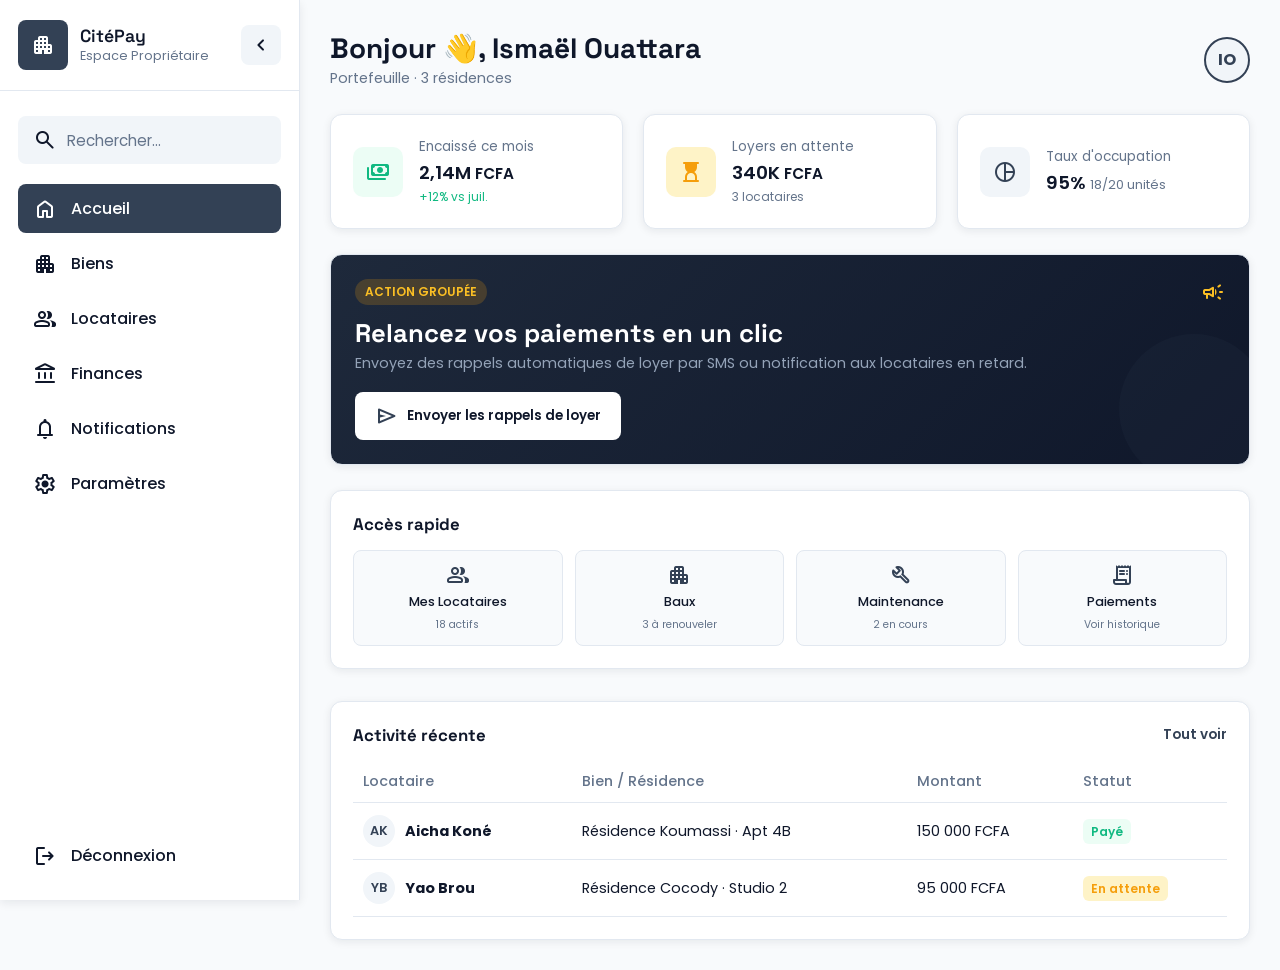
==== index.html @ 97ed29af "Création du dashboard côté propriétaire" ====
<!DOCTYPE html>
<html lang="fr">
<head>
    <meta charset="UTF-8">
    <meta name="viewport" content="width=device-width, initial-scale=1.0">
    <title>CitéPay — Espace Propriétaire</title>
    <!-- Google Fonts -->
    <link rel="preconnect" href="https://fonts.googleapis.com">
    <link href="https://fonts.googleapis.com/css2?family=Poppins:ital,wght@0,400;0,500;0,600;0,700;1,500&display=swap" rel="stylesheet">
    <link rel="stylesheet" href="https://fonts.googleapis.com/css2?family=Material+Symbols+Rounded:opsz,wght,FILL,GRAD@20..48,100..700,0..1,-50..200"/>
    <link rel="stylesheet" href="style.css">
</head>
<body>
    <!-- Mobile Top Navigation -->
    <nav class="site-nav">
        <button class="sidebar-toggle" aria-expanded="true">
            <span class="material-symbols-rounded">menu</span>
        </button>
        <span class="site-nav-title">CitéPay</span>
    </nav>
   
    <div class="container">
        <!-- Sidebar Navigation (Visible sur Desktop, Tablette et Mobile) -->
        <aside class="sidebar">
            <header class="sidebar-header">
                <div class="header-logo-placeholder">
                    <span class="material-symbols-rounded">apartment</span>
                </div>
                
                <div class="text header-text">
                    <span class="name">CitéPay</span>
                    <span class="profession">Espace Propriétaire</span>
                </div>
                <button class="sidebar-toggle" aria-expanded="true">
                    <span class="material-symbols-rounded">chevron_left</span>
                </button>
            </header>

            <div class="sidebar-content">
                <form action="#" class="search-form" onsubmit="event.preventDefault();">
                    <span class="material-symbols-rounded">search</span>
                    <input type="search" placeholder="Rechercher..." required>
                </form>

                <ul class="menu-list">
                    <li class="menu-item">
                        <a href="index.html" class="menu-link active">
                            <span class="material-symbols-rounded">home</span>
                            <span class="menu-label">Accueil</span>
                        </a>
                    </li>

                    <li class="menu-item">
                        <a href="biens.html" class="menu-link">
                            <span class="material-symbols-rounded">apartment</span>
                            <span class="menu-label">Biens</span>
                        </a>
                    </li>

                    <li class="menu-item">
                        <a href="locataires.html" class="menu-link">
                            <span class="material-symbols-rounded">group</span>
                            <span class="menu-label">Locataires</span>
                        </a>
                    </li>

                    <li class="menu-item">
                        <a href="finances.html" class="menu-link">
                            <span class="material-symbols-rounded">account_balance</span>
                            <span class="menu-label">Finances</span>
                        </a>
                    </li>

                    <li class="menu-item">
                        <a href="notifications.html" class="menu-link">
                            <span class="material-symbols-rounded">notifications</span>
                            <span class="menu-label">Notifications</span>
                        </a>
                    </li>

                    <li class="menu-item">
                        <a href="parametres.html" class="menu-link">
                            <span class="material-symbols-rounded">settings</span>
                            <span class="menu-label">Paramètres</span>
                        </a>
                    </li>
                </ul>
            </div>

            <div class="bottom-content">
                <li class="menu-item">
                    <a href="deconnexion.html" class="menu-link">
                        <span class="material-symbols-rounded">logout</span>
                        <span class="menu-label">Déconnexion</span>
                    </a>
                </li>
            </div>
        </aside>

        <!-- Main Dashboard Content -->
        <main class="main-content">
            <!-- Header Section -->
            <header class="dashboard-header">
                <div>
                    <h1 class="page-title">Bonjour 👋, Ismaël Ouattara</h1>
                    <p class="subtitle">Portefeuille · 3 résidences</p>
                </div>
                <div class="user-profile-badge">
                    <div class="user-avatar">IO</div>
                </div>
            </header>

            <!-- Stats Grid / Aperçu Financier -->
            <div class="stats-grid">
                <div class="card stat-card">
                    <div class="stat-icon bg-success">
                        <span class="material-symbols-rounded">payments</span>
                    </div>
                    <div class="stat-details">
                        <span class="stat-title">Encaissé ce mois</span>
                        <span class="stat-value">2,14M <small>FCFA</small></span>
                        <span class="stat-title text-success" style="font-size: 0.75rem; margin-top: 2px;">+12% vs juil.</span>
                    </div>
                </div>

                <div class="card stat-card">
                    <div class="stat-icon bg-warning">
                        <span class="material-symbols-rounded">hourglass_top</span>
                    </div>
                    <div class="stat-details">
                        <span class="stat-title">Loyers en attente</span>
                        <span class="stat-value">340K <small>FCFA</small></span>
                        <span class="stat-title" style="font-size: 0.75rem; margin-top: 2px;">3 locataires</span>
                    </div>
                </div>

                <div class="card stat-card">
                    <div class="stat-icon bg-accent">
                        <span class="material-symbols-rounded">pie_chart</span>
                    </div>
                    <div class="stat-details">
                        <span class="stat-title">Taux d'occupation</span>
                        <span class="stat-value">95% <small style="font-size: 0.8rem; font-weight: normal; color: var(--color-text-placeholder);">18/20 unités</small></span>
                    </div>
                </div>
            </div>

            <!-- Hero Card / Action Rapide Principale -->
            <div class="dashboard-grid grid-single">
                <div class="card payment-hero-card" style="padding: 24px;">
                    <div style="position: relative; z-index: 2; width: 100%;">
                        <div style="display: flex; justify-content: space-between; align-items: center; margin-bottom: 12px;">
                            <span class="badge-due">Action groupée</span>
                            <span class="material-symbols-rounded" style="color: #FBBF24;">campaign</span>
                        </div>
                        <h2>Relancez vos paiements en un clic</h2>
                        <p>Envoyez des rappels automatiques de loyer par SMS ou notification aux locataires en retard.</p>
                        <button class="btn-primary" style="background: #ffffff; color: var(--color-text-primary);">
                            <span class="material-symbols-rounded" style="color: var(--color-hover-primary);">send</span>
                            Envoyer les rappels de loyer
                        </button>
                    </div>
                </div>
            </div>

            <!-- Quick Actions -->
            <div class="card quick-actions-card mb-large">
                <h3>Accès rapide</h3>
                <div class="quick-grid" style="grid-template-columns: repeat(auto-fit, minmax(200px, 1fr));">
                    <a href="locataires.html" class="quick-item">
                        <span class="material-symbols-rounded quick-icon">group</span>
                        <span>Mes Locataires</span>
                        <small style="color: var(--color-text-placeholder); font-weight: normal;">18 actifs</small>
                    </a>
                    <a href="biens.html" class="quick-item">
                        <span class="material-symbols-rounded quick-icon">apartment</span>
                        <span>Baux</span>
                        <small style="color: var(--color-text-placeholder); font-weight: normal;">3 à renouveler</small>
                    </a>
                    <a href="parametres.html" class="quick-item">
                        <span class="material-symbols-rounded quick-icon">build</span>
                        <span>Maintenance</span>
                        <small style="color: var(--color-text-placeholder); font-weight: normal;">2 en cours</small>
                    </a>
                    <a href="finances.html" class="quick-item">
                        <span class="material-symbols-rounded quick-icon">receipt_long</span>
                        <span>Paiements</span>
                        <small style="color: var(--color-text-placeholder); font-weight: normal;">Voir historique</small>
                    </a>
                </div>
            </div>

            <!-- Recent Activity Table -->
            <div class="content-grid grid-single">
                <div class="card">
                    <div class="card-header">
                        <h3>Activité récente</h3>
                        <a href="finances.html" class="link-more">Tout voir</a>
                    </div>
                    <div class="table-responsive">
                        <table class="data-table">
                            <thead>
                                <tr>
                                    <th>Locataire</th>
                                    <th>Bien / Résidence</th>
                                    <th>Montant</th>
                                    <th>Statut</th>
                                </tr>
                            </thead>
                            <tbody>
                                <tr>
                                    <td>
                                        <div style="display: flex; align-items: center; gap: 10px;">
                                            <div style="width: 32px; height: 32px; border-radius: 50%; background: var(--color-bg-secondary); color: var(--primary); display: flex; align-items: center; justify-content: center; font-weight: 600; font-size: 0.8rem;">AK</div>
                                            <strong>Aicha Koné</strong>
                                        </div>
                                    </td>
                                    <td>Résidence Koumassi · Apt 4B</td>
                                    <td>150 000 FCFA</td>
                                    <td><span class="status-badge paid">Payé</span></td>
                                </tr>
                                <tr>
                                    <td>
                                        <div style="display: flex; align-items: center; gap: 10px;">
                                            <div style="width: 32px; height: 32px; border-radius: 50%; background: var(--color-bg-secondary); color: var(--primary); display: flex; align-items: center; justify-content: center; font-weight: 600; font-size: 0.8rem;">YB</div>
                                            <strong>Yao Brou</strong>
                                        </div>
                                    </td>
                                    <td>Résidence Cocody · Studio 2</td>
                                    <td>95 000 FCFA</td>
                                    <td><span class="status-badge pending">En attente</span></td>
                                </tr>
                            </tbody>
                        </table>
                    </div>
                </div>
            </div>
        </main>
    </div>

    <!-- Script JS Global -->
    <script src="script.js"></script>
</body>
</html>
---- style.css ----
/* ==========================================================================
   FICHIER STYLE.CSS — APPLICATION CITÉPAY
   --------------------------------------------------------------------------
   Pages rattachées à ce fichier :
     - index.html        : Tableau de bord principal (Accueil)
     - biens.html        : Gestion et suivi des biens immobiliers et résidences
     - finances.html     : Suivi des flux financiers et transactions
     - notifications.html: Alertes et messages d'échéance
     - parametres.html   : Profil, moyens de paiement et sécurité
     - connexion.html    : Page de connexion (Auth)
     - deconnexion.html  : Page de fermeture de session
   ========================================================================== */


/* ================= IMPORTATION DES POLICES (Toutes les pages) ================= */
@import url('https://fonts.googleapis.com/css2?family=Poppins:ital,wght@0,400;0,500;0,600;0,700;1,500&family=Space+Grotesk:wght@500;600;700&display=swap');

/* Réinitialisation universelle des marges et des boîtes */
* {
    font-family: 'Poppins', sans-serif;
    margin: 0;
    padding: 0;
    box-sizing: border-box;
}

/* ================= PALETTE DE COULEURS — MODE PROPRIÉTAIRE (ANTHRACITE CHIC) ================= */
:root {
    /* Couleurs Principales (Gris Anthracite / Étain) */
    --primary: #334155;
    --primary-hover: #1E293B;
    --primary-light: #F1F5F9;

    /* Textes et Arrière-plans */
    --color-text-primary: #0F172A;
    --color-text-placeholder: #64748B;
    --color-bg-primary: #F8FAFC;
    --color-bg-secondary: #F1F5F9;
    --color-bg-sidebar: #FFFFFF;
    --color-border-hr: #E2E8F0;
    
    /* Variables de Survol adaptées à la charte */
    --color-hover-primary: #334155;
    --color-hover-secondary: #E2E8F0;
    --color-shadow: rgba(15, 23, 42, 0.08);

    /* États et Badges */
    --success: #10B981;
    --success-light: #ECFDF5;
    --warning: #F59E0B;
    --warning-light: #FEF3C7;
    --danger: #EF4444;
}

/* Configuration globale du corps de la page */
body {
    background: var(--color-bg-primary);
    color: var(--color-text-primary);
}

/* Application de Space Grotesk aux titres principaux (Toutes les pages) */
h1, h2, h3, .name, .page-title, .site-nav-title, .logout-title, .auth-title {
    font-family: 'Space Grotesk', sans-serif;
}

/* ================= SIDEBAR (Commune à toutes les pages principales) ================= */
.sidebar {
    background: var(--color-bg-sidebar);
    width: 300px;
    height: 100vh;
    top: 0;
    flex-shrink: 0;
    display: flex;
    flex-direction: column;
    position: sticky;
    border-right: 1px solid var(--color-border-hr);
    box-shadow: 0 3px 9px var(--color-shadow);
    transition: width 0.3s ease;
    z-index: 100;
    overflow: hidden;
}

.sidebar.collapsed {
    width: 90px;
}

.sidebar .sidebar-header {
    display: flex;
    align-items: center;
    position: relative;
    padding: 20px 18px;
    border-bottom: 1px solid var(--color-border-hr);
}

.sidebar.collapsed .sidebar-header {
    justify-content: center;
    padding: 20px 0;
}

.header-logo-placeholder {
    width: 50px;
    height: 50px;
    border-radius: 8px;
    background: var(--color-hover-primary);
    color: #ffffff;
    display: flex;
    align-items: center;
    justify-content: center;
    flex-shrink: 0;
}

.sidebar-header .header-text {
    display: flex;
    flex-direction: column;
    margin-left: 12px;
    flex: 1;
    min-width: 0;
    align-items: flex-start;
}

.sidebar.collapsed .header-text {
    display: none;
}

.header-text .name {
    font-weight: 600;
    font-size: 1.1rem;
    color: var(--color-text-primary);
}

.header-text .profession {
    font-size: 0.8rem;
    color: var(--color-text-placeholder);
}

.site-nav .sidebar-toggle,
.sidebar-header .sidebar-toggle {
    height: 40px;
    width: 40px;
    border: none;
    cursor: pointer;
    border-radius: 8px;
    position: absolute;
    right: 18px;
    display: flex;
    align-items: center;
    justify-content: center;
    color: var(--color-text-primary);
    background: var(--color-bg-secondary);
}

.sidebar.collapsed .sidebar-header .sidebar-toggle {
    display: none;
}

.site-nav .sidebar-toggle:hover,
.sidebar-header .sidebar-toggle:hover {
    background: var(--color-hover-secondary);
}

.sidebar .sidebar-content {
    padding: 20px 18px;
    overflow: hidden;
    flex: 1;
    min-height: 0;
}

.sidebar-content .search-form {
    background: var(--color-bg-secondary);
    border-radius: 8px;
    min-height: 48px;
    display: flex;
    align-items: center;
    padding: 0 15px;
    margin: 5px 0 20px;
}

.sidebar.collapsed .search-form {
    justify-content: center;
    padding: 0;
}

.sidebar.collapsed .search-form input {
    display: none;
}

.search-form input {
    border: none;
    outline: none;
    background: none;
    font-size: 0.95rem;
    margin-left: 10px;
    width: 100%;
    color: var(--color-text-primary);
}

.search-form input::placeholder {
    color: var(--color-text-placeholder);
}

.sidebar-content .menu-list {
    list-style: none;
    display: flex;
    flex-direction: column;
    gap: 6px;
}

.menu-list .menu-link,
.bottom-content .menu-link {
    display: flex;
    align-items: center;
    color: var(--color-text-primary);
    text-decoration: none;
    gap: 14px;
    white-space: nowrap;
    padding: 12px 15px;
    border-radius: 8px;
    transition: all 0.3s ease;
    font-weight: 500;
}

.sidebar.collapsed .menu-label {
    display: none;
}

.sidebar.collapsed .menu-link {
    justify-content: center;
    padding: 12px 0;
}

.menu-list .menu-link:is(:hover, .active),
.bottom-content .menu-link:is(:hover, .active) {
    background: var(--color-hover-primary);
    color: #ffffff;
}

.bottom-content {
    padding: 0 18px 20px;
    list-style: none;
}

/* ================= CONTENEUR GLOBAL & AGENCEMENT (Toutes les pages) ================= */
.container {
    display: flex;
    min-height: 100vh;
}

.main-content {
    flex: 1;
    padding: 30px;
    background: var(--color-bg-primary);
    overflow-x: hidden;
    overflow-y: auto;
}

.dashboard-header {
    display: flex;
    justify-content: space-between;
    align-items: center;
    margin-bottom: 25px;
}

.page-title {
    font-size: 1.75rem;
    font-weight: 700;
    color: var(--color-text-primary);
}

.subtitle {
    font-size: 0.9rem;
    color: var(--color-text-placeholder);
    margin-top: 2px;
}

.user-avatar {
    width: 46px;
    height: 46px;
    border-radius: 50%;
    background: var(--color-bg-secondary);
    color: var(--color-hover-primary);
    display: flex;
    align-items: center;
    justify-content: center;
    font-weight: 700;
    border: 2px solid var(--color-hover-primary);
}

.card {
    border-radius: 12px;
    padding: 22px;
    background-color: var(--color-bg-sidebar);
    box-shadow: 0 2px 8px var(--color-shadow);
    border: 1px solid var(--color-border-hr);
}

/* ================= STATS CARDS ================= */
.stats-grid {
    display: grid;
    grid-template-columns: repeat(auto-fit, minmax(240px, 1fr));
    gap: 20px;
    margin-bottom: 25px;
}

.stat-card {
    display: flex;
    align-items: center;
    gap: 16px;
}

.stat-icon {
    width: 50px;
    height: 50px;
    border-radius: 10px;
    display: flex;
    align-items: center;
    justify-content: center;
    flex-shrink: 0;
}

.bg-warning { background: var(--warning-light); color: var(--warning); }
.bg-accent { background: var(--color-bg-secondary); color: var(--primary); }
.bg-success { background: var(--success-light); color: var(--success); }

.stat-details {
    display: flex;
    flex-direction: column;
}

.stat-title {
    font-size: 0.85rem;
    color: var(--color-text-placeholder);
}

.stat-value {
    font-size: 1.15rem;
    font-weight: 600;
    color: var(--color-text-primary);
    margin-top: 2px;
}

.text-success { color: var(--success); }

/* ================= INTERACTIVE CARDS & HERO ================= */
.dashboard-grid {
    display: grid;
    grid-template-columns: 2fr 1fr;
    gap: 20px;
    margin-bottom: 25px;
}

.payment-hero-card {
    background: linear-gradient(135deg, #1E293B 0%, #0F172A 100%);
    color: #ffffff;
    display: flex;
    align-items: center;
    position: relative;
    overflow: hidden;
}

.payment-hero-card::after {
    content: '';
    position: absolute;
    right: -20px;
    bottom: -20px;
    width: 150px;
    height: 150px;
    background: var(--color-hover-primary);
    border-radius: 50%;
    opacity: 0.15;
}

.badge-due {
    background: rgba(245, 158, 11, 0.2);
    color: #FBBF24;
    padding: 4px 10px;
    border-radius: 20px;
    font-size: 0.75rem;
    font-weight: 600;
    text-transform: uppercase;
}

.payment-hero-card h2 {
    font-size: 1.6rem;
    margin: 10px 0 4px;
}

.payment-hero-card p {
    color: #94A3B8;
    font-size: 0.9rem;
    margin-bottom: 18px;
}

/* ================= BOUTONS (Toutes les pages) ================= */
.btn-primary {
    background: var(--color-hover-primary);
    color: #ffffff;
    border: none;
    padding: 12px 20px;
    border-radius: 8px;
    font-weight: 600;
    cursor: pointer;
    text-decoration: none;
    display: inline-flex;
    align-items: center;
    gap: 8px;
    transition: transform 0.2s, background-color 0.2s;
}

.btn-primary:hover {
    background-color: var(--primary-hover);
    transform: translateY(-2px);
}

.btn-secondary {
    background: var(--color-bg-secondary);
    color: var(--color-text-primary);
    border: 1px solid var(--color-border-hr);
    padding: 10px 18px;
    border-radius: 8px;
    font-weight: 500;
    cursor: pointer;
    text-decoration: none;
    display: inline-flex;
    align-items: center;
    gap: 8px;
    transition: all 0.2s ease;
}

.btn-secondary:hover {
    background: var(--color-hover-secondary);
}

.btn-sm {
    padding: 6px 12px;
    font-size: 0.8rem;
}

.btn-icon {
    background: transparent;
    border: none;
    color: var(--color-text-placeholder);
    padding: 6px;
    border-radius: 8px;
    cursor: pointer;
    transition: background 0.2s ease, color 0.2s ease;
    display: inline-flex;
    align-items: center;
    justify-content: center;
}

.btn-icon:hover {
    background: var(--color-bg-secondary);
    color: var(--color-hover-primary);
}

/* ================= QUICK ACTIONS ================= */
.quick-actions-card h3 {
    font-size: 1.05rem;
    margin-bottom: 15px;
}

.quick-grid {
    display: grid;
    grid-template-columns: repeat(2, 1fr);
    gap: 12px;
}

.quick-item {
    text-decoration: none;
    background: var(--color-bg-primary);
    border: 1px solid var(--color-border-hr);
    padding: 12px;
    border-radius: 8px;
    display: flex;
    flex-direction: column;
    align-items: center;
    gap: 6px;
    color: var(--color-text-primary);
    font-size: 0.8rem;
    font-weight: 500;
    transition: all 0.2s ease;
}

.quick-item:hover {
    background: var(--color-bg-sidebar);
    border-color: var(--color-hover-primary);
    color: var(--color-hover-primary);
}

.quick-icon {
    color: var(--color-hover-primary);
}

/* ================= TABLEAUX & LISTES ================= */
.content-grid {
    display: grid;
    grid-template-columns: 2fr 1fr;
    gap: 20px;
}

.card-header {
    display: flex;
    justify-content: space-between;
    align-items: center;
    margin-bottom: 15px;
}

.card-header h3 {
    font-size: 1.05rem;
}

.link-more {
    color: var(--color-hover-primary);
    text-decoration: none;
    font-size: 0.85rem;
    font-weight: 600;
}

.table-responsive {
    overflow-x: auto;
}

.data-table {
    width: 100%;
    border-collapse: collapse;
    text-align: left;
    font-size: 0.9rem;
}

.data-table th {
    padding: 10px;
    color: var(--color-text-placeholder);
    border-bottom: 1px solid var(--color-border-hr);
    font-weight: 500;
}

.data-table td {
    padding: 12px 10px;
    border-bottom: 1px solid var(--color-border-hr);
}

.data-table td .material-symbols-rounded {
    font-size: 1.25rem;
    vertical-align: middle;
}

.status-badge {
    padding: 4px 8px;
    border-radius: 6px;
    font-size: 0.75rem;
    font-weight: 600;
}

.status-badge.paid {
    background: var(--success-light);
    color: var(--success);
}

.status-badge.pending {
    background: var(--warning-light);
    color: var(--warning);
}

.doc-list {
    list-style: none;
    display: flex;
    flex-direction: column;
    gap: 12px;
}

.doc-item {
    display: flex;
    align-items: center;
    justify-content: space-between;
    padding: 10px;
    border-radius: 8px;
    background: var(--color-bg-primary);
    border: 1px solid var(--color-border-hr);
}

.doc-info {
    display: flex;
    align-items: center;
    gap: 12px;
}

.doc-icon {
    color: var(--color-hover-primary);
}

.doc-title {
    display: block;
    font-size: 0.85rem;
    font-weight: 600;
}

.doc-sub {
    display: block;
    font-size: 0.75rem;
    color: var(--color-text-placeholder);
}

/* ================= PAGE PAIEMENTS & DOCUMENTS ================= */
.filter-row {
    display: flex;
    gap: 10px;
    margin-bottom: 20px;
    flex-wrap: wrap;
}

.filter-chip {
    background: var(--color-bg-sidebar);
    border: 1px solid var(--color-border-hr);
    color: var(--color-text-placeholder);
    padding: 8px 18px;
    border-radius: 20px;
    font-size: 0.85rem;
    font-weight: 500;
    cursor: pointer;
    transition: all 0.3s ease;
}

.filter-chip:hover,
.filter-chip.active {
    background: var(--color-hover-primary);
    color: #ffffff;
    border-color: var(--color-hover-primary);
}

.section-header-title {
    font-size: 1.15rem;
    font-weight: 600;
    margin: 25px 0 15px;
    color: var(--color-text-primary);
}

.badge-success-soft {
    background: var(--success-light);
    color: var(--success);
}

.mb-large {
    margin-bottom: 2rem;
}

.grid-single {
    grid-template-columns: 1fr;
}

.document-section {
    transition: opacity 0.3s ease;
}

/* ================= STYLES SPÉCIFIQUES — PAGE FINANCES ================= */
.stat-icon-danger {
    background: rgba(239, 68, 68, 0.1); 
    color: var(--danger);
}

.next-payment-card {
    margin-bottom: 25px; 
    display: flex; 
    align-items: center; 
    justify-content: space-between;
}

.next-payment-info {
    display: flex; 
    align-items: center; 
    gap: 14px;
}

.next-payment-icon {
    width: 44px; 
    height: 44px; 
    border-radius: 10px; 
    background: var(--color-bg-secondary); 
    color: var(--primary); 
    display: flex; 
    align-items: center; 
    justify-content: center;
}

.next-payment-title {
    display: block; 
    font-size: 0.95rem;
}

.chart-card {
    margin-bottom: 25px;
}

.chart-card-header {
    margin-bottom: 20px;
}

.chart-container {
    display: flex; 
    flex-direction: column; 
    gap: 16px;
}

.chart-row {
    display: flex;
    flex-direction: column;
    gap: 6px;
}

.chart-info {
    display: flex; 
    justify-content: space-between; 
    font-size: 0.85rem;
}

.chart-month {
    font-weight: 500;
}

.chart-amount {
    color: var(--color-text-placeholder);
}

.text-success-bold {
    color: var(--success); 
    font-weight: 600;
}

.chart-bar-bg {
    width: 100%; 
    background: var(--color-bg-secondary); 
    height: 10px; 
    border-radius: 5px; 
    overflow: hidden;
}

.chart-bar-fill {
    height: 100%; 
    border-radius: 5px;
}

.bar-june {
    width: 75%; 
    background: var(--primary);
}

.bar-july {
    width: 85%; 
    background: var(--primary);
}

.bar-august {
    width: 95%; 
    background: var(--success);
}

.status-badge-danger {
    background: rgba(239, 68, 68, 0.1); 
    color: var(--danger);
}

.table-user-cell {
    display: flex; 
    align-items: center; 
    gap: 10px;
}

.table-avatar {
    width: 32px; 
    height: 32px; 
    border-radius: 50%; 
    background: var(--color-bg-secondary); 
    color: var(--primary); 
    display: flex; 
    align-items: center; 
    justify-content: center; 
    font-weight: 600; 
    font-size: 0.8rem;
}

/* ================= PAGE NOTIFICATIONS ================= */
.notification-list {
    display: flex;
    flex-direction: column;
    gap: 1rem;
}

.notification-card {
    display: flex;
    gap: 1.25rem;
    padding: 1.25rem;
    align-items: flex-start;
    border-radius: 12px;
    background-color: var(--color-bg-sidebar);
    border: 1px solid var(--color-border-hr);
    box-shadow: 0 2px 8px var(--color-shadow);
    transition: background-color 0.2s ease, border-color 0.2s ease;
}

.notification-card.unread {
    background-color: var(--color-bg-primary);
    border-left: 4px solid var(--color-hover-primary);
}

.notification-icon {
    display: flex;
    align-items: center;
    justify-content: center;
    width: 44px;
    height: 44px;
    border-radius: 10px;
    flex-shrink: 0;
}

.notification-icon .material-symbols-rounded {
    font-size: 1.4rem;
}

.icon-warning {
    background-color: var(--warning-light);
    color: var(--warning);
}

.icon-success {
    background-color: var(--success-light);
    color: var(--success);
}

.icon-info {
    background-color: var(--color-bg-secondary);
    color: var(--color-hover-primary);
}

.notification-content {
    flex: 1;
}

.notification-header {
    display: flex;
    justify-content: space-between;
    align-items: center;
    margin-bottom: 0.35rem;
}

.notification-title {
    font-weight: 600;
    color: var(--color-text-primary);
    font-size: 0.95rem;
}

.notification-time {
    font-size: 0.8rem;
    color: var(--color-text-placeholder);
}

.notification-body {
    font-size: 0.9rem;
    color: var(--color-text-primary);
    line-height: 1.45;
    margin-bottom: 0.75rem;
}

.notification-actions {
    display: flex;
    gap: 0.5rem;
    align-items: center;
}

/* ================= PAGE DÉCONNEXION ================= */
.logout-body {
    display: flex;
    align-items: center;
    justify-content: center;
    min-height: 100vh;
    margin: 0;
    padding: 20px;
    background-color: var(--color-bg-primary);
}

.logout-card {
    background-color: var(--color-bg-sidebar);
    border: 1px solid var(--color-border-hr);
    border-radius: 16px;
    padding: 40px 32px;
    max-width: 420px;
    width: 100%;
    text-align: center;
    box-shadow: 0 10px 25px -5px var(--color-shadow);
}

.logout-icon-wrapper {
    width: 72px;
    height: 72px;
    margin: 0 auto 20px auto;
    background-color: rgba(239, 68, 68, 0.1);
    border-radius: 50%;
    display: flex;
    align-items: center;
    justify-content: center;
}

.logout-icon {
    font-size: 2.2rem;
    color: var(--danger);
}

.logout-title {
    font-size: 1.5rem;
    font-weight: 700;
    color: var(--color-text-primary);
    margin-bottom: 12px;
}

.logout-message {
    font-size: 0.95rem;
    color: var(--color-text-placeholder);
    line-height: 1.5;
    margin-bottom: 24px;
}

.logout-loader {
    width: 100%;
    height: 6px;
    background-color: var(--color-border-hr);
    border-radius: 10px;
    overflow: hidden;
    margin-bottom: 28px;
}

.loader-bar {
    width: 100%;
    height: 100%;
    background-color: var(--danger);
    border-radius: 10px;
    animation: logoutProgress 2s ease-in-out infinite;
    transform-origin: left;
}

@keyframes logoutProgress {
    0% { transform: scaleX(0); }
    50% { transform: scaleX(0.7); }
    100% { transform: scaleX(1); }
}

.logout-actions {
    display: flex;
    flex-direction: column;
    gap: 12px;
}

.btn-block {
    width: 100%;
    justify-content: center;
    text-decoration: none;
    box-sizing: border-box;
}

/* ================= PAGE DE CONNEXION (AUTH) ================= */
.auth-container {
    min-height: 100vh;
    display: flex;
    align-items: center;
    justify-content: center;
    padding: 20px;
    background: var(--color-bg-primary);
}

.auth-card {
    background: var(--color-bg-sidebar);
    border: 1px solid var(--color-border-hr);
    border-radius: 16px;
    padding: 40px 32px;
    width: 100%;
    max-width: 440px;
    box-shadow: 0 10px 25px -5px var(--color-shadow);
}

.auth-header {
    text-align: center;
    margin-bottom: 28px;
}

.auth-logo {
    width: 56px;
    height: 56px;
    border-radius: 12px;
    background: var(--color-hover-primary);
    color: #ffffff;
    display: flex;
    align-items: center;
    justify-content: center;
    margin: 0 auto 16px;
}

.auth-logo span {
    font-size: 2rem;
}

.auth-title {
    font-size: 1.5rem;
    font-weight: 700;
    color: var(--color-text-primary);
    margin-bottom: 6px;
}

.auth-subtitle {
    font-size: 0.88rem;
    color: var(--color-text-placeholder);
}

.auth-form {
    display: flex;
    flex-direction: column;
    gap: 20px;
}

.form-group {
    display: flex;
    flex-direction: column;
    gap: 8px;
}

.form-label {
    font-size: 0.85rem;
    font-weight: 600;
    color: var(--color-text-primary);
}

.input-wrapper {
    position: relative;
    display: flex;
    align-items: center;
}

.input-wrapper .input-icon {
    position: absolute;
    left: 14px;
    color: var(--color-text-placeholder);
    font-size: 1.25rem;
    pointer-events: none;
}

.form-input {
    width: 100%;
    padding: 12px 14px 12px 42px;
    background: var(--color-bg-primary);
    border: 1px solid var(--color-border-hr);
    border-radius: 8px;
    font-size: 0.95rem;
    color: var(--color-text-primary);
    outline: none;
    transition: border-color 0.2s, box-shadow 0.2s;
}

.form-input:focus {
    border-color: var(--color-hover-primary);
    box-shadow: 0 0 0 3px rgba(79, 70, 229, 0.15);
}

.toggle-password {
    position: absolute;
    right: 12px;
    background: transparent;
    border: none;
    color: var(--color-text-placeholder);
    cursor: pointer;
    padding: 4px;
    display: flex;
    align-items: center;
    justify-content: center;
    border-radius: 4px;
}

.toggle-password:hover {
    color: var(--color-text-primary);
}

.form-options {
    display: flex;
    align-items: center;
    justify-content: space-between;
    font-size: 0.85rem;
}

.remember-me {
    display: flex;
    align-items: center;
    gap: 8px;
    cursor: pointer;
    color: var(--color-text-primary);
    font-weight: 500;
}

.remember-me input[type="checkbox"] {
    accent-color: var(--color-hover-primary);
    width: 16px;
    height: 16px;
    cursor: pointer;
}

.forgot-link {
    color: var(--color-hover-primary);
    text-decoration: none;
    font-weight: 600;
    transition: opacity 0.2s;
}

.forgot-link:hover {
    text-decoration: underline;
}

.btn-submit {
    width: 100%;
    justify-content: center;
    padding: 14px;
    font-size: 0.95rem;
    margin-top: 6px;
}

.auth-footer {
    margin-top: 24px;
    text-align: center;
    font-size: 0.85rem;
    color: var(--color-text-placeholder);
}

.auth-footer a {
    color: var(--color-hover-primary);
    text-decoration: none;
    font-weight: 600;
}

.auth-footer a:hover {
    text-decoration: underline;
}

/* ================= MOBILE RESPONSIVE ================= */
.site-nav {
    position: sticky;
    display: none;
    top: 0;
    padding: 15px 20px;
    background: var(--color-bg-sidebar);
    border-bottom: 1px solid var(--color-border-hr);
    z-index: 1000;
    align-items: center;
    gap: 15px;
}

.site-nav-title {
    font-weight: 700;
    font-size: 1.2rem;
}

.site-nav .sidebar-toggle {
    position: static;
}

@media (max-width: 992px) {
    .dashboard-grid, .content-grid {
        grid-template-columns: 1fr;
    }
}

@media (max-width: 768px) {
    body::before {
        content: '';
        position: fixed;
        inset: 0;
        z-index: 90;
        opacity: 0;
        pointer-events: none;
        background: rgba(15, 23, 42, 0.5);
        transition: 0.4s ease;
    }

    body:has(.sidebar:not(.collapsed))::before {
        pointer-events: auto;
        opacity: 1;
    }

    .site-nav {
        display: flex;
    }

    .sidebar {
        position: fixed;
        left: 0;
        width: 270px;
        height: 100%;
        transition: left 0.4s ease;
    }

    .sidebar.collapsed {
        left: -270px;
        width: 270px;
    }

    .main-content {
        padding: 20px;
    }
}

@media (max-width: 576px) {
    .notification-card {
        flex-direction: column;
        gap: 12px;
    }

    .notification-header {
        flex-direction: column;
        align-items: flex-start;
        gap: 4px;
    }

    .notification-actions {
        width: 100%;
        justify-content: flex-end;
    }
}
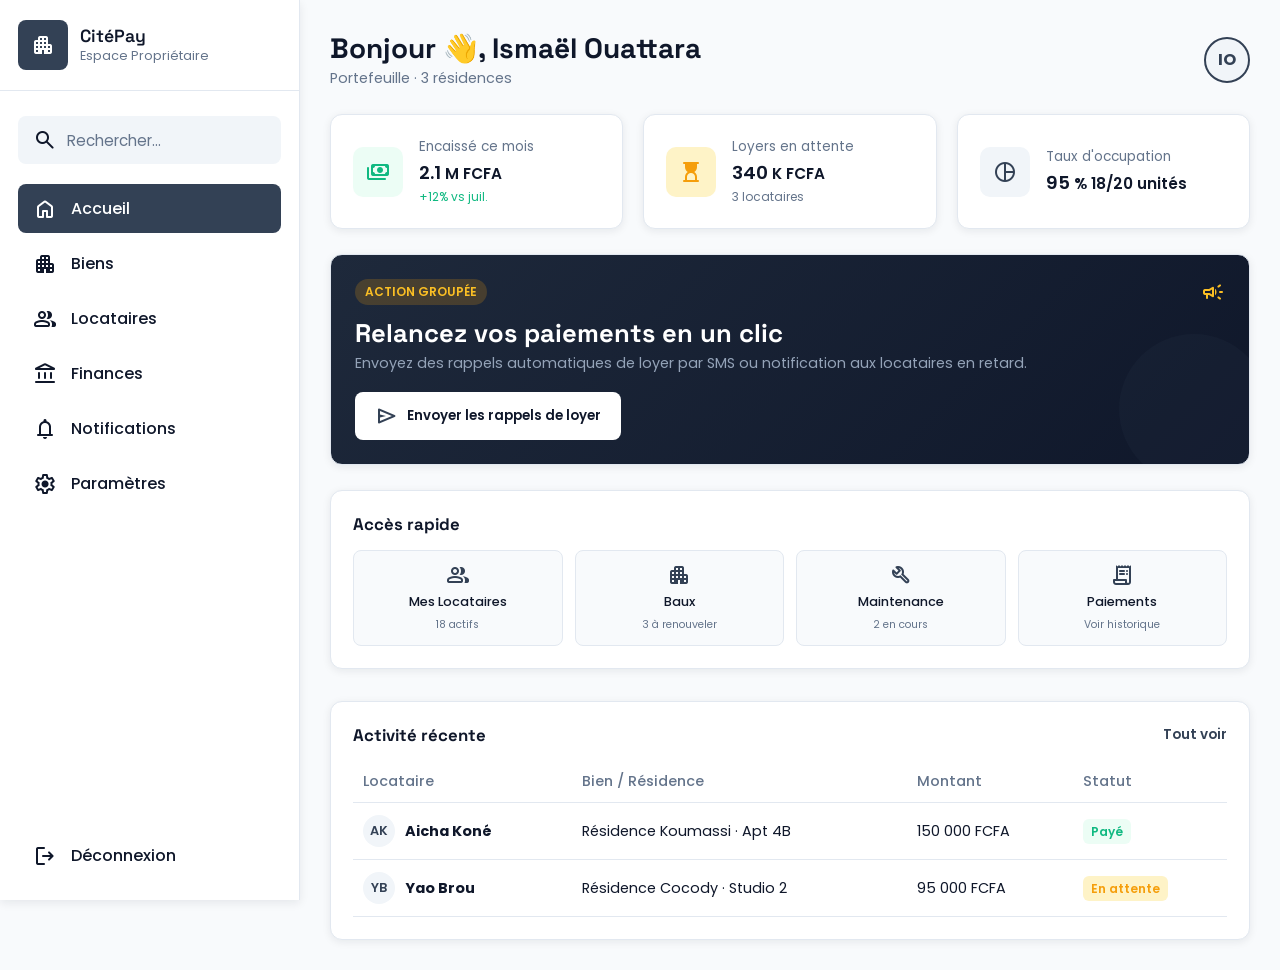
==== commit c15bedb5: "Add files via upload" ====
--- a/index.html
+++ b/index.html
@@ -1,244 +1,244 @@
-<!DOCTYPE html>
-<html lang="fr">
-<head>
-    <meta charset="UTF-8">
-    <meta name="viewport" content="width=device-width, initial-scale=1.0">
-    <title>CitéPay — Espace Propriétaire</title>
-    <!-- Google Fonts -->
-    <link rel="preconnect" href="https://fonts.googleapis.com">
-    <link href="https://fonts.googleapis.com/css2?family=Poppins:ital,wght@0,400;0,500;0,600;0,700;1,500&display=swap" rel="stylesheet">
-    <link rel="stylesheet" href="https://fonts.googleapis.com/css2?family=Material+Symbols+Rounded:opsz,wght,FILL,GRAD@20..48,100..700,0..1,-50..200"/>
-    <link rel="stylesheet" href="style.css">
-</head>
-<body>
-    <!-- Mobile Top Navigation -->
-    <nav class="site-nav">
-        <button class="sidebar-toggle" aria-expanded="true">
-            <span class="material-symbols-rounded">menu</span>
-        </button>
-        <span class="site-nav-title">CitéPay</span>
-    </nav>
-   
-    <div class="container">
-        <!-- Sidebar Navigation (Visible sur Desktop, Tablette et Mobile) -->
-        <aside class="sidebar">
-            <header class="sidebar-header">
-                <div class="header-logo-placeholder">
-                    <span class="material-symbols-rounded">apartment</span>
-                </div>
-                
-                <div class="text header-text">
-                    <span class="name">CitéPay</span>
-                    <span class="profession">Espace Propriétaire</span>
-                </div>
-                <button class="sidebar-toggle" aria-expanded="true">
-                    <span class="material-symbols-rounded">chevron_left</span>
-                </button>
-            </header>
-
-            <div class="sidebar-content">
-                <form action="#" class="search-form" onsubmit="event.preventDefault();">
-                    <span class="material-symbols-rounded">search</span>
-                    <input type="search" placeholder="Rechercher..." required>
-                </form>
-
-                <ul class="menu-list">
-                    <li class="menu-item">
-                        <a href="index.html" class="menu-link active">
-                            <span class="material-symbols-rounded">home</span>
-                            <span class="menu-label">Accueil</span>
-                        </a>
-                    </li>
-
-                    <li class="menu-item">
-                        <a href="biens.html" class="menu-link">
-                            <span class="material-symbols-rounded">apartment</span>
-                            <span class="menu-label">Biens</span>
-                        </a>
-                    </li>
-
-                    <li class="menu-item">
-                        <a href="locataires.html" class="menu-link">
-                            <span class="material-symbols-rounded">group</span>
-                            <span class="menu-label">Locataires</span>
-                        </a>
-                    </li>
-
-                    <li class="menu-item">
-                        <a href="finances.html" class="menu-link">
-                            <span class="material-symbols-rounded">account_balance</span>
-                            <span class="menu-label">Finances</span>
-                        </a>
-                    </li>
-
-                    <li class="menu-item">
-                        <a href="notifications.html" class="menu-link">
-                            <span class="material-symbols-rounded">notifications</span>
-                            <span class="menu-label">Notifications</span>
-                        </a>
-                    </li>
-
-                    <li class="menu-item">
-                        <a href="parametres.html" class="menu-link">
-                            <span class="material-symbols-rounded">settings</span>
-                            <span class="menu-label">Paramètres</span>
-                        </a>
-                    </li>
-                </ul>
-            </div>
-
-            <div class="bottom-content">
-                <li class="menu-item">
-                    <a href="deconnexion.html" class="menu-link">
-                        <span class="material-symbols-rounded">logout</span>
-                        <span class="menu-label">Déconnexion</span>
-                    </a>
-                </li>
-            </div>
-        </aside>
-
-        <!-- Main Dashboard Content -->
-        <main class="main-content">
-            <!-- Header Section -->
-            <header class="dashboard-header">
-                <div>
-                    <h1 class="page-title">Bonjour 👋, Ismaël Ouattara</h1>
-                    <p class="subtitle">Portefeuille · 3 résidences</p>
-                </div>
-                <div class="user-profile-badge">
-                    <div class="user-avatar">IO</div>
-                </div>
-            </header>
-
-            <!-- Stats Grid / Aperçu Financier -->
-            <div class="stats-grid">
-                <div class="card stat-card">
-                    <div class="stat-icon bg-success">
-                        <span class="material-symbols-rounded">payments</span>
-                    </div>
-                    <div class="stat-details">
-                        <span class="stat-title">Encaissé ce mois</span>
-                        <span class="stat-value">2,14M <small>FCFA</small></span>
-                        <span class="stat-title text-success" style="font-size: 0.75rem; margin-top: 2px;">+12% vs juil.</span>
-                    </div>
-                </div>
-
-                <div class="card stat-card">
-                    <div class="stat-icon bg-warning">
-                        <span class="material-symbols-rounded">hourglass_top</span>
-                    </div>
-                    <div class="stat-details">
-                        <span class="stat-title">Loyers en attente</span>
-                        <span class="stat-value">340K <small>FCFA</small></span>
-                        <span class="stat-title" style="font-size: 0.75rem; margin-top: 2px;">3 locataires</span>
-                    </div>
-                </div>
-
-                <div class="card stat-card">
-                    <div class="stat-icon bg-accent">
-                        <span class="material-symbols-rounded">pie_chart</span>
-                    </div>
-                    <div class="stat-details">
-                        <span class="stat-title">Taux d'occupation</span>
-                        <span class="stat-value">95% <small style="font-size: 0.8rem; font-weight: normal; color: var(--color-text-placeholder);">18/20 unités</small></span>
-                    </div>
-                </div>
-            </div>
-
-            <!-- Hero Card / Action Rapide Principale -->
-            <div class="dashboard-grid grid-single">
-                <div class="card payment-hero-card" style="padding: 24px;">
-                    <div style="position: relative; z-index: 2; width: 100%;">
-                        <div style="display: flex; justify-content: space-between; align-items: center; margin-bottom: 12px;">
-                            <span class="badge-due">Action groupée</span>
-                            <span class="material-symbols-rounded" style="color: #FBBF24;">campaign</span>
-                        </div>
-                        <h2>Relancez vos paiements en un clic</h2>
-                        <p>Envoyez des rappels automatiques de loyer par SMS ou notification aux locataires en retard.</p>
-                        <button class="btn-primary" style="background: #ffffff; color: var(--color-text-primary);">
-                            <span class="material-symbols-rounded" style="color: var(--color-hover-primary);">send</span>
-                            Envoyer les rappels de loyer
-                        </button>
-                    </div>
-                </div>
-            </div>
-
-            <!-- Quick Actions -->
-            <div class="card quick-actions-card mb-large">
-                <h3>Accès rapide</h3>
-                <div class="quick-grid" style="grid-template-columns: repeat(auto-fit, minmax(200px, 1fr));">
-                    <a href="locataires.html" class="quick-item">
-                        <span class="material-symbols-rounded quick-icon">group</span>
-                        <span>Mes Locataires</span>
-                        <small style="color: var(--color-text-placeholder); font-weight: normal;">18 actifs</small>
-                    </a>
-                    <a href="biens.html" class="quick-item">
-                        <span class="material-symbols-rounded quick-icon">apartment</span>
-                        <span>Baux</span>
-                        <small style="color: var(--color-text-placeholder); font-weight: normal;">3 à renouveler</small>
-                    </a>
-                    <a href="parametres.html" class="quick-item">
-                        <span class="material-symbols-rounded quick-icon">build</span>
-                        <span>Maintenance</span>
-                        <small style="color: var(--color-text-placeholder); font-weight: normal;">2 en cours</small>
-                    </a>
-                    <a href="finances.html" class="quick-item">
-                        <span class="material-symbols-rounded quick-icon">receipt_long</span>
-                        <span>Paiements</span>
-                        <small style="color: var(--color-text-placeholder); font-weight: normal;">Voir historique</small>
-                    </a>
-                </div>
-            </div>
-
-            <!-- Recent Activity Table -->
-            <div class="content-grid grid-single">
-                <div class="card">
-                    <div class="card-header">
-                        <h3>Activité récente</h3>
-                        <a href="finances.html" class="link-more">Tout voir</a>
-                    </div>
-                    <div class="table-responsive">
-                        <table class="data-table">
-                            <thead>
-                                <tr>
-                                    <th>Locataire</th>
-                                    <th>Bien / Résidence</th>
-                                    <th>Montant</th>
-                                    <th>Statut</th>
-                                </tr>
-                            </thead>
-                            <tbody>
-                                <tr>
-                                    <td>
-                                        <div style="display: flex; align-items: center; gap: 10px;">
-                                            <div style="width: 32px; height: 32px; border-radius: 50%; background: var(--color-bg-secondary); color: var(--primary); display: flex; align-items: center; justify-content: center; font-weight: 600; font-size: 0.8rem;">AK</div>
-                                            <strong>Aicha Koné</strong>
-                                        </div>
-                                    </td>
-                                    <td>Résidence Koumassi · Apt 4B</td>
-                                    <td>150 000 FCFA</td>
-                                    <td><span class="status-badge paid">Payé</span></td>
-                                </tr>
-                                <tr>
-                                    <td>
-                                        <div style="display: flex; align-items: center; gap: 10px;">
-                                            <div style="width: 32px; height: 32px; border-radius: 50%; background: var(--color-bg-secondary); color: var(--primary); display: flex; align-items: center; justify-content: center; font-weight: 600; font-size: 0.8rem;">YB</div>
-                                            <strong>Yao Brou</strong>
-                                        </div>
-                                    </td>
-                                    <td>Résidence Cocody · Studio 2</td>
-                                    <td>95 000 FCFA</td>
-                                    <td><span class="status-badge pending">En attente</span></td>
-                                </tr>
-                            </tbody>
-                        </table>
-                    </div>
-                </div>
-            </div>
-        </main>
-    </div>
-
-    <!-- Script JS Global -->
-    <script src="script.js"></script>
-</body>
+<!DOCTYPE html>
+<html lang="fr">
+<head>
+    <meta charset="UTF-8">
+    <meta name="viewport" content="width=device-width, initial-scale=1.0">
+    <title>CitéPay — Espace Propriétaire</title>
+    <!-- Google Fonts -->
+    <link rel="preconnect" href="https://fonts.googleapis.com">
+    <link href="https://fonts.googleapis.com/css2?family=Poppins:ital,wght@0,400;0,500;0,600;0,700;1,500&display=swap" rel="stylesheet">
+    <link rel="stylesheet" href="https://fonts.googleapis.com/css2?family=Material+Symbols+Rounded:opsz,wght,FILL,GRAD@20..48,100..700,0..1,-50..200"/>
+    <link rel="stylesheet" href="style.css">
+</head>
+<body>
+    <!-- Mobile Top Navigation -->
+    <nav class="site-nav">
+        <button class="sidebar-toggle" aria-expanded="true">
+            <span class="material-symbols-rounded">menu</span>
+        </button>
+        <span class="site-nav-title">CitéPay</span>
+    </nav>
+   
+    <div class="container">
+        <!-- Sidebar Navigation (Visible sur Desktop, Tablette et Mobile) -->
+        <aside class="sidebar">
+            <header class="sidebar-header">
+                <div class="header-logo-placeholder">
+                    <span class="material-symbols-rounded">apartment</span>
+                </div>
+                
+                <div class="text header-text">
+                    <span class="name">CitéPay</span>
+                    <span class="profession">Espace Propriétaire</span>
+                </div>
+                <button class="sidebar-toggle" aria-expanded="true">
+                    <span class="material-symbols-rounded">chevron_left</span>
+                </button>
+            </header>
+
+            <div class="sidebar-content">
+                <form action="#" class="search-form" onsubmit="event.preventDefault();">
+                    <span class="material-symbols-rounded">search</span>
+                    <input type="search" placeholder="Rechercher..." required>
+                </form>
+
+                <ul class="menu-list">
+                    <li class="menu-item">
+                        <a href="index.html" class="menu-link active">
+                            <span class="material-symbols-rounded">home</span>
+                            <span class="menu-label">Accueil</span>
+                        </a>
+                    </li>
+
+                    <li class="menu-item">
+                        <a href="biens.html" class="menu-link">
+                            <span class="material-symbols-rounded">apartment</span>
+                            <span class="menu-label">Biens</span>
+                        </a>
+                    </li>
+
+                    <li class="menu-item">
+                        <a href="locataires.html" class="menu-link">
+                            <span class="material-symbols-rounded">group</span>
+                            <span class="menu-label">Locataires</span>
+                        </a>
+                    </li>
+
+                    <li class="menu-item">
+                        <a href="finances.html" class="menu-link">
+                            <span class="material-symbols-rounded">account_balance</span>
+                            <span class="menu-label">Finances</span>
+                        </a>
+                    </li>
+
+                    <li class="menu-item">
+                        <a href="notifications.html" class="menu-link">
+                            <span class="material-symbols-rounded">notifications</span>
+                            <span class="menu-label">Notifications</span>
+                        </a>
+                    </li>
+
+                    <li class="menu-item">
+                        <a href="parametres.html" class="menu-link">
+                            <span class="material-symbols-rounded">settings</span>
+                            <span class="menu-label">Paramètres</span>
+                        </a>
+                    </li>
+                </ul>
+            </div>
+
+            <div class="bottom-content">
+                <li class="menu-item">
+                    <a href="deconnexion.html" class="menu-link">
+                        <span class="material-symbols-rounded">logout</span>
+                        <span class="menu-label">Déconnexion</span>
+                    </a>
+                </li>
+            </div>
+        </aside>
+
+        <!-- Main Dashboard Content -->
+        <main class="main-content">
+            <!-- Header Section -->
+            <header class="dashboard-header">
+                <div>
+                    <h1 class="page-title">Bonjour 👋, Ismaël Ouattara</h1>
+                    <p class="subtitle">Portefeuille · 3 résidences</p>
+                </div>
+                <div class="user-profile-badge">
+                    <div class="user-avatar">IO</div>
+                </div>
+            </header>
+
+            <!-- Stats Grid / Aperçu Financier -->
+            <div class="stats-grid">
+                <div class="card stat-card">
+                    <div class="stat-icon bg-success">
+                        <span class="material-symbols-rounded">payments</span>
+                    </div>
+                    <div class="stat-details">
+                        <span class="stat-title">Encaissé ce mois</span>
+                        <span class="stat-value">2,14M <small>FCFA</small></span>
+                        <span class="stat-title text-success" style="font-size: 0.75rem; margin-top: 2px;">+12% vs juil.</span>
+                    </div>
+                </div>
+
+                <div class="card stat-card">
+                    <div class="stat-icon bg-warning">
+                        <span class="material-symbols-rounded">hourglass_top</span>
+                    </div>
+                    <div class="stat-details">
+                        <span class="stat-title">Loyers en attente</span>
+                        <span class="stat-value">340K <small>FCFA</small></span>
+                        <span class="stat-title" style="font-size: 0.75rem; margin-top: 2px;">3 locataires</span>
+                    </div>
+                </div>
+
+                <div class="card stat-card">
+                    <div class="stat-icon bg-accent">
+                        <span class="material-symbols-rounded">pie_chart</span>
+                    </div>
+                    <div class="stat-details">
+                        <span class="stat-title">Taux d'occupation</span>
+                        <span class="stat-value">95% <small style="font-size: 0.8rem; font-weight: normal; color: var(--color-text-placeholder);">18/20 unités</small></span>
+                    </div>
+                </div>
+            </div>
+
+            <!-- Hero Card / Action Rapide Principale -->
+            <div class="dashboard-grid grid-single">
+                <div class="card payment-hero-card" style="padding: 24px;">
+                    <div style="position: relative; z-index: 2; width: 100%;">
+                        <div style="display: flex; justify-content: space-between; align-items: center; margin-bottom: 12px;">
+                            <span class="badge-due">Action groupée</span>
+                            <span class="material-symbols-rounded" style="color: #FBBF24;">campaign</span>
+                        </div>
+                        <h2>Relancez vos paiements en un clic</h2>
+                        <p>Envoyez des rappels automatiques de loyer par SMS ou notification aux locataires en retard.</p>
+                        <button class="btn-primary" style="background: #ffffff; color: var(--color-text-primary);">
+                            <span class="material-symbols-rounded" style="color: var(--color-hover-primary);">send</span>
+                            Envoyer les rappels de loyer
+                        </button>
+                    </div>
+                </div>
+            </div>
+
+            <!-- Quick Actions -->
+            <div class="card quick-actions-card mb-large">
+                <h3>Accès rapide</h3>
+                <div class="quick-grid" style="grid-template-columns: repeat(auto-fit, minmax(200px, 1fr));">
+                    <a href="locataires.html" class="quick-item">
+                        <span class="material-symbols-rounded quick-icon">group</span>
+                        <span>Mes Locataires</span>
+                        <small style="color: var(--color-text-placeholder); font-weight: normal;">18 actifs</small>
+                    </a>
+                    <a href="biens.html" class="quick-item">
+                        <span class="material-symbols-rounded quick-icon">apartment</span>
+                        <span>Baux</span>
+                        <small style="color: var(--color-text-placeholder); font-weight: normal;">3 à renouveler</small>
+                    </a>
+                    <a href="parametres.html" class="quick-item">
+                        <span class="material-symbols-rounded quick-icon">build</span>
+                        <span>Maintenance</span>
+                        <small style="color: var(--color-text-placeholder); font-weight: normal;">2 en cours</small>
+                    </a>
+                    <a href="finances.html" class="quick-item">
+                        <span class="material-symbols-rounded quick-icon">receipt_long</span>
+                        <span>Paiements</span>
+                        <small style="color: var(--color-text-placeholder); font-weight: normal;">Voir historique</small>
+                    </a>
+                </div>
+            </div>
+
+            <!-- Recent Activity Table -->
+            <div class="content-grid grid-single">
+                <div class="card">
+                    <div class="card-header">
+                        <h3>Activité récente</h3>
+                        <a href="finances.html" class="link-more">Tout voir</a>
+                    </div>
+                    <div class="table-responsive">
+                        <table class="data-table">
+                            <thead>
+                                <tr>
+                                    <th>Locataire</th>
+                                    <th>Bien / Résidence</th>
+                                    <th>Montant</th>
+                                    <th>Statut</th>
+                                </tr>
+                            </thead>
+                            <tbody>
+                                <tr>
+                                    <td>
+                                        <div style="display: flex; align-items: center; gap: 10px;">
+                                            <div style="width: 32px; height: 32px; border-radius: 50%; background: var(--color-bg-secondary); color: var(--primary); display: flex; align-items: center; justify-content: center; font-weight: 600; font-size: 0.8rem;">AK</div>
+                                            <strong>Aicha Koné</strong>
+                                        </div>
+                                    </td>
+                                    <td>Résidence Koumassi · Apt 4B</td>
+                                    <td>150 000 FCFA</td>
+                                    <td><span class="status-badge paid">Payé</span></td>
+                                </tr>
+                                <tr>
+                                    <td>
+                                        <div style="display: flex; align-items: center; gap: 10px;">
+                                            <div style="width: 32px; height: 32px; border-radius: 50%; background: var(--color-bg-secondary); color: var(--primary); display: flex; align-items: center; justify-content: center; font-weight: 600; font-size: 0.8rem;">YB</div>
+                                            <strong>Yao Brou</strong>
+                                        </div>
+                                    </td>
+                                    <td>Résidence Cocody · Studio 2</td>
+                                    <td>95 000 FCFA</td>
+                                    <td><span class="status-badge pending">En attente</span></td>
+                                </tr>
+                            </tbody>
+                        </table>
+                    </div>
+                </div>
+            </div>
+        </main>
+    </div>
+
+    <!-- Script JS Global -->
+    <script src="script.js"></script>
+</body>
 </html>
--- a/style.css
+++ b/style.css
@@ -1,1218 +1,1516 @@
-/* ==========================================================================
-   FICHIER STYLE.CSS — APPLICATION CITÉPAY
-   --------------------------------------------------------------------------
-   Pages rattachées à ce fichier :
-     - index.html        : Tableau de bord principal (Accueil)
-     - biens.html        : Gestion et suivi des biens immobiliers et résidences
-     - finances.html     : Suivi des flux financiers et transactions
-     - notifications.html: Alertes et messages d'échéance
-     - parametres.html   : Profil, moyens de paiement et sécurité
-     - connexion.html    : Page de connexion (Auth)
-     - deconnexion.html  : Page de fermeture de session
-   ========================================================================== */
-
-
-/* ================= IMPORTATION DES POLICES (Toutes les pages) ================= */
-@import url('https://fonts.googleapis.com/css2?family=Poppins:ital,wght@0,400;0,500;0,600;0,700;1,500&family=Space+Grotesk:wght@500;600;700&display=swap');
-
-/* Réinitialisation universelle des marges et des boîtes */
-* {
-    font-family: 'Poppins', sans-serif;
-    margin: 0;
-    padding: 0;
-    box-sizing: border-box;
-}
-
-/* ================= PALETTE DE COULEURS — MODE PROPRIÉTAIRE (ANTHRACITE CHIC) ================= */
-:root {
-    /* Couleurs Principales (Gris Anthracite / Étain) */
-    --primary: #334155;
-    --primary-hover: #1E293B;
-    --primary-light: #F1F5F9;
-
-    /* Textes et Arrière-plans */
-    --color-text-primary: #0F172A;
-    --color-text-placeholder: #64748B;
-    --color-bg-primary: #F8FAFC;
-    --color-bg-secondary: #F1F5F9;
-    --color-bg-sidebar: #FFFFFF;
-    --color-border-hr: #E2E8F0;
-    
-    /* Variables de Survol adaptées à la charte */
-    --color-hover-primary: #334155;
-    --color-hover-secondary: #E2E8F0;
-    --color-shadow: rgba(15, 23, 42, 0.08);
-
-    /* États et Badges */
-    --success: #10B981;
-    --success-light: #ECFDF5;
-    --warning: #F59E0B;
-    --warning-light: #FEF3C7;
-    --danger: #EF4444;
-}
-
-/* Configuration globale du corps de la page */
-body {
-    background: var(--color-bg-primary);
-    color: var(--color-text-primary);
-}
-
-/* Application de Space Grotesk aux titres principaux (Toutes les pages) */
-h1, h2, h3, .name, .page-title, .site-nav-title, .logout-title, .auth-title {
-    font-family: 'Space Grotesk', sans-serif;
-}
-
-/* ================= SIDEBAR (Commune à toutes les pages principales) ================= */
-.sidebar {
-    background: var(--color-bg-sidebar);
-    width: 300px;
-    height: 100vh;
-    top: 0;
-    flex-shrink: 0;
-    display: flex;
-    flex-direction: column;
-    position: sticky;
-    border-right: 1px solid var(--color-border-hr);
-    box-shadow: 0 3px 9px var(--color-shadow);
-    transition: width 0.3s ease;
-    z-index: 100;
-    overflow: hidden;
-}
-
-.sidebar.collapsed {
-    width: 90px;
-}
-
-.sidebar .sidebar-header {
-    display: flex;
-    align-items: center;
-    position: relative;
-    padding: 20px 18px;
-    border-bottom: 1px solid var(--color-border-hr);
-}
-
-.sidebar.collapsed .sidebar-header {
-    justify-content: center;
-    padding: 20px 0;
-}
-
-.header-logo-placeholder {
-    width: 50px;
-    height: 50px;
-    border-radius: 8px;
-    background: var(--color-hover-primary);
-    color: #ffffff;
-    display: flex;
-    align-items: center;
-    justify-content: center;
-    flex-shrink: 0;
-}
-
-.sidebar-header .header-text {
-    display: flex;
-    flex-direction: column;
-    margin-left: 12px;
-    flex: 1;
-    min-width: 0;
-    align-items: flex-start;
-}
-
-.sidebar.collapsed .header-text {
-    display: none;
-}
-
-.header-text .name {
-    font-weight: 600;
-    font-size: 1.1rem;
-    color: var(--color-text-primary);
-}
-
-.header-text .profession {
-    font-size: 0.8rem;
-    color: var(--color-text-placeholder);
-}
-
-.site-nav .sidebar-toggle,
-.sidebar-header .sidebar-toggle {
-    height: 40px;
-    width: 40px;
-    border: none;
-    cursor: pointer;
-    border-radius: 8px;
-    position: absolute;
-    right: 18px;
-    display: flex;
-    align-items: center;
-    justify-content: center;
-    color: var(--color-text-primary);
-    background: var(--color-bg-secondary);
-}
-
-.sidebar.collapsed .sidebar-header .sidebar-toggle {
-    display: none;
-}
-
-.site-nav .sidebar-toggle:hover,
-.sidebar-header .sidebar-toggle:hover {
-    background: var(--color-hover-secondary);
-}
-
-.sidebar .sidebar-content {
-    padding: 20px 18px;
-    overflow: hidden;
-    flex: 1;
-    min-height: 0;
-}
-
-.sidebar-content .search-form {
-    background: var(--color-bg-secondary);
-    border-radius: 8px;
-    min-height: 48px;
-    display: flex;
-    align-items: center;
-    padding: 0 15px;
-    margin: 5px 0 20px;
-}
-
-.sidebar.collapsed .search-form {
-    justify-content: center;
-    padding: 0;
-}
-
-.sidebar.collapsed .search-form input {
-    display: none;
-}
-
-.search-form input {
-    border: none;
-    outline: none;
-    background: none;
-    font-size: 0.95rem;
-    margin-left: 10px;
-    width: 100%;
-    color: var(--color-text-primary);
-}
-
-.search-form input::placeholder {
-    color: var(--color-text-placeholder);
-}
-
-.sidebar-content .menu-list {
-    list-style: none;
-    display: flex;
-    flex-direction: column;
-    gap: 6px;
-}
-
-.menu-list .menu-link,
-.bottom-content .menu-link {
-    display: flex;
-    align-items: center;
-    color: var(--color-text-primary);
-    text-decoration: none;
-    gap: 14px;
-    white-space: nowrap;
-    padding: 12px 15px;
-    border-radius: 8px;
-    transition: all 0.3s ease;
-    font-weight: 500;
-}
-
-.sidebar.collapsed .menu-label {
-    display: none;
-}
-
-.sidebar.collapsed .menu-link {
-    justify-content: center;
-    padding: 12px 0;
-}
-
-.menu-list .menu-link:is(:hover, .active),
-.bottom-content .menu-link:is(:hover, .active) {
-    background: var(--color-hover-primary);
-    color: #ffffff;
-}
-
-.bottom-content {
-    padding: 0 18px 20px;
-    list-style: none;
-}
-
-/* ================= CONTENEUR GLOBAL & AGENCEMENT (Toutes les pages) ================= */
-.container {
-    display: flex;
-    min-height: 100vh;
-}
-
-.main-content {
-    flex: 1;
-    padding: 30px;
-    background: var(--color-bg-primary);
-    overflow-x: hidden;
-    overflow-y: auto;
-}
-
-.dashboard-header {
-    display: flex;
-    justify-content: space-between;
-    align-items: center;
-    margin-bottom: 25px;
-}
-
-.page-title {
-    font-size: 1.75rem;
-    font-weight: 700;
-    color: var(--color-text-primary);
-}
-
-.subtitle {
-    font-size: 0.9rem;
-    color: var(--color-text-placeholder);
-    margin-top: 2px;
-}
-
-.user-avatar {
-    width: 46px;
-    height: 46px;
-    border-radius: 50%;
-    background: var(--color-bg-secondary);
-    color: var(--color-hover-primary);
-    display: flex;
-    align-items: center;
-    justify-content: center;
-    font-weight: 700;
-    border: 2px solid var(--color-hover-primary);
-}
-
-.card {
-    border-radius: 12px;
-    padding: 22px;
-    background-color: var(--color-bg-sidebar);
-    box-shadow: 0 2px 8px var(--color-shadow);
-    border: 1px solid var(--color-border-hr);
-}
-
-/* ================= STATS CARDS ================= */
-.stats-grid {
-    display: grid;
-    grid-template-columns: repeat(auto-fit, minmax(240px, 1fr));
-    gap: 20px;
-    margin-bottom: 25px;
-}
-
-.stat-card {
-    display: flex;
-    align-items: center;
-    gap: 16px;
-}
-
-.stat-icon {
-    width: 50px;
-    height: 50px;
-    border-radius: 10px;
-    display: flex;
-    align-items: center;
-    justify-content: center;
-    flex-shrink: 0;
-}
-
-.bg-warning { background: var(--warning-light); color: var(--warning); }
-.bg-accent { background: var(--color-bg-secondary); color: var(--primary); }
-.bg-success { background: var(--success-light); color: var(--success); }
-
-.stat-details {
-    display: flex;
-    flex-direction: column;
-}
-
-.stat-title {
-    font-size: 0.85rem;
-    color: var(--color-text-placeholder);
-}
-
-.stat-value {
-    font-size: 1.15rem;
-    font-weight: 600;
-    color: var(--color-text-primary);
-    margin-top: 2px;
-}
-
-.text-success { color: var(--success); }
-
-/* ================= INTERACTIVE CARDS & HERO ================= */
-.dashboard-grid {
-    display: grid;
-    grid-template-columns: 2fr 1fr;
-    gap: 20px;
-    margin-bottom: 25px;
-}
-
-.payment-hero-card {
-    background: linear-gradient(135deg, #1E293B 0%, #0F172A 100%);
-    color: #ffffff;
-    display: flex;
-    align-items: center;
-    position: relative;
-    overflow: hidden;
-}
-
-.payment-hero-card::after {
-    content: '';
-    position: absolute;
-    right: -20px;
-    bottom: -20px;
-    width: 150px;
-    height: 150px;
-    background: var(--color-hover-primary);
-    border-radius: 50%;
-    opacity: 0.15;
-}
-
-.badge-due {
-    background: rgba(245, 158, 11, 0.2);
-    color: #FBBF24;
-    padding: 4px 10px;
-    border-radius: 20px;
-    font-size: 0.75rem;
-    font-weight: 600;
-    text-transform: uppercase;
-}
-
-.payment-hero-card h2 {
-    font-size: 1.6rem;
-    margin: 10px 0 4px;
-}
-
-.payment-hero-card p {
-    color: #94A3B8;
-    font-size: 0.9rem;
-    margin-bottom: 18px;
-}
-
-/* ================= BOUTONS (Toutes les pages) ================= */
-.btn-primary {
-    background: var(--color-hover-primary);
-    color: #ffffff;
-    border: none;
-    padding: 12px 20px;
-    border-radius: 8px;
-    font-weight: 600;
-    cursor: pointer;
-    text-decoration: none;
-    display: inline-flex;
-    align-items: center;
-    gap: 8px;
-    transition: transform 0.2s, background-color 0.2s;
-}
-
-.btn-primary:hover {
-    background-color: var(--primary-hover);
-    transform: translateY(-2px);
-}
-
-.btn-secondary {
-    background: var(--color-bg-secondary);
-    color: var(--color-text-primary);
-    border: 1px solid var(--color-border-hr);
-    padding: 10px 18px;
-    border-radius: 8px;
-    font-weight: 500;
-    cursor: pointer;
-    text-decoration: none;
-    display: inline-flex;
-    align-items: center;
-    gap: 8px;
-    transition: all 0.2s ease;
-}
-
-.btn-secondary:hover {
-    background: var(--color-hover-secondary);
-}
-
-.btn-sm {
-    padding: 6px 12px;
-    font-size: 0.8rem;
-}
-
-.btn-icon {
-    background: transparent;
-    border: none;
-    color: var(--color-text-placeholder);
-    padding: 6px;
-    border-radius: 8px;
-    cursor: pointer;
-    transition: background 0.2s ease, color 0.2s ease;
-    display: inline-flex;
-    align-items: center;
-    justify-content: center;
-}
-
-.btn-icon:hover {
-    background: var(--color-bg-secondary);
-    color: var(--color-hover-primary);
-}
-
-/* ================= QUICK ACTIONS ================= */
-.quick-actions-card h3 {
-    font-size: 1.05rem;
-    margin-bottom: 15px;
-}
-
-.quick-grid {
-    display: grid;
-    grid-template-columns: repeat(2, 1fr);
-    gap: 12px;
-}
-
-.quick-item {
-    text-decoration: none;
-    background: var(--color-bg-primary);
-    border: 1px solid var(--color-border-hr);
-    padding: 12px;
-    border-radius: 8px;
-    display: flex;
-    flex-direction: column;
-    align-items: center;
-    gap: 6px;
-    color: var(--color-text-primary);
-    font-size: 0.8rem;
-    font-weight: 500;
-    transition: all 0.2s ease;
-}
-
-.quick-item:hover {
-    background: var(--color-bg-sidebar);
-    border-color: var(--color-hover-primary);
-    color: var(--color-hover-primary);
-}
-
-.quick-icon {
-    color: var(--color-hover-primary);
-}
-
-/* ================= TABLEAUX & LISTES ================= */
-.content-grid {
-    display: grid;
-    grid-template-columns: 2fr 1fr;
-    gap: 20px;
-}
-
-.card-header {
-    display: flex;
-    justify-content: space-between;
-    align-items: center;
-    margin-bottom: 15px;
-}
-
-.card-header h3 {
-    font-size: 1.05rem;
-}
-
-.link-more {
-    color: var(--color-hover-primary);
-    text-decoration: none;
-    font-size: 0.85rem;
-    font-weight: 600;
-}
-
-.table-responsive {
-    overflow-x: auto;
-}
-
-.data-table {
-    width: 100%;
-    border-collapse: collapse;
-    text-align: left;
-    font-size: 0.9rem;
-}
-
-.data-table th {
-    padding: 10px;
-    color: var(--color-text-placeholder);
-    border-bottom: 1px solid var(--color-border-hr);
-    font-weight: 500;
-}
-
-.data-table td {
-    padding: 12px 10px;
-    border-bottom: 1px solid var(--color-border-hr);
-}
-
-.data-table td .material-symbols-rounded {
-    font-size: 1.25rem;
-    vertical-align: middle;
-}
-
-.status-badge {
-    padding: 4px 8px;
-    border-radius: 6px;
-    font-size: 0.75rem;
-    font-weight: 600;
-}
-
-.status-badge.paid {
-    background: var(--success-light);
-    color: var(--success);
-}
-
-.status-badge.pending {
-    background: var(--warning-light);
-    color: var(--warning);
-}
-
-.doc-list {
-    list-style: none;
-    display: flex;
-    flex-direction: column;
-    gap: 12px;
-}
-
-.doc-item {
-    display: flex;
-    align-items: center;
-    justify-content: space-between;
-    padding: 10px;
-    border-radius: 8px;
-    background: var(--color-bg-primary);
-    border: 1px solid var(--color-border-hr);
-}
-
-.doc-info {
-    display: flex;
-    align-items: center;
-    gap: 12px;
-}
-
-.doc-icon {
-    color: var(--color-hover-primary);
-}
-
-.doc-title {
-    display: block;
-    font-size: 0.85rem;
-    font-weight: 600;
-}
-
-.doc-sub {
-    display: block;
-    font-size: 0.75rem;
-    color: var(--color-text-placeholder);
-}
-
-/* ================= PAGE PAIEMENTS & DOCUMENTS ================= */
-.filter-row {
-    display: flex;
-    gap: 10px;
-    margin-bottom: 20px;
-    flex-wrap: wrap;
-}
-
-.filter-chip {
-    background: var(--color-bg-sidebar);
-    border: 1px solid var(--color-border-hr);
-    color: var(--color-text-placeholder);
-    padding: 8px 18px;
-    border-radius: 20px;
-    font-size: 0.85rem;
-    font-weight: 500;
-    cursor: pointer;
-    transition: all 0.3s ease;
-}
-
-.filter-chip:hover,
-.filter-chip.active {
-    background: var(--color-hover-primary);
-    color: #ffffff;
-    border-color: var(--color-hover-primary);
-}
-
-.section-header-title {
-    font-size: 1.15rem;
-    font-weight: 600;
-    margin: 25px 0 15px;
-    color: var(--color-text-primary);
-}
-
-.badge-success-soft {
-    background: var(--success-light);
-    color: var(--success);
-}
-
-.mb-large {
-    margin-bottom: 2rem;
-}
-
-.grid-single {
-    grid-template-columns: 1fr;
-}
-
-.document-section {
-    transition: opacity 0.3s ease;
-}
-
-/* ================= STYLES SPÉCIFIQUES — PAGE FINANCES ================= */
-.stat-icon-danger {
-    background: rgba(239, 68, 68, 0.1); 
-    color: var(--danger);
-}
-
-.next-payment-card {
-    margin-bottom: 25px; 
-    display: flex; 
-    align-items: center; 
-    justify-content: space-between;
-}
-
-.next-payment-info {
-    display: flex; 
-    align-items: center; 
-    gap: 14px;
-}
-
-.next-payment-icon {
-    width: 44px; 
-    height: 44px; 
-    border-radius: 10px; 
-    background: var(--color-bg-secondary); 
-    color: var(--primary); 
-    display: flex; 
-    align-items: center; 
-    justify-content: center;
-}
-
-.next-payment-title {
-    display: block; 
-    font-size: 0.95rem;
-}
-
-.chart-card {
-    margin-bottom: 25px;
-}
-
-.chart-card-header {
-    margin-bottom: 20px;
-}
-
-.chart-container {
-    display: flex; 
-    flex-direction: column; 
-    gap: 16px;
-}
-
-.chart-row {
-    display: flex;
-    flex-direction: column;
-    gap: 6px;
-}
-
-.chart-info {
-    display: flex; 
-    justify-content: space-between; 
-    font-size: 0.85rem;
-}
-
-.chart-month {
-    font-weight: 500;
-}
-
-.chart-amount {
-    color: var(--color-text-placeholder);
-}
-
-.text-success-bold {
-    color: var(--success); 
-    font-weight: 600;
-}
-
-.chart-bar-bg {
-    width: 100%; 
-    background: var(--color-bg-secondary); 
-    height: 10px; 
-    border-radius: 5px; 
-    overflow: hidden;
-}
-
-.chart-bar-fill {
-    height: 100%; 
-    border-radius: 5px;
-}
-
-.bar-june {
-    width: 75%; 
-    background: var(--primary);
-}
-
-.bar-july {
-    width: 85%; 
-    background: var(--primary);
-}
-
-.bar-august {
-    width: 95%; 
-    background: var(--success);
-}
-
-.status-badge-danger {
-    background: rgba(239, 68, 68, 0.1); 
-    color: var(--danger);
-}
-
-.table-user-cell {
-    display: flex; 
-    align-items: center; 
-    gap: 10px;
-}
-
-.table-avatar {
-    width: 32px; 
-    height: 32px; 
-    border-radius: 50%; 
-    background: var(--color-bg-secondary); 
-    color: var(--primary); 
-    display: flex; 
-    align-items: center; 
-    justify-content: center; 
-    font-weight: 600; 
-    font-size: 0.8rem;
-}
-
-/* ================= PAGE NOTIFICATIONS ================= */
-.notification-list {
-    display: flex;
-    flex-direction: column;
-    gap: 1rem;
-}
-
-.notification-card {
-    display: flex;
-    gap: 1.25rem;
-    padding: 1.25rem;
-    align-items: flex-start;
-    border-radius: 12px;
-    background-color: var(--color-bg-sidebar);
-    border: 1px solid var(--color-border-hr);
-    box-shadow: 0 2px 8px var(--color-shadow);
-    transition: background-color 0.2s ease, border-color 0.2s ease;
-}
-
-.notification-card.unread {
-    background-color: var(--color-bg-primary);
-    border-left: 4px solid var(--color-hover-primary);
-}
-
-.notification-icon {
-    display: flex;
-    align-items: center;
-    justify-content: center;
-    width: 44px;
-    height: 44px;
-    border-radius: 10px;
-    flex-shrink: 0;
-}
-
-.notification-icon .material-symbols-rounded {
-    font-size: 1.4rem;
-}
-
-.icon-warning {
-    background-color: var(--warning-light);
-    color: var(--warning);
-}
-
-.icon-success {
-    background-color: var(--success-light);
-    color: var(--success);
-}
-
-.icon-info {
-    background-color: var(--color-bg-secondary);
-    color: var(--color-hover-primary);
-}
-
-.notification-content {
-    flex: 1;
-}
-
-.notification-header {
-    display: flex;
-    justify-content: space-between;
-    align-items: center;
-    margin-bottom: 0.35rem;
-}
-
-.notification-title {
-    font-weight: 600;
-    color: var(--color-text-primary);
-    font-size: 0.95rem;
-}
-
-.notification-time {
-    font-size: 0.8rem;
-    color: var(--color-text-placeholder);
-}
-
-.notification-body {
-    font-size: 0.9rem;
-    color: var(--color-text-primary);
-    line-height: 1.45;
-    margin-bottom: 0.75rem;
-}
-
-.notification-actions {
-    display: flex;
-    gap: 0.5rem;
-    align-items: center;
-}
-
-/* ================= PAGE DÉCONNEXION ================= */
-.logout-body {
-    display: flex;
-    align-items: center;
-    justify-content: center;
-    min-height: 100vh;
-    margin: 0;
-    padding: 20px;
-    background-color: var(--color-bg-primary);
-}
-
-.logout-card {
-    background-color: var(--color-bg-sidebar);
-    border: 1px solid var(--color-border-hr);
-    border-radius: 16px;
-    padding: 40px 32px;
-    max-width: 420px;
-    width: 100%;
-    text-align: center;
-    box-shadow: 0 10px 25px -5px var(--color-shadow);
-}
-
-.logout-icon-wrapper {
-    width: 72px;
-    height: 72px;
-    margin: 0 auto 20px auto;
-    background-color: rgba(239, 68, 68, 0.1);
-    border-radius: 50%;
-    display: flex;
-    align-items: center;
-    justify-content: center;
-}
-
-.logout-icon {
-    font-size: 2.2rem;
-    color: var(--danger);
-}
-
-.logout-title {
-    font-size: 1.5rem;
-    font-weight: 700;
-    color: var(--color-text-primary);
-    margin-bottom: 12px;
-}
-
-.logout-message {
-    font-size: 0.95rem;
-    color: var(--color-text-placeholder);
-    line-height: 1.5;
-    margin-bottom: 24px;
-}
-
-.logout-loader {
-    width: 100%;
-    height: 6px;
-    background-color: var(--color-border-hr);
-    border-radius: 10px;
-    overflow: hidden;
-    margin-bottom: 28px;
-}
-
-.loader-bar {
-    width: 100%;
-    height: 100%;
-    background-color: var(--danger);
-    border-radius: 10px;
-    animation: logoutProgress 2s ease-in-out infinite;
-    transform-origin: left;
-}
-
-@keyframes logoutProgress {
-    0% { transform: scaleX(0); }
-    50% { transform: scaleX(0.7); }
-    100% { transform: scaleX(1); }
-}
-
-.logout-actions {
-    display: flex;
-    flex-direction: column;
-    gap: 12px;
-}
-
-.btn-block {
-    width: 100%;
-    justify-content: center;
-    text-decoration: none;
-    box-sizing: border-box;
-}
-
-/* ================= PAGE DE CONNEXION (AUTH) ================= */
-.auth-container {
-    min-height: 100vh;
-    display: flex;
-    align-items: center;
-    justify-content: center;
-    padding: 20px;
-    background: var(--color-bg-primary);
-}
-
-.auth-card {
-    background: var(--color-bg-sidebar);
-    border: 1px solid var(--color-border-hr);
-    border-radius: 16px;
-    padding: 40px 32px;
-    width: 100%;
-    max-width: 440px;
-    box-shadow: 0 10px 25px -5px var(--color-shadow);
-}
-
-.auth-header {
-    text-align: center;
-    margin-bottom: 28px;
-}
-
-.auth-logo {
-    width: 56px;
-    height: 56px;
-    border-radius: 12px;
-    background: var(--color-hover-primary);
-    color: #ffffff;
-    display: flex;
-    align-items: center;
-    justify-content: center;
-    margin: 0 auto 16px;
-}
-
-.auth-logo span {
-    font-size: 2rem;
-}
-
-.auth-title {
-    font-size: 1.5rem;
-    font-weight: 700;
-    color: var(--color-text-primary);
-    margin-bottom: 6px;
-}
-
-.auth-subtitle {
-    font-size: 0.88rem;
-    color: var(--color-text-placeholder);
-}
-
-.auth-form {
-    display: flex;
-    flex-direction: column;
-    gap: 20px;
-}
-
-.form-group {
-    display: flex;
-    flex-direction: column;
-    gap: 8px;
-}
-
-.form-label {
-    font-size: 0.85rem;
-    font-weight: 600;
-    color: var(--color-text-primary);
-}
-
-.input-wrapper {
-    position: relative;
-    display: flex;
-    align-items: center;
-}
-
-.input-wrapper .input-icon {
-    position: absolute;
-    left: 14px;
-    color: var(--color-text-placeholder);
-    font-size: 1.25rem;
-    pointer-events: none;
-}
-
-.form-input {
-    width: 100%;
-    padding: 12px 14px 12px 42px;
-    background: var(--color-bg-primary);
-    border: 1px solid var(--color-border-hr);
-    border-radius: 8px;
-    font-size: 0.95rem;
-    color: var(--color-text-primary);
-    outline: none;
-    transition: border-color 0.2s, box-shadow 0.2s;
-}
-
-.form-input:focus {
-    border-color: var(--color-hover-primary);
-    box-shadow: 0 0 0 3px rgba(79, 70, 229, 0.15);
-}
-
-.toggle-password {
-    position: absolute;
-    right: 12px;
-    background: transparent;
-    border: none;
-    color: var(--color-text-placeholder);
-    cursor: pointer;
-    padding: 4px;
-    display: flex;
-    align-items: center;
-    justify-content: center;
-    border-radius: 4px;
-}
-
-.toggle-password:hover {
-    color: var(--color-text-primary);
-}
-
-.form-options {
-    display: flex;
-    align-items: center;
-    justify-content: space-between;
-    font-size: 0.85rem;
-}
-
-.remember-me {
-    display: flex;
-    align-items: center;
-    gap: 8px;
-    cursor: pointer;
-    color: var(--color-text-primary);
-    font-weight: 500;
-}
-
-.remember-me input[type="checkbox"] {
-    accent-color: var(--color-hover-primary);
-    width: 16px;
-    height: 16px;
-    cursor: pointer;
-}
-
-.forgot-link {
-    color: var(--color-hover-primary);
-    text-decoration: none;
-    font-weight: 600;
-    transition: opacity 0.2s;
-}
-
-.forgot-link:hover {
-    text-decoration: underline;
-}
-
-.btn-submit {
-    width: 100%;
-    justify-content: center;
-    padding: 14px;
-    font-size: 0.95rem;
-    margin-top: 6px;
-}
-
-.auth-footer {
-    margin-top: 24px;
-    text-align: center;
-    font-size: 0.85rem;
-    color: var(--color-text-placeholder);
-}
-
-.auth-footer a {
-    color: var(--color-hover-primary);
-    text-decoration: none;
-    font-weight: 600;
-}
-
-.auth-footer a:hover {
-    text-decoration: underline;
-}
-
-/* ================= MOBILE RESPONSIVE ================= */
-.site-nav {
-    position: sticky;
-    display: none;
-    top: 0;
-    padding: 15px 20px;
-    background: var(--color-bg-sidebar);
-    border-bottom: 1px solid var(--color-border-hr);
-    z-index: 1000;
-    align-items: center;
-    gap: 15px;
-}
-
-.site-nav-title {
-    font-weight: 700;
-    font-size: 1.2rem;
-}
-
-.site-nav .sidebar-toggle {
-    position: static;
-}
-
-@media (max-width: 992px) {
-    .dashboard-grid, .content-grid {
-        grid-template-columns: 1fr;
-    }
-}
-
-@media (max-width: 768px) {
-    body::before {
-        content: '';
-        position: fixed;
-        inset: 0;
-        z-index: 90;
-        opacity: 0;
-        pointer-events: none;
-        background: rgba(15, 23, 42, 0.5);
-        transition: 0.4s ease;
-    }
-
-    body:has(.sidebar:not(.collapsed))::before {
-        pointer-events: auto;
-        opacity: 1;
-    }
-
-    .site-nav {
-        display: flex;
-    }
-
-    .sidebar {
-        position: fixed;
-        left: 0;
-        width: 270px;
-        height: 100%;
-        transition: left 0.4s ease;
-    }
-
-    .sidebar.collapsed {
-        left: -270px;
-        width: 270px;
-    }
-
-    .main-content {
-        padding: 20px;
-    }
-}
-
-@media (max-width: 576px) {
-    .notification-card {
-        flex-direction: column;
-        gap: 12px;
-    }
-
-    .notification-header {
-        flex-direction: column;
-        align-items: flex-start;
-        gap: 4px;
-    }
-
-    .notification-actions {
-        width: 100%;
-        justify-content: flex-end;
-    }
+/* ================= =========================================================
+   FICHIER STYLE.CSS — APPLICATION CITÉPAY
+   --------------------------------------------------------------------------
+   Pages rattachées à ce fichier :
+     - index.html        : Tableau de bord principal (Accueil)
+     - biens.html        : Gestion et suivi des biens immobiliers et résidences
+     - finances.html     : Suivi des flux financiers et transactions
+     - notifications.html: Alertes et messages d'échéance
+     - parametres.html   : Profil, moyens de paiement et sécurité
+     - connexion.html    : Page de connexion (Auth)
+     - deconnexion.html  : Page de fermeture de session
+   ========================================================================== */
+
+
+/* ================= IMPORTATION DES POLICES (Toutes les pages) ================= */
+@import url('https://fonts.googleapis.com/css2?family=Poppins:ital,wght@0,400;0,500;0,600;0,700;1,500&family=Space+Grotesk:wght@500;600;700&display=swap');
+
+/* Réinitialisation universelle des marges et des boîtes */
+* {
+    font-family: 'Poppins', sans-serif;
+    margin: 0;
+    padding: 0;
+    box-sizing: border-box;
+}
+
+/* ================= PALETTE DE COULEURS — MODE PROPRIÉTAIRE (ANTHRACITE CHIC) ================= */
+:root {
+    /* Couleurs Principales (Gris Anthracite / Étain) */
+    --primary: #334155;
+    --primary-hover: #1E293B;
+    --primary-light: #F1F5F9;
+
+    /* Textes et Arrière-plans */
+    --color-text-primary: #0F172A;
+    --color-text-placeholder: #64748B;
+    --color-bg-primary: #F8FAFC;
+    --color-bg-secondary: #F1F5F9;
+    --color-bg-sidebar: #FFFFFF;
+    --color-border-hr: #E2E8F0;
+    
+    /* Variables de Survol adaptées à la charte */
+    --color-hover-primary: #334155;
+    --color-hover-secondary: #E2E8F0;
+    --color-shadow: rgba(15, 23, 42, 0.08);
+
+    /* États et Badges */
+    --success: #10B981;
+    --success-light: #ECFDF5;
+    --warning: #F59E0B;
+    --warning-light: #FEF3C7;
+    --danger: #EF4444;
+}
+
+/* Configuration globale du corps de la page */
+body {
+    background: var(--color-bg-primary);
+    color: var(--color-text-primary);
+}
+
+/* Application de Space Grotesk aux titres principaux (Toutes les pages) */
+h1, h2, h3, .name, .page-title, .site-nav-title, .logout-title, .auth-title {
+    font-family: 'Space Grotesk', sans-serif;
+}
+
+/* ================= SIDEBAR (Commune à toutes les pages principales) ================= */
+.sidebar {
+    background: var(--color-bg-sidebar);
+    width: 300px;
+    height: 100vh;
+    top: 0;
+    flex-shrink: 0;
+    display: flex;
+    flex-direction: column;
+    position: sticky;
+    border-right: 1px solid var(--color-border-hr);
+    box-shadow: 0 3px 9px var(--color-shadow);
+    transition: width 0.3s ease;
+    z-index: 100;
+    overflow: hidden;
+}
+
+.sidebar.collapsed {
+    width: 90px;
+}
+
+.sidebar .sidebar-header {
+    display: flex;
+    align-items: center;
+    position: relative;
+    padding: 20px 18px;
+    border-bottom: 1px solid var(--color-border-hr);
+}
+
+.sidebar.collapsed .sidebar-header {
+    justify-content: center;
+    padding: 20px 0;
+}
+
+.header-logo-placeholder {
+    width: 50px;
+    height: 50px;
+    border-radius: 8px;
+    background: var(--color-hover-primary);
+    color: #ffffff;
+    display: flex;
+    align-items: center;
+    justify-content: center;
+    flex-shrink: 0;
+}
+
+.sidebar-header .header-text {
+    display: flex;
+    flex-direction: column;
+    margin-left: 12px;
+    flex: 1;
+    min-width: 0;
+    align-items: flex-start;
+}
+
+.sidebar.collapsed .header-text {
+    display: none;
+}
+
+.header-text .name {
+    font-weight: 600;
+    font-size: 1.1rem;
+    color: var(--color-text-primary);
+}
+
+.header-text .profession {
+    font-size: 0.8rem;
+    color: var(--color-text-placeholder);
+}
+
+.site-nav .sidebar-toggle,
+.sidebar-header .sidebar-toggle {
+    height: 40px;
+    width: 40px;
+    border: none;
+    cursor: pointer;
+    border-radius: 8px;
+    position: absolute;
+    right: 18px;
+    display: flex;
+    align-items: center;
+    justify-content: center;
+    color: var(--color-text-primary);
+    background: var(--color-bg-secondary);
+}
+
+.sidebar.collapsed .sidebar-header .sidebar-toggle {
+    display: none;
+}
+
+.site-nav .sidebar-toggle:hover,
+.sidebar-header .sidebar-toggle:hover {
+    background: var(--color-hover-secondary);
+}
+
+.sidebar .sidebar-content {
+    padding: 20px 18px;
+    overflow: hidden;
+    flex: 1;
+    min-height: 0;
+}
+
+.sidebar-content .search-form {
+    background: var(--color-bg-secondary);
+    border-radius: 8px;
+    min-height: 48px;
+    display: flex;
+    align-items: center;
+    padding: 0 15px;
+    margin: 5px 0 20px;
+}
+
+.sidebar.collapsed .search-form {
+    justify-content: center;
+    padding: 0;
+}
+
+.sidebar.collapsed .search-form input {
+    display: none;
+}
+
+.search-form input {
+    border: none;
+    outline: none;
+    background: none;
+    font-size: 0.95rem;
+    margin-left: 10px;
+    width: 100%;
+    color: var(--color-text-primary);
+}
+
+.search-form input::placeholder {
+    color: var(--color-text-placeholder);
+}
+
+.sidebar-content .menu-list {
+    list-style: none;
+    display: flex;
+    flex-direction: column;
+    gap: 6px;
+}
+
+.menu-list .menu-link,
+.bottom-content .menu-link {
+    display: flex;
+    align-items: center;
+    color: var(--color-text-primary);
+    text-decoration: none;
+    gap: 14px;
+    white-space: nowrap;
+    padding: 12px 15px;
+    border-radius: 8px;
+    transition: transform 0.2s ease, background-color 0.2s ease;
+    font-weight: 500;
+}
+
+.menu-link:active {
+    transform: scale(0.96);
+}
+
+.sidebar.collapsed .menu-label {
+    display: none;
+}
+
+.sidebar.collapsed .menu-link {
+    justify-content: center;
+    padding: 12px 0;
+}
+
+.menu-list .menu-link:is(:hover, .active),
+.bottom-content .menu-link:is(:hover, .active) {
+    background: var(--color-hover-primary);
+    color: #ffffff;
+}
+
+.bottom-content {
+    padding: 0 18px 20px;
+    list-style: none;
+}
+
+/* ================= CONTENEUR GLOBAL & AGENCEMENT (Toutes les pages) ================= */
+.container {
+    display: flex;
+    min-height: 100vh;
+}
+
+.main-content {
+    flex: 1;
+    padding: 30px;
+    background: var(--color-bg-primary);
+    overflow-x: hidden;
+    overflow-y: auto;
+}
+
+.dashboard-header {
+    display: flex;
+    justify-content: space-between;
+    align-items: center;
+    margin-bottom: 25px;
+}
+
+.page-title {
+    font-size: 1.75rem;
+    font-weight: 700;
+    color: var(--color-text-primary);
+}
+
+.subtitle {
+    font-size: 0.9rem;
+    color: var(--color-text-placeholder);
+    margin-top: 2px;
+}
+
+.user-avatar {
+    width: 46px;
+    height: 46px;
+    border-radius: 50%;
+    background: var(--color-bg-secondary);
+    color: var(--color-hover-primary);
+    display: flex;
+    align-items: center;
+    justify-content: center;
+    font-weight: 700;
+    border: 2px solid var(--color-hover-primary);
+}
+
+.card {
+    border-radius: 12px;
+    padding: 22px;
+    background-color: var(--color-bg-sidebar);
+    box-shadow: 0 2px 8px var(--color-shadow);
+    border: 1px solid var(--color-border-hr);
+}
+
+/* ================= STATS CARDS ================= */
+.stats-grid {
+    display: grid;
+    grid-template-columns: repeat(auto-fit, minmax(240px, 1fr));
+    gap: 20px;
+    margin-bottom: 25px;
+}
+
+.stat-card {
+    display: flex;
+    align-items: center;
+    gap: 16px;
+}
+
+.stat-icon {
+    width: 50px;
+    height: 50px;
+    border-radius: 10px;
+    display: flex;
+    align-items: center;
+    justify-content: center;
+    flex-shrink: 0;
+}
+
+.bg-warning { background: var(--warning-light); color: var(--warning); }
+.bg-accent { background: var(--color-bg-secondary); color: var(--primary); }
+.bg-success { background: var(--success-light); color: var(--success); }
+
+.stat-details {
+    display: flex;
+    flex-direction: column;
+}
+
+.stat-title {
+    font-size: 0.85rem;
+    color: var(--color-text-placeholder);
+}
+
+.stat-value {
+    font-size: 1.15rem;
+    font-weight: 600;
+    color: var(--color-text-primary);
+    margin-top: 2px;
+}
+
+.text-success { color: var(--success); }
+
+/* ================= INTERACTIVE CARDS & HERO ================= */
+.dashboard-grid {
+    display: grid;
+    grid-template-columns: 2fr 1fr;
+    gap: 20px;
+    margin-bottom: 25px;
+}
+
+.payment-hero-card {
+    background: linear-gradient(135deg, #1E293B 0%, #0F172A 100%);
+    color: #ffffff;
+    display: flex;
+    align-items: center;
+    position: relative;
+    overflow: hidden;
+}
+
+.payment-hero-card::after {
+    content: '';
+    position: absolute;
+    right: -20px;
+    bottom: -20px;
+    width: 150px;
+    height: 150px;
+    background: var(--color-hover-primary);
+    border-radius: 50%;
+    opacity: 0.15;
+}
+
+.badge-due {
+    background: rgba(245, 158, 11, 0.2);
+    color: #FBBF24;
+    padding: 4px 10px;
+    border-radius: 20px;
+    font-size: 0.75rem;
+    font-weight: 600;
+    text-transform: uppercase;
+}
+
+.payment-hero-card h2 {
+    font-size: 1.6rem;
+    margin: 10px 0 4px;
+}
+
+.payment-hero-card p {
+    color: #94A3B8;
+    font-size: 0.9rem;
+    margin-bottom: 18px;
+}
+
+/* ================= BOUTONS (Toutes les pages) ================= */
+.btn-primary {
+    background: var(--color-hover-primary);
+    color: #ffffff;
+    border: none;
+    padding: 12px 20px;
+    border-radius: 8px;
+    font-weight: 600;
+    cursor: pointer;
+    text-decoration: none;
+    display: inline-flex;
+    align-items: center;
+    gap: 8px;
+    transition: transform 0.2s, background-color 0.2s;
+}
+
+.btn-primary:hover {
+    background-color: var(--primary-hover);
+    transform: translateY(-2px);
+}
+
+.btn-secondary {
+    background: var(--color-bg-secondary);
+    color: var(--color-text-primary);
+    border: 1px solid var(--color-border-hr);
+    padding: 10px 18px;
+    border-radius: 8px;
+    font-weight: 500;
+    cursor: pointer;
+    text-decoration: none;
+    display: inline-flex;
+    align-items: center;
+    gap: 8px;
+    transition: all 0.2s ease;
+}
+
+.btn-secondary:hover {
+    background: var(--color-hover-secondary);
+}
+
+.btn-sm {
+    padding: 6px 12px;
+    font-size: 0.8rem;
+}
+
+.btn-icon {
+    background: transparent;
+    border: none;
+    color: var(--color-text-placeholder);
+    padding: 6px;
+    border-radius: 8px;
+    cursor: pointer;
+    transition: background 0.2s ease, color 0.2s ease;
+    display: inline-flex;
+    align-items: center;
+    justify-content: center;
+}
+
+.btn-icon:hover {
+    background: var(--color-bg-secondary);
+    color: var(--color-hover-primary);
+}
+
+/* ================= QUICK ACTIONS ================= */
+.quick-actions-card h3 {
+    font-size: 1.05rem;
+    margin-bottom: 15px;
+}
+
+.quick-grid {
+    display: grid;
+    grid-template-columns: repeat(2, 1fr);
+    gap: 12px;
+}
+
+.quick-item {
+    text-decoration: none;
+    background: var(--color-bg-primary);
+    border: 1px solid var(--color-border-hr);
+    padding: 12px;
+    border-radius: 8px;
+    display: flex;
+    flex-direction: column;
+    align-items: center;
+    gap: 6px;
+    color: var(--color-text-primary);
+    font-size: 0.8rem;
+    font-weight: 500;
+    transition: all 0.2s ease;
+}
+
+.quick-item:hover {
+    background: var(--color-bg-sidebar);
+    border-color: var(--color-hover-primary);
+    color: var(--color-hover-primary);
+}
+
+.quick-icon {
+    color: var(--color-hover-primary);
+}
+
+/* ================= TABLEAUX & LISTES ================= */
+.content-grid {
+    display: grid;
+    grid-template-columns: 2fr 1fr;
+    gap: 20px;
+}
+
+.card-header {
+    display: flex;
+    justify-content: space-between;
+    align-items: center;
+    margin-bottom: 15px;
+}
+
+.card-header h3 {
+    font-size: 1.05rem;
+}
+
+.link-more {
+    color: var(--color-hover-primary);
+    text-decoration: none;
+    font-size: 0.85rem;
+    font-weight: 600;
+}
+
+.table-responsive {
+    overflow-x: auto;
+}
+
+.data-table {
+    width: 100%;
+    border-collapse: collapse;
+    text-align: left;
+    font-size: 0.9rem;
+}
+
+.data-table th {
+    padding: 10px;
+    color: var(--color-text-placeholder);
+    border-bottom: 1px solid var(--color-border-hr);
+    font-weight: 500;
+}
+
+.data-table td {
+    padding: 12px 10px;
+    border-bottom: 1px solid var(--color-border-hr);
+}
+
+.data-table td .material-symbols-rounded {
+    font-size: 1.25rem;
+    vertical-align: middle;
+}
+
+.status-badge {
+    padding: 4px 8px;
+    border-radius: 6px;
+    font-size: 0.75rem;
+    font-weight: 600;
+}
+
+.status-badge.paid {
+    background: var(--success-light);
+    color: var(--success);
+}
+
+.status-badge.pending {
+    background: var(--warning-light);
+    color: var(--warning);
+}
+
+.doc-list {
+    list-style: none;
+    display: flex;
+    flex-direction: column;
+    gap: 12px;
+}
+
+.doc-item {
+    display: flex;
+    align-items: center;
+    justify-content: space-between;
+    padding: 10px;
+    border-radius: 8px;
+    background: var(--color-bg-primary);
+    border: 1px solid var(--color-border-hr);
+}
+
+.doc-info {
+    display: flex;
+    align-items: center;
+    gap: 12px;
+}
+
+.doc-icon {
+    color: var(--color-hover-primary);
+}
+
+.doc-title {
+    display: block;
+    font-size: 0.85rem;
+    font-weight: 600;
+}
+
+.doc-sub {
+    display: block;
+    font-size: 0.75rem;
+    color: var(--color-text-placeholder);
+}
+
+/* ================= PAGE PAIEMENTS & DOCUMENTS ================= */
+.filter-row {
+    display: flex;
+    gap: 10px;
+    margin-bottom: 20px;
+    flex-wrap: wrap;
+}
+
+.filter-chip {
+    background: var(--color-bg-sidebar);
+    border: 1px solid var(--color-border-hr);
+    color: var(--color-text-placeholder);
+    padding: 8px 18px;
+    border-radius: 20px;
+    font-size: 0.85rem;
+    font-weight: 500;
+    cursor: pointer;
+    transition: all 0.3s ease;
+}
+
+.filter-chip:hover,
+.filter-chip.active {
+    background: var(--color-hover-primary);
+    color: #ffffff;
+    border-color: var(--color-hover-primary);
+}
+
+.section-header-title {
+    font-size: 1.15rem;
+    font-weight: 600;
+    margin: 25px 0 15px;
+    color: var(--color-text-primary);
+}
+
+.badge-success-soft {
+    background: var(--success-light);
+    color: var(--success);
+}
+
+.mb-large {
+    margin-bottom: 2rem;
+}
+
+.grid-single {
+    grid-template-columns: 1fr;
+}
+
+.document-section {
+    transition: opacity 0.3s ease;
+}
+
+/* ================= STYLES SPÉCIFIQUES — PAGE FINANCES ================= */
+.stat-icon-danger {
+    background: rgba(239, 68, 68, 0.1); 
+    color: var(--danger);
+}
+
+.next-payment-card {
+    margin-bottom: 25px; 
+    display: flex; 
+    align-items: center; 
+    justify-content: space-between;
+}
+
+.next-payment-info {
+    display: flex; 
+    align-items: center; 
+    gap: 14px;
+}
+
+.next-payment-icon {
+    width: 44px; 
+    height: 44px; 
+    border-radius: 10px; 
+    background: var(--color-bg-secondary); 
+    color: var(--primary); 
+    display: flex; 
+    align-items: center; 
+    justify-content: center;
+}
+
+.next-payment-title {
+    display: block; 
+    font-size: 0.95rem;
+}
+
+.chart-card {
+    margin-bottom: 25px;
+}
+
+.chart-card-header {
+    margin-bottom: 20px;
+}
+
+.chart-container {
+    display: flex; 
+    flex-direction: column; 
+    gap: 16px;
+}
+
+.chart-row {
+    display: flex;
+    flex-direction: column;
+    gap: 6px;
+}
+
+.chart-info {
+    display: flex; 
+    justify-content: space-between; 
+    font-size: 0.85rem;
+}
+
+.chart-month {
+    font-weight: 500;
+}
+
+.chart-amount {
+    color: var(--color-text-placeholder);
+}
+
+.text-success-bold {
+    color: var(--success); 
+    font-weight: 600;
+}
+
+.chart-bar-bg {
+    width: 100%; 
+    background: var(--color-bg-secondary); 
+    height: 10px; 
+    border-radius: 5px; 
+    overflow: hidden;
+}
+
+.chart-bar-fill {
+    height: 100%; 
+    border-radius: 5px;
+}
+
+.bar-june {
+    width: 75%; 
+    background: var(--primary);
+}
+
+.bar-july {
+    width: 85%; 
+    background: var(--primary);
+}
+
+.bar-august {
+    width: 95%; 
+    background: var(--success);
+}
+
+.status-badge-danger {
+    background: rgba(239, 68, 68, 0.1); 
+    color: var(--danger);
+}
+
+.table-user-cell {
+    display: flex; 
+    align-items: center; 
+    gap: 10px;
+}
+
+.table-avatar {
+    width: 32px; 
+    height: 32px; 
+    border-radius: 50%; 
+    background: var(--color-bg-secondary); 
+    color: var(--primary); 
+    display: flex; 
+    align-items: center; 
+    justify-content: center; 
+    font-weight: 600; 
+    font-size: 0.8rem;
+}
+
+/* ================= PAGE NOTIFICATIONS ================= */
+.notification-list {
+    display: flex;
+    flex-direction: column;
+    gap: 1rem;
+}
+
+.notification-card {
+    display: flex;
+    gap: 1.25rem;
+    padding: 1.25rem;
+    align-items: flex-start;
+    border-radius: 12px;
+    background-color: var(--color-bg-sidebar);
+    border: 1px solid var(--color-border-hr);
+    box-shadow: 0 2px 8px var(--color-shadow);
+    transition: background-color 0.2s ease, border-color 0.2s ease;
+}
+
+.notification-card.unread {
+    background-color: var(--color-bg-primary);
+    border-left: 4px solid var(--color-hover-primary);
+}
+
+.notification-icon {
+    display: flex;
+    align-items: center;
+    justify-content: center;
+    width: 44px;
+    height: 44px;
+    border-radius: 10px;
+    flex-shrink: 0;
+}
+
+.notification-icon .material-symbols-rounded {
+    font-size: 1.4rem;
+}
+
+.icon-warning {
+    background-color: var(--warning-light);
+    color: var(--warning);
+}
+
+.icon-success {
+    background-color: var(--success-light);
+    color: var(--success);
+}
+
+.icon-info {
+    background-color: var(--color-bg-secondary);
+    color: var(--color-hover-primary);
+}
+
+.notification-content {
+    flex: 1;
+}
+
+.notification-header {
+    display: flex;
+    justify-content: space-between;
+    align-items: center;
+    margin-bottom: 0.35rem;
+}
+
+.notification-title {
+    font-weight: 600;
+    color: var(--color-text-primary);
+    font-size: 0.95rem;
+}
+
+.notification-time {
+    font-size: 0.8rem;
+    color: var(--color-text-placeholder);
+}
+
+.notification-body {
+    font-size: 0.9rem;
+    color: var(--color-text-primary);
+    line-height: 1.45;
+    margin-bottom: 0.75rem;
+}
+
+.notification-actions {
+    display: flex;
+    gap: 0.5rem;
+    align-items: center;
+}
+
+/* ================= PAGE DÉCONNEXION ================= */
+.logout-body {
+    display: flex;
+    align-items: center;
+    justify-content: center;
+    min-height: 100vh;
+    margin: 0;
+    padding: 20px;
+    background-color: var(--color-bg-primary);
+}
+
+.logout-card {
+    background-color: var(--color-bg-sidebar);
+    border: 1px solid var(--color-border-hr);
+    border-radius: 16px;
+    padding: 40px 32px;
+    max-width: 420px;
+    width: 100%;
+    text-align: center;
+    box-shadow: 0 10px 25px -5px var(--color-shadow);
+}
+
+.logout-icon-wrapper {
+    width: 72px;
+    height: 72px;
+    margin: 0 auto 20px auto;
+    background-color: rgba(239, 68, 68, 0.1);
+    border-radius: 50%;
+    display: flex;
+    align-items: center;
+    justify-content: center;
+}
+
+.logout-icon {
+    font-size: 2.2rem;
+    color: var(--danger);
+}
+
+.logout-title {
+    font-size: 1.5rem;
+    font-weight: 700;
+    color: var(--color-text-primary);
+    margin-bottom: 12px;
+}
+
+.logout-message {
+    font-size: 0.95rem;
+    color: var(--color-text-placeholder);
+    line-height: 1.5;
+    margin-bottom: 24px;
+}
+
+.logout-loader {
+    width: 100%;
+    height: 6px;
+    background-color: var(--color-border-hr);
+    border-radius: 10px;
+    overflow: hidden;
+    margin-bottom: 28px;
+}
+
+.loader-bar {
+    width: 100%;
+    height: 100%;
+    background-color: var(--danger);
+    border-radius: 10px;
+    animation: logoutProgress 2s ease-in-out infinite;
+    transform-origin: left;
+}
+
+@keyframes logoutProgress {
+    0% { transform: scaleX(0); }
+    50% { transform: scaleX(0.7); }
+    100% { transform: scaleX(1); }
+}
+
+.logout-actions {
+    display: flex;
+    flex-direction: column;
+    gap: 12px;
+}
+
+.btn-block {
+    width: 100%;
+    justify-content: center;
+    text-decoration: none;
+    box-sizing: border-box;
+}
+
+/* ================= PAGE DE CONNEXION (AUTH) ================= */
+.auth-container {
+    min-height: 100vh;
+    display: flex;
+    align-items: center;
+    justify-content: center;
+    padding: 20px;
+    background: var(--color-bg-primary);
+}
+
+.auth-card {
+    background: var(--color-bg-sidebar);
+    border: 1px solid var(--color-border-hr);
+    border-radius: 16px;
+    padding: 40px 32px;
+    width: 100%;
+    max-width: 440px;
+    box-shadow: 0 10px 25px -5px var(--color-shadow);
+}
+
+.auth-header {
+    text-align: center;
+    margin-bottom: 28px;
+}
+
+.auth-logo {
+    width: 56px;
+    height: 56px;
+    border-radius: 12px;
+    background: var(--color-hover-primary);
+    color: #ffffff;
+    display: flex;
+    align-items: center;
+    justify-content: center;
+    margin: 0 auto 16px;
+}
+
+.auth-logo span {
+    font-size: 2rem;
+}
+
+.auth-title {
+    font-size: 1.5rem;
+    font-weight: 700;
+    color: var(--color-text-primary);
+    margin-bottom: 6px;
+}
+
+.auth-subtitle {
+    font-size: 0.88rem;
+    color: var(--color-text-placeholder);
+}
+
+.auth-form {
+    display: flex;
+    flex-direction: column;
+    gap: 20px;
+}
+
+.form-group {
+    display: flex;
+    flex-direction: column;
+    gap: 8px;
+}
+
+.form-label {
+    font-size: 0.85rem;
+    font-weight: 600;
+    color: var(--color-text-primary);
+}
+
+.input-wrapper {
+    position: relative;
+    display: flex;
+    align-items: center;
+}
+
+.input-wrapper .input-icon {
+    position: absolute;
+    left: 14px;
+    color: var(--color-text-placeholder);
+    font-size: 1.25rem;
+    pointer-events: none;
+}
+
+.form-input {
+    width: 100%;
+    padding: 12px 14px 12px 42px;
+    background: var(--color-bg-primary);
+    border: 1px solid var(--color-border-hr);
+    border-radius: 8px;
+    font-size: 0.95rem;
+    color: var(--color-text-primary);
+    outline: none;
+    transition: border-color 0.2s, box-shadow 0.2s;
+}
+
+.form-input:focus {
+    border-color: var(--color-hover-primary);
+    box-shadow: 0 0 0 3px rgba(79, 70, 229, 0.15);
+}
+
+.toggle-password {
+    position: absolute;
+    right: 12px;
+    background: transparent;
+    border: none;
+    color: var(--color-text-placeholder);
+    cursor: pointer;
+    padding: 4px;
+    display: flex;
+    align-items: center;
+    justify-content: center;
+    border-radius: 4px;
+}
+
+.toggle-password:hover {
+    color: var(--color-text-primary);
+}
+
+.form-options {
+    display: flex;
+    align-items: center;
+    justify-content: space-between;
+    font-size: 0.85rem;
+}
+
+.remember-me {
+    display: flex;
+    align-items: center;
+    gap: 8px;
+    cursor: pointer;
+    color: var(--color-text-primary);
+    font-weight: 500;
+}
+
+.remember-me input[type="checkbox"] {
+    accent-color: var(--color-hover-primary);
+    width: 16px;
+    height: 16px;
+    cursor: pointer;
+}
+
+.forgot-link {
+    color: var(--color-hover-primary);
+    text-decoration: none;
+    font-weight: 600;
+    transition: opacity 0.2s;
+}
+
+.forgot-link:hover {
+    text-decoration: underline;
+}
+
+.btn-submit {
+    width: 100%;
+    justify-content: center;
+    padding: 14px;
+    font-size: 0.95rem;
+    margin-top: 6px;
+}
+
+.auth-footer {
+    margin-top: 24px;
+    text-align: center;
+    font-size: 0.85rem;
+    color: var(--color-text-placeholder);
+}
+
+.auth-footer a {
+    color: var(--color-hover-primary);
+    text-decoration: none;
+    font-weight: 600;
+}
+
+.auth-footer a:hover {
+    text-decoration: underline;
+}
+
+/* ================= MOBILE RESPONSIVE & NAVIGATION ================= */
+.site-nav {
+    position: sticky;
+    display: none;
+    top: 0;
+    padding: 15px 20px;
+    background: var(--color-bg-sidebar);
+    border-bottom: 1px solid var(--color-border-hr);
+    z-index: 1000;
+    align-items: center;
+    gap: 15px;
+    transition: transform 0.3s ease;
+}
+
+.site-nav-title {
+    font-weight: 700;
+    font-size: 1.2rem;
+}
+
+.site-nav .sidebar-toggle {
+    position: static;
+}
+
+/* En grands écrans Desktop (au-dessus de 768px), la sidebar reste verticale sur le côté gauche */
+@media (min-width: 769px) {
+    .container {
+        display: flex;
+        flex-direction: row;
+    }
+
+    .sidebar {
+        position: sticky;
+        top: 0;
+        height: 100vh;
+        width: 300px;
+    }
+
+    /* Masquer le bouton flèche/chevron de la sidebar en mode normal */
+    .sidebar-header .sidebar-toggle {
+        display: none !important;
+    }
+}
+
+@media (max-width: 992px) {
+    .dashboard-grid, .content-grid {
+        grid-template-columns: 1fr;
+    }
+}
+
+/* Mode Mobile & Tablette : Navigation flottante avec effet renfoncé/arrondi */
+@media (max-width: 768px) {
+    .container {
+        flex-direction: column;
+    }
+
+    .site-nav {
+        display: none !important;
+    }
+
+    /* Barre de Navigation Mobile Flottante Style "Pill / Floating" */
+    .sidebar {
+        position: fixed !important;
+        bottom: 15px !important;
+        top: auto !important;
+        left: 50% !important;
+        transform: translateX(-50%) !important;
+        width: min(400px, 92%) !important;
+        height: 70px !important;
+        background: var(--color-bg-sidebar) !important;
+        border-radius: 16px !important;
+        box-shadow: 0 15px 25px rgba(0, 0, 0, 0.15) !important;
+        border: 1px solid var(--color-border-hr) !important;
+        z-index: 8000 !important;
+        padding: 0 10px !important;
+        display: flex !important;
+        justify-content: center !important;
+        align-items: center !important;
+        transition: all 0.3s cubic-bezier(0.4, 0, 0.2, 1) !important;
+    }
+
+    .sidebar-header, 
+    .sidebar-content .search-form, 
+    .bottom-content {
+        display: none !important;
+    }
+
+    .sidebar-content {
+        height: 100%;
+        width: 100%;
+        padding: 0 !important;
+        display: flex;
+        align-items: center;
+        justify-content: center;
+    }
+
+    .sidebar-content .menu-list {
+        display: flex !important;
+        justify-content: space-around !important;
+        align-items: center !important;
+        width: 100% !important;
+        height: 100% !important;
+        margin: 0 !important;
+        padding: 0 !important;
+        list-style: none !important;
+        flex-direction: row !important;
+        gap: 4px !important;
+    }
+
+    .menu-item { 
+        margin: 0;
+        flex: 1;
+        display: flex;
+        justify-content: center;
+    }
+
+    /* ================= EFFET & ANIMATION NAV MOBILE ================= */
+    .menu-link {
+        position: relative;
+        display: flex !important;
+        flex-direction: column !important;
+        gap: 3px !important;
+        padding: 8px 12px !important;
+        font-size: 0.72rem !important;
+        border-radius: 12px !important;
+        align-items: center !important;
+        justify-content: center !important;
+        color: var(--color-text-placeholder) !important;
+        background: transparent !important;
+        text-decoration: none;
+        width: 100%;
+        transition: all 0.25s cubic-bezier(0.4, 0, 0.2, 1) !important;
+    }
+
+    /* Transition sur les icônes */
+    .menu-link span.material-symbols-rounded {
+        font-size: 1.35rem;
+        transition: transform 0.25s cubic-bezier(0.34, 1.56, 0.64, 1), color 0.2s ease;
+    }
+
+    /* Effet tactile dynamique lors de la pression */
+    .menu-link:active {
+        transform: scale(0.90) !important;
+    }
+
+    /* Élément sélectionné (Active State) */
+    .menu-link.active, 
+    .menu-link:hover {
+        background: var(--primary-light) !important;
+        color: var(--color-hover-primary) !important;
+    }
+
+    /* Surélévation douce de l'icône active */
+    .menu-link.active span.material-symbols-rounded {
+        transform: translateY(-2px) scale(1.12);
+        color: var(--color-hover-primary);
+    }
+
+    .menu-label {
+        display: block !important;
+        font-size: 0.7rem;
+        font-weight: 500;
+    }
+
+    .main-content {
+        padding: 20px;
+        margin-bottom: 95px !important; /* Dégagement suffisant pour la barre flottante */
+    }
+}
+
+@media (max-width: 576px) {
+    .notification-card {
+        flex-direction: column;
+        gap: 12px;
+    }
+
+    .notification-header {
+        flex-direction: column;
+        align-items: flex-start;
+        gap: 4px;
+    }
+
+    .notification-actions {
+        width: 100%;
+        justify-content: flex-end;
+    }
+}
+
+/* ================= TOAST NOTIFICATIONS ================= */
+.toast-container {
+    position: fixed;
+    top: 20px;
+    right: 20px;
+    z-index: 9999;
+    display: flex;
+    flex-direction: column;
+    gap: 10px;
+    pointer-events: none;
+}
+
+.toast {
+    pointer-events: auto;
+    min-width: 280px;
+    max-width: 380px;
+    padding: 12px 16px;
+    border-radius: 10px;
+    background: #ffffff;
+    box-shadow: 0 10px 25px -5px rgba(0, 0, 0, 0.15), 0 8px 10px -6px rgba(0, 0, 0, 0.1);
+    display: flex;
+    align-items: center;
+    gap: 12px;
+    border-left: 4px solid var(--primary, #3B82F6);
+    transition: all 0.3s cubic-bezier(0.16, 1, 0.3, 1);
+}
+
+.toast-enter {
+    opacity: 0;
+    transform: translateX(50px) scale(0.95);
+}
+
+.toast-visible {
+    opacity: 1;
+    transform: translateX(0) scale(1);
+}
+
+.toast-exit {
+    opacity: 0;
+    transform: translateY(-20px) scale(0.9);
+}
+
+.toast-success { border-left-color: #10B981; }
+.toast-success .toast-icon { color: #10B981; }
+
+.toast-warning { border-left-color: #F59E0B; }
+.toast-warning .toast-icon { color: #F59E0B; }
+
+.toast-danger { border-left-color: #EF4444; }
+.toast-danger .toast-icon { color: #EF4444; }
+
+.toast-info { border-left-color: #3B82F6; }
+.toast-info .toast-icon { color: #3B82F6; }
+
+.toast-message {
+    font-size: 0.875rem;
+    font-weight: 500;
+    color: #1F2937;
+    flex: 1;
+}
+
+.toast-close {
+    background: none;
+    border: none;
+    cursor: pointer;
+    color: #9CA3AF;
+    display: flex;
+    align-items: center;
+    padding: 2px;
+}
+.toast-close:hover { color: #1F2937; }
+
+/* ================= MODALES INTERACTIVES ================= */
+.modal-backdrop {
+    position: fixed;
+    inset: 0;
+    background: rgba(15, 23, 42, 0.45);
+    backdrop-filter: blur(4px);
+    z-index: 9000;
+    display: flex;
+    align-items: center;
+    justify-content: center;
+    padding: 20px;
+    opacity: 0;
+    transition: opacity 0.25s ease;
+}
+
+.modal-backdrop.active { opacity: 1; }
+
+.modal-card {
+    background: #ffffff;
+    border-radius: 16px;
+    width: 100%;
+    max-width: 480px;
+    box-shadow: 0 20px 25px -5px rgba(0, 0, 0, 0.2);
+    transform: translateY(20px) scale(0.98);
+    transition: transform 0.25s cubic-bezier(0.16, 1, 0.3, 1);
+    overflow: hidden;
+}
+
+.modal-backdrop.active .modal-card {
+    transform: translateY(0) scale(1);
+}
+
+.modal-header {
+    padding: 16px 20px;
+    border-bottom: 1px solid var(--color-border-hr, #E5E7EB);
+    display: flex;
+    justify-content: space-between;
+    align-items: center;
+}
+
+.modal-header h3 { font-size: 1.1rem; margin: 0; font-weight: 600; }
+
+.modal-close-btn {
+    background: none;
+    border: none;
+    cursor: pointer;
+    color: #6B7280;
+}
+
+.modal-body { padding: 20px; }
+
+.modal-footer {
+    padding: 12px 20px;
+    background: #F9FAFB;
+    display: flex;
+    justify-content: flex-end;
+    gap: 10px;
+}
+
+/* ================= EFFETS DE CHARGEMENT (SKELETON & SPINNER) ================= */
+.skeleton-active {
+    position: relative;
+    overflow: hidden;
+}
+
+.skeleton-active::after {
+    content: "";
+    position: absolute;
+    inset: 0;
+    transform: translateX(-100%);
+    background-image: linear-gradient(
+        90deg,
+        rgba(255, 255, 255, 0) 0,
+        rgba(255, 255, 255, 0.4) 20%,
+        rgba(255, 255, 255, 0.6) 60%,
+        rgba(255, 255, 255, 0)
+    );
+    animation: shimmer 1.2s infinite;
+}
+
+@keyframes shimmer {
+    100% { transform: translateX(100%); }
+}
+
+.spin {
+    animation: spin 1s linear infinite;
+}
+@keyframes spin { 100% { transform: rotate(360deg); } }
+
+/* ================= ANIMATIONS DE TRANSITION DE PAGE ================= */
+.page-enter {
+    animation: fadeInUp 0.35s cubic-bezier(0.16, 1, 0.3, 1) forwards;
+}
+
+.page-exit {
+    animation: fadeOutDown 0.25s cubic-bezier(0.7, 0, 0.84, 0) forwards !important;
+}
+
+@keyframes fadeInUp {
+    from {
+        opacity: 0;
+        transform: translateY(16px);
+    }
+    to {
+        opacity: 1;
+        transform: translateY(0);
+    }
+}
+
+@keyframes fadeOutDown {
+    from {
+        opacity: 1;
+        transform: translateY(0);
+    }
+    to {
+        opacity: 0;
+        transform: translateY(-12px);
+    }
 }
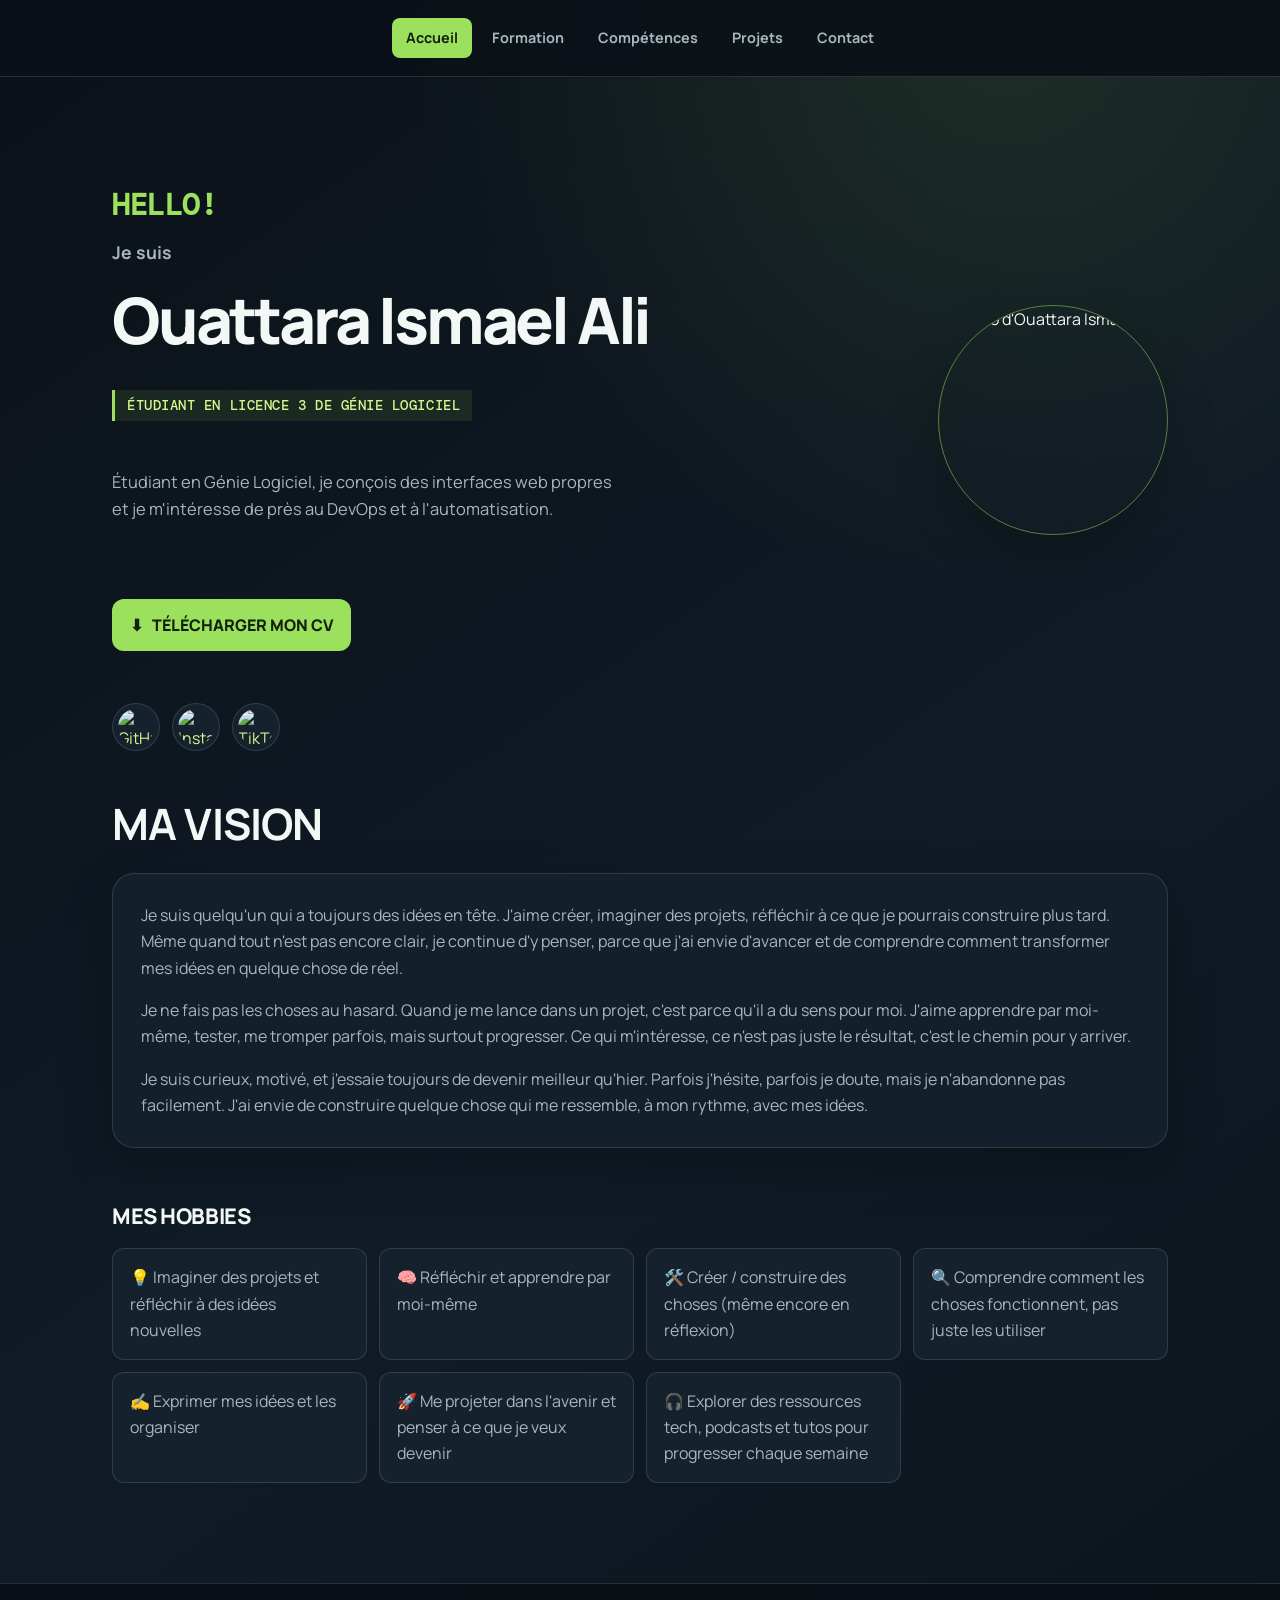
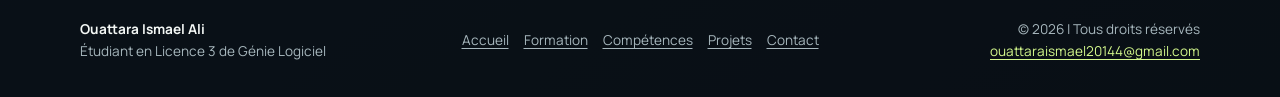
==== commit 6d44b47e: "Add files via upload" ====
--- a/index.html
+++ b/index.html
@@ -3,242 +3,101 @@
 <head>
     <meta charset="UTF-8">
     <meta name="viewport" content="width=device-width, initial-scale=1.0">
-    <title>CitéPay — Espace Propriétaire</title>
-    <!-- Google Fonts -->
-    <link rel="preconnect" href="https://fonts.googleapis.com">
-    <link href="https://fonts.googleapis.com/css2?family=Poppins:ital,wght@0,400;0,500;0,600;0,700;1,500&display=swap" rel="stylesheet">
-    <link rel="stylesheet" href="https://fonts.googleapis.com/css2?family=Material+Symbols+Rounded:opsz,wght,FILL,GRAD@20..48,100..700,0..1,-50..200"/>
-    <link rel="stylesheet" href="style.css">
+    <title>Ouattara Ismael Ali — Étudiant en Licence 3 de Génie Logiciel</title>
+    <meta name="description" content="Portfolio d'Ouattara Ismael Ali, étudiant en Licence 3 de Génie Logiciel basé à Abidjan.">
+    <link rel="stylesheet" href="design.css">
 </head>
 <body>
-    <!-- Mobile Top Navigation -->
-    <nav class="site-nav">
-        <button class="sidebar-toggle" aria-expanded="true">
-            <span class="material-symbols-rounded">menu</span>
-        </button>
-        <span class="site-nav-title">CitéPay</span>
+    <a class="skip-link" href="#contenu">Aller au contenu</a>
+    <button type="button" class="nav-toggle" aria-controls="navigation" aria-expanded="false">Menu</button>
+    <nav id="navigation">
+        <a href="index.html">Accueil</a>
+        <a href="formation.html">Formation</a>
+        <a href="competence.html">Compétences</a>
+        <a href="projet-professionnel.html">Projets</a>
+        <a href="contact.html">Contact</a>
     </nav>
-   
-    <div class="container">
-        <!-- Sidebar Navigation (Visible sur Desktop, Tablette et Mobile) -->
-        <aside class="sidebar">
-            <header class="sidebar-header">
-                <div class="header-logo-placeholder">
-                    <span class="material-symbols-rounded">apartment</span>
+
+    <main id="contenu">
+        <div class="cc">
+            <div>
+                <h1>HELLO!</h1>
+                <p id="moi"><strong>Je suis</strong>
+                    <span class="nom">Ouattara Ismael Ali</span>
+                </p>
+                <div class="block">
+                    <p id="mo">ÉTUDIANT EN LICENCE 3 DE GÉNIE LOGICIEL</p>
                 </div>
-                
-                <div class="text header-text">
-                    <span class="name">CitéPay</span>
-                    <span class="profession">Espace Propriétaire</span>
-                </div>
-                <button class="sidebar-toggle" aria-expanded="true">
-                    <span class="material-symbols-rounded">chevron_left</span>
-                </button>
-            </header>
+                <br>
+                <span>Étudiant en Génie Logiciel, je conçois des interfaces web propres<br>et je m'intéresse de près au DevOps et à l'automatisation.</span><br><br>
+                <a href="cv/CV_Ismael_Ali_Ouattara.pdf" download="CV_Ismael_Ali_Ouattara.pdf" class="btn-download">
+                    <span aria-hidden="true">⬇</span> TÉLÉCHARGER MON CV
+                </a>
+            </div>
+            <div class="avatar">
+                <img src="image/avatar.jpg" alt="Photo d'Ouattara Ismael Ali" width="200" height="200" loading="eager">
+            </div>
+        </div>
 
-            <div class="sidebar-content">
-                <form action="#" class="search-form" onsubmit="event.preventDefault();">
-                    <span class="material-symbols-rounded">search</span>
-                    <input type="search" placeholder="Rechercher..." required>
-                </form>
+        <div id="rs">
+            <a class="social-link" href="https://github.com/ouattara28" target="_blank" rel="noopener noreferrer" aria-label="Mon profil GitHub">
+                <img class="hg" src="image/gitthub.jpg" alt="GitHub" width="50" height="50" loading="lazy">
+            </a>
+            <a class="social-link" href="https://www.instagram.com/le_ismo225" target="_blank" rel="noopener noreferrer" aria-label="Mon profil Instagram">
+                <img class="hg" src="image/insta.jpg" alt="Instagram" width="50" height="50" loading="lazy">
+            </a>
+            <a class="social-link" href="https://www.tiktok.com/@ismaelouattara02" target="_blank" rel="noopener noreferrer" aria-label="Mon profil TikTok">
+                <img class="hg" src="image/tiktok.png" alt="TikTok" width="50" height="50" loading="lazy">
+            </a>
+        </div>
 
-                <ul class="menu-list">
-                    <li class="menu-item">
-                        <a href="index.html" class="menu-link active">
-                            <span class="material-symbols-rounded">home</span>
-                            <span class="menu-label">Accueil</span>
-                        </a>
-                    </li>
+        <h2><strong>MA VISION</strong></h2>
 
-                    <li class="menu-item">
-                        <a href="biens.html" class="menu-link">
-                            <span class="material-symbols-rounded">apartment</span>
-                            <span class="menu-label">Biens</span>
-                        </a>
-                    </li>
+        <div class="monblock">
+            <p>
+                Je suis quelqu'un qui a toujours des idées en tête. J'aime créer, imaginer des projets, réfléchir à ce que je pourrais construire plus tard. Même quand tout n'est pas encore clair, je continue d'y penser, parce que j'ai envie d'avancer et de comprendre comment transformer mes idées en quelque chose de réel.
+            </p>
+            <p>
+                Je ne fais pas les choses au hasard. Quand je me lance dans un projet, c'est parce qu'il a du sens pour moi. J'aime apprendre par moi-même, tester, me tromper parfois, mais surtout progresser. Ce qui m'intéresse, ce n'est pas juste le résultat, c'est le chemin pour y arriver.
+            </p>
+            <p>
+                Je suis curieux, motivé, et j'essaie toujours de devenir meilleur qu'hier. Parfois j'hésite, parfois je doute, mais je n'abandonne pas facilement. J'ai envie de construire quelque chose qui me ressemble, à mon rythme, avec mes idées.
+            </p>
+        </div>
 
-                    <li class="menu-item">
-                        <a href="locataires.html" class="menu-link">
-                            <span class="material-symbols-rounded">group</span>
-                            <span class="menu-label">Locataires</span>
-                        </a>
-                    </li>
+        <h3>MES HOBBIES</h3>
 
-                    <li class="menu-item">
-                        <a href="finances.html" class="menu-link">
-                            <span class="material-symbols-rounded">account_balance</span>
-                            <span class="menu-label">Finances</span>
-                        </a>
-                    </li>
+        <ul class="hobbies">
+            <li>💡 Imaginer des projets et réfléchir à des idées nouvelles</li>
+            <li>🧠 Réfléchir et apprendre par moi-même</li>
+            <li>🛠️ Créer / construire des choses (même encore en réflexion)</li>
+            <li>🔍 Comprendre comment les choses fonctionnent, pas juste les utiliser</li>
+            <li>✍️ Exprimer mes idées et les organiser</li>
+            <li>🚀 Me projeter dans l'avenir et penser à ce que je veux devenir</li>
+            <li>🎧 Explorer des ressources tech, podcasts et tutos pour progresser chaque semaine</li>
+        </ul>
+    </main>
 
-                    <li class="menu-item">
-                        <a href="notifications.html" class="menu-link">
-                            <span class="material-symbols-rounded">notifications</span>
-                            <span class="menu-label">Notifications</span>
-                        </a>
-                    </li>
+    <footer class="site-footer">
+        <div class="footer-inner">
+            <div class="footer-brand">
+                <p><strong>Ouattara Ismael Ali</strong></p>
+                <p>Étudiant en Licence 3 de Génie Logiciel</p>
+            </div>
+            <div class="footer-links">
+                <a href="index.html">Accueil</a>
+                <a href="formation.html">Formation</a>
+                <a href="competence.html">Compétences</a>
+                <a href="projet-professionnel.html">Projets</a>
+                <a href="contact.html">Contact</a>
+            </div>
+            <div class="footer-meta">
+                <p>&copy; <span id="year"></span> | Tous droits réservés</p>
+                <p><a href="mailto:ouattaraismael20144@gmail.com">ouattaraismael20144@gmail.com</a></p>
+            </div>
+        </div>
+    </footer>
 
-                    <li class="menu-item">
-                        <a href="parametres.html" class="menu-link">
-                            <span class="material-symbols-rounded">settings</span>
-                            <span class="menu-label">Paramètres</span>
-                        </a>
-                    </li>
-                </ul>
-            </div>
-
-            <div class="bottom-content">
-                <li class="menu-item">
-                    <a href="deconnexion.html" class="menu-link">
-                        <span class="material-symbols-rounded">logout</span>
-                        <span class="menu-label">Déconnexion</span>
-                    </a>
-                </li>
-            </div>
-        </aside>
-
-        <!-- Main Dashboard Content -->
-        <main class="main-content">
-            <!-- Header Section -->
-            <header class="dashboard-header">
-                <div>
-                    <h1 class="page-title">Bonjour 👋, Ismaël Ouattara</h1>
-                    <p class="subtitle">Portefeuille · 3 résidences</p>
-                </div>
-                <div class="user-profile-badge">
-                    <div class="user-avatar">IO</div>
-                </div>
-            </header>
-
-            <!-- Stats Grid / Aperçu Financier -->
-            <div class="stats-grid">
-                <div class="card stat-card">
-                    <div class="stat-icon bg-success">
-                        <span class="material-symbols-rounded">payments</span>
-                    </div>
-                    <div class="stat-details">
-                        <span class="stat-title">Encaissé ce mois</span>
-                        <span class="stat-value">2,14M <small>FCFA</small></span>
-                        <span class="stat-title text-success" style="font-size: 0.75rem; margin-top: 2px;">+12% vs juil.</span>
-                    </div>
-                </div>
-
-                <div class="card stat-card">
-                    <div class="stat-icon bg-warning">
-                        <span class="material-symbols-rounded">hourglass_top</span>
-                    </div>
-                    <div class="stat-details">
-                        <span class="stat-title">Loyers en attente</span>
-                        <span class="stat-value">340K <small>FCFA</small></span>
-                        <span class="stat-title" style="font-size: 0.75rem; margin-top: 2px;">3 locataires</span>
-                    </div>
-                </div>
-
-                <div class="card stat-card">
-                    <div class="stat-icon bg-accent">
-                        <span class="material-symbols-rounded">pie_chart</span>
-                    </div>
-                    <div class="stat-details">
-                        <span class="stat-title">Taux d'occupation</span>
-                        <span class="stat-value">95% <small style="font-size: 0.8rem; font-weight: normal; color: var(--color-text-placeholder);">18/20 unités</small></span>
-                    </div>
-                </div>
-            </div>
-
-            <!-- Hero Card / Action Rapide Principale -->
-            <div class="dashboard-grid grid-single">
-                <div class="card payment-hero-card" style="padding: 24px;">
-                    <div style="position: relative; z-index: 2; width: 100%;">
-                        <div style="display: flex; justify-content: space-between; align-items: center; margin-bottom: 12px;">
-                            <span class="badge-due">Action groupée</span>
-                            <span class="material-symbols-rounded" style="color: #FBBF24;">campaign</span>
-                        </div>
-                        <h2>Relancez vos paiements en un clic</h2>
-                        <p>Envoyez des rappels automatiques de loyer par SMS ou notification aux locataires en retard.</p>
-                        <button class="btn-primary" style="background: #ffffff; color: var(--color-text-primary);">
-                            <span class="material-symbols-rounded" style="color: var(--color-hover-primary);">send</span>
-                            Envoyer les rappels de loyer
-                        </button>
-                    </div>
-                </div>
-            </div>
-
-            <!-- Quick Actions -->
-            <div class="card quick-actions-card mb-large">
-                <h3>Accès rapide</h3>
-                <div class="quick-grid" style="grid-template-columns: repeat(auto-fit, minmax(200px, 1fr));">
-                    <a href="locataires.html" class="quick-item">
-                        <span class="material-symbols-rounded quick-icon">group</span>
-                        <span>Mes Locataires</span>
-                        <small style="color: var(--color-text-placeholder); font-weight: normal;">18 actifs</small>
-                    </a>
-                    <a href="biens.html" class="quick-item">
-                        <span class="material-symbols-rounded quick-icon">apartment</span>
-                        <span>Baux</span>
-                        <small style="color: var(--color-text-placeholder); font-weight: normal;">3 à renouveler</small>
-                    </a>
-                    <a href="parametres.html" class="quick-item">
-                        <span class="material-symbols-rounded quick-icon">build</span>
-                        <span>Maintenance</span>
-                        <small style="color: var(--color-text-placeholder); font-weight: normal;">2 en cours</small>
-                    </a>
-                    <a href="finances.html" class="quick-item">
-                        <span class="material-symbols-rounded quick-icon">receipt_long</span>
-                        <span>Paiements</span>
-                        <small style="color: var(--color-text-placeholder); font-weight: normal;">Voir historique</small>
-                    </a>
-                </div>
-            </div>
-
-            <!-- Recent Activity Table -->
-            <div class="content-grid grid-single">
-                <div class="card">
-                    <div class="card-header">
-                        <h3>Activité récente</h3>
-                        <a href="finances.html" class="link-more">Tout voir</a>
-                    </div>
-                    <div class="table-responsive">
-                        <table class="data-table">
-                            <thead>
-                                <tr>
-                                    <th>Locataire</th>
-                                    <th>Bien / Résidence</th>
-                                    <th>Montant</th>
-                                    <th>Statut</th>
-                                </tr>
-                            </thead>
-                            <tbody>
-                                <tr>
-                                    <td>
-                                        <div style="display: flex; align-items: center; gap: 10px;">
-                                            <div style="width: 32px; height: 32px; border-radius: 50%; background: var(--color-bg-secondary); color: var(--primary); display: flex; align-items: center; justify-content: center; font-weight: 600; font-size: 0.8rem;">AK</div>
-                                            <strong>Aicha Koné</strong>
-                                        </div>
-                                    </td>
-                                    <td>Résidence Koumassi · Apt 4B</td>
-                                    <td>150 000 FCFA</td>
-                                    <td><span class="status-badge paid">Payé</span></td>
-                                </tr>
-                                <tr>
-                                    <td>
-                                        <div style="display: flex; align-items: center; gap: 10px;">
-                                            <div style="width: 32px; height: 32px; border-radius: 50%; background: var(--color-bg-secondary); color: var(--primary); display: flex; align-items: center; justify-content: center; font-weight: 600; font-size: 0.8rem;">YB</div>
-                                            <strong>Yao Brou</strong>
-                                        </div>
-                                    </td>
-                                    <td>Résidence Cocody · Studio 2</td>
-                                    <td>95 000 FCFA</td>
-                                    <td><span class="status-badge pending">En attente</span></td>
-                                </tr>
-                            </tbody>
-                        </table>
-                    </div>
-                </div>
-            </div>
-        </main>
-    </div>
-
-    <!-- Script JS Global -->
-    <script src="script.js"></script>
+    <script src="script.js" defer></script>
 </body>
-</html>+</html>
--- a/design.css
+++ b/design.css
@@ -0,0 +1,149 @@
+@import url('https://fonts.googleapis.com/css2?family=DM+Mono:wght@400;500&family=Manrope:wght@400;500;600;700;800&display=swap');
+
+:root {
+  --bg: #0b1118;
+  --bg-soft: #111a24;
+  --surface: #15212c;
+  --text: #f3f7f5;
+  --muted: #a7b7bd;
+  --line: rgba(225, 240, 235, 0.14);
+  --accent: #9be15d;
+  --accent-strong: #d4f98d;
+  --accent-ink: #13200e;
+  --warning: #ffd166;
+  --font-body: 'Manrope', 'Segoe UI', sans-serif;
+  --font-mono: 'DM Mono', Consolas, monospace;
+  --radius: 12px;
+  --radius-lg: 22px;
+  --shadow: 0 18px 50px rgba(0, 0, 0, 0.24);
+  --max-width: 1120px;
+}
+
+* { box-sizing: border-box; }
+html { scroll-behavior: smooth; }
+body {
+  margin: 0;
+  color: var(--text);
+  background: radial-gradient(circle at 78% 0%, rgba(155, 225, 93, 0.12), transparent 30%), linear-gradient(145deg, var(--bg) 0%, #101b26 58%, #0c151d 100%);
+  font-family: var(--font-body);
+  line-height: 1.65;
+  -webkit-font-smoothing: antialiased;
+}
+body::before {
+  content: '';
+  position: fixed;
+  inset: 0;
+  pointer-events: none;
+  opacity: 0.25;
+  background-image: linear-gradient(rgba(255,255,255,0.025) 1px, transparent 1px), linear-gradient(90deg, rgba(255,255,255,0.025) 1px, transparent 1px);
+  background-size: 32px 32px;
+  mask-image: linear-gradient(to bottom, black, transparent 80%);
+}
+
+h1, h2, h3, h4 { margin: 0 0 0.55em; line-height: 1.15; letter-spacing: -0.02em; font-weight: 800; }
+h1 { font-size: clamp(2.5rem, 6vw, 4.8rem); }
+h2 { font-size: clamp(1.8rem, 4vw, 2.7rem); }
+h3 { font-size: 1.35rem; margin-top: 3.5rem; }
+h4 { font-size: 1.08rem; }
+p { margin-top: 0; }
+a { color: var(--accent-strong); text-underline-offset: 3px; }
+a:hover { color: var(--accent); }
+a:focus-visible, button:focus-visible, input:focus-visible, textarea:focus-visible { outline: 3px solid var(--warning); outline-offset: 3px; }
+img { display: block; max-width: 100%; }
+button, input, textarea { font: inherit; }
+
+.skip-link { position: absolute; left: 16px; top: -60px; z-index: 200; padding: 10px 14px; color: var(--accent-ink); background: var(--accent); border-radius: var(--radius); }
+.skip-link:focus { top: 16px; }
+
+nav#navigation { position: sticky; top: 0; z-index: 100; display: flex; justify-content: center; gap: 6px; padding: 18px 24px; background: rgba(11, 17, 24, 0.9); border-bottom: 1px solid var(--line); backdrop-filter: blur(18px); }
+nav#navigation a { padding: 8px 14px; color: var(--muted); font-size: 0.9rem; font-weight: 700; border-radius: 8px; text-decoration: none; transition: color 0.2s ease, background 0.2s ease; }
+nav#navigation a:hover, nav#navigation a[aria-current='page'] { color: var(--accent-ink); background: var(--accent); }
+.nav-toggle { display: none; }
+
+main { position: relative; max-width: var(--max-width); min-height: calc(100vh - 100px); margin: 0 auto; padding: 76px 32px 100px; }
+.page-title { display: flex; align-items: center; gap: 16px; margin-bottom: 42px; }
+.page-title::before { content: '//'; color: var(--accent); font: 500 0.9em var(--font-mono); }
+.cc { display: flex; align-items: center; justify-content: space-between; gap: 64px; padding: 36px 0 44px; }
+.cc > div:first-child { max-width: 680px; }
+.cc h1 { color: var(--accent); font-family: var(--font-mono); font-size: clamp(1.25rem, 3vw, 1.8rem); letter-spacing: 0.02em; }
+#moi { margin: 0; font-size: 1.1rem; color: var(--muted); }
+#moi .nom { display: block; color: var(--text); font-size: clamp(2rem, 5vw, 4rem); font-weight: 800; letter-spacing: -0.05em; }
+.block { margin-top: 18px; }
+#mo { display: inline-block; margin: 0; padding: 7px 12px; color: var(--accent-strong); background: rgba(155, 225, 93, 0.1); border-left: 3px solid var(--accent); font: 500 0.85rem var(--font-mono); letter-spacing: 0.04em; }
+.cc > div:first-child > span { display: block; max-width: 600px; margin: 20px 0 24px; color: var(--muted); font-size: 1.03rem; }
+.btn-download { display: inline-flex; align-items: center; gap: 9px; padding: 13px 18px; color: var(--accent-ink); background: var(--accent); border-radius: var(--radius); font-weight: 800; text-decoration: none; transition: transform 0.2s ease, background 0.2s ease; }
+.btn-download:hover { color: var(--accent-ink); background: var(--accent-strong); transform: translateY(-2px); }
+.avatar { flex: 0 0 auto; }
+.avatar img { width: 230px; height: 230px; object-fit: cover; border: 1px solid rgba(155, 225, 93, 0.5); border-radius: 50%; box-shadow: var(--shadow); }
+#rs { display: flex; gap: 12px; padding: 8px 0 48px; }
+.social-link { display: grid; place-items: center; width: 48px; height: 48px; background: var(--surface); border: 1px solid var(--line); border-radius: 50%; transition: transform 0.2s ease, border-color 0.2s ease; }
+.social-link:hover { border-color: var(--accent); transform: translateY(-3px); }
+#rs .hg { width: 36px; height: 36px; border-radius: 50%; object-fit: cover; }
+.monblock { margin: 24px 0; padding: 28px; color: var(--muted); background: rgba(21, 33, 44, 0.82); border: 1px solid var(--line); border-radius: var(--radius-lg); box-shadow: var(--shadow); }
+.monblock p { margin-bottom: 16px; }
+.monblock p:last-child { margin-bottom: 0; }
+.hobbies { display: grid; grid-template-columns: repeat(auto-fit, minmax(250px, 1fr)); gap: 12px; margin: 20px 0 0; padding: 0; list-style: none; }
+.hobbies li { padding: 15px 17px; color: var(--muted); background: var(--surface); border: 1px solid var(--line); border-radius: var(--radius); }
+.card-grid { display: grid; grid-template-columns: repeat(auto-fit, minmax(260px, 1fr)); gap: 18px; }
+.card { padding: 24px; background: var(--surface); border: 1px solid var(--line); border-radius: var(--radius-lg); box-shadow: 0 12px 28px rgba(0,0,0,0.14); transition: transform 0.2s ease, border-color 0.2s ease; }
+.card:hover { border-color: rgba(155, 225, 93, 0.5); transform: translateY(-4px); }
+.card h4 { color: var(--accent-strong); }
+.card p, .card ul { color: var(--muted); font-size: 0.94rem; }
+.card ul { padding-left: 18px; }
+.card-link { display: inline-block; margin-top: 14px; font-weight: 700; }
+.tags { display: flex; flex-wrap: wrap; gap: 7px; margin-top: 16px; }
+.tags span { padding: 4px 8px; color: var(--accent-strong); background: rgba(155, 225, 93, 0.1); border: 1px solid rgba(155, 225, 93, 0.2); border-radius: 6px; font: 500 0.76rem var(--font-mono); }
+.skill-filter { display: flex; flex-wrap: wrap; gap: 8px; margin: 0 0 28px; }
+.filter-btn { padding: 9px 13px; color: var(--muted); background: transparent; border: 1px solid var(--line); border-radius: 8px; cursor: pointer; }
+.filter-btn:hover, .filter-btn.active { color: var(--accent-ink); background: var(--accent); border-color: var(--accent); }
+.skill-bar { display: grid; gap: 8px; margin-top: 22px; }
+.skill-bar > span { color: var(--muted); font-size: 0.85rem; }
+.skill-progress { position: relative; height: 11px; overflow: hidden; background: #0b1218; border-radius: 99px; }
+.skill-progress-fill { display: block; width: 0; height: 100%; background: linear-gradient(90deg, var(--accent), var(--accent-strong)); border-radius: inherit; transition: width 1s ease; }
+.skill-percent { position: absolute; right: 8px; top: 50%; color: var(--text); font-size: 0.7rem; transform: translateY(-50%); }
+.skill-card[data-hidden='true'] { display: none; }
+.contact-list { display: grid; gap: 10px; margin: 18px 0 0; padding: 0; list-style: none; }
+.contact-list a { color: var(--accent-strong); }
+form.monblock { display: flex; flex-direction: column; gap: 7px; color: var(--text); }
+form label { margin-top: 10px; font-weight: 700; font-size: 0.9rem; }
+form input, form textarea { width: 100%; padding: 12px 14px; color: var(--text); background: #0e1821; border: 1px solid var(--line); border-radius: 8px; }
+form input::placeholder, form textarea::placeholder { color: #71848b; }
+form textarea { min-height: 150px; resize: vertical; }
+.honeypot { position: absolute; width: 1px; height: 1px; overflow: hidden; clip: rect(0 0 0 0); white-space: nowrap; }
+form button[type='submit'] { align-self: flex-start; margin-top: 14px; padding: 12px 18px; color: var(--accent-ink); background: var(--accent); border: 0; border-radius: var(--radius); font-weight: 800; cursor: pointer; }
+form button[type='submit']:hover { background: var(--accent-strong); }
+form button[type='submit']:disabled { cursor: wait; opacity: 0.65; }
+.form-status { min-height: 1.5em; color: var(--accent-strong); }
+.site-footer { padding: 34px 24px; border-top: 1px solid var(--line); background: rgba(8, 13, 18, 0.72); }
+.footer-inner { display: grid; grid-template-columns: 1fr auto 1fr; align-items: center; gap: 24px; max-width: var(--max-width); margin: 0 auto; }
+.footer-brand, .footer-meta { color: var(--muted); font-size: 0.85rem; }
+.footer-brand p, .footer-meta p { margin: 0; }
+.footer-brand strong { color: var(--text); }
+.footer-links { display: flex; flex-wrap: wrap; justify-content: center; gap: 15px; }
+.footer-links a { color: var(--muted); font-size: 0.85rem; }
+.footer-meta { text-align: right; }
+.js .cc, .js .monblock, .js .card, .js .hobbies { opacity: 0; transform: translateY(14px); transition: opacity 0.5s ease, transform 0.5s ease; }
+.reveal-visible { opacity: 1 !important; transform: none !important; }
+body.page-transition { opacity: 0; transition: opacity 0.2s ease; }
+body.page-transition--visible { opacity: 1; }
+body.page-transition--exit { opacity: 0; }
+
+@media (max-width: 720px) {
+  nav#navigation { display: none; position: fixed; inset: 62px 12px auto; flex-direction: column; padding: 10px; background: #111c25; border: 1px solid var(--line); border-radius: var(--radius); box-shadow: var(--shadow); }
+  nav#navigation.open { display: flex; }
+  nav#navigation a { padding: 12px 14px; }
+  .nav-toggle { display: block; position: sticky; top: 12px; z-index: 110; margin: 12px 12px 0 auto; padding: 9px 13px; color: var(--accent-ink); background: var(--accent); border: 0; border-radius: 8px; font-weight: 800; cursor: pointer; }
+  main { padding: 46px 18px 72px; }
+  .cc { flex-direction: column-reverse; align-items: flex-start; gap: 32px; padding-top: 12px; }
+  .avatar { align-self: center; }
+  .avatar img { width: 170px; height: 170px; }
+  .cc > div:first-child { width: 100%; }
+  .btn-download { width: 100%; justify-content: center; }
+  .footer-inner { grid-template-columns: 1fr; text-align: center; }
+  .footer-meta { text-align: center; }
+}
+@media (prefers-reduced-motion: reduce) {
+  html { scroll-behavior: auto; }
+  *, *::before, *::after { animation-duration: 0.01ms !important; transition-duration: 0.01ms !important; }
+  .js .cc, .js .monblock, .js .card, .js .hobbies { opacity: 1; transform: none; }
+}
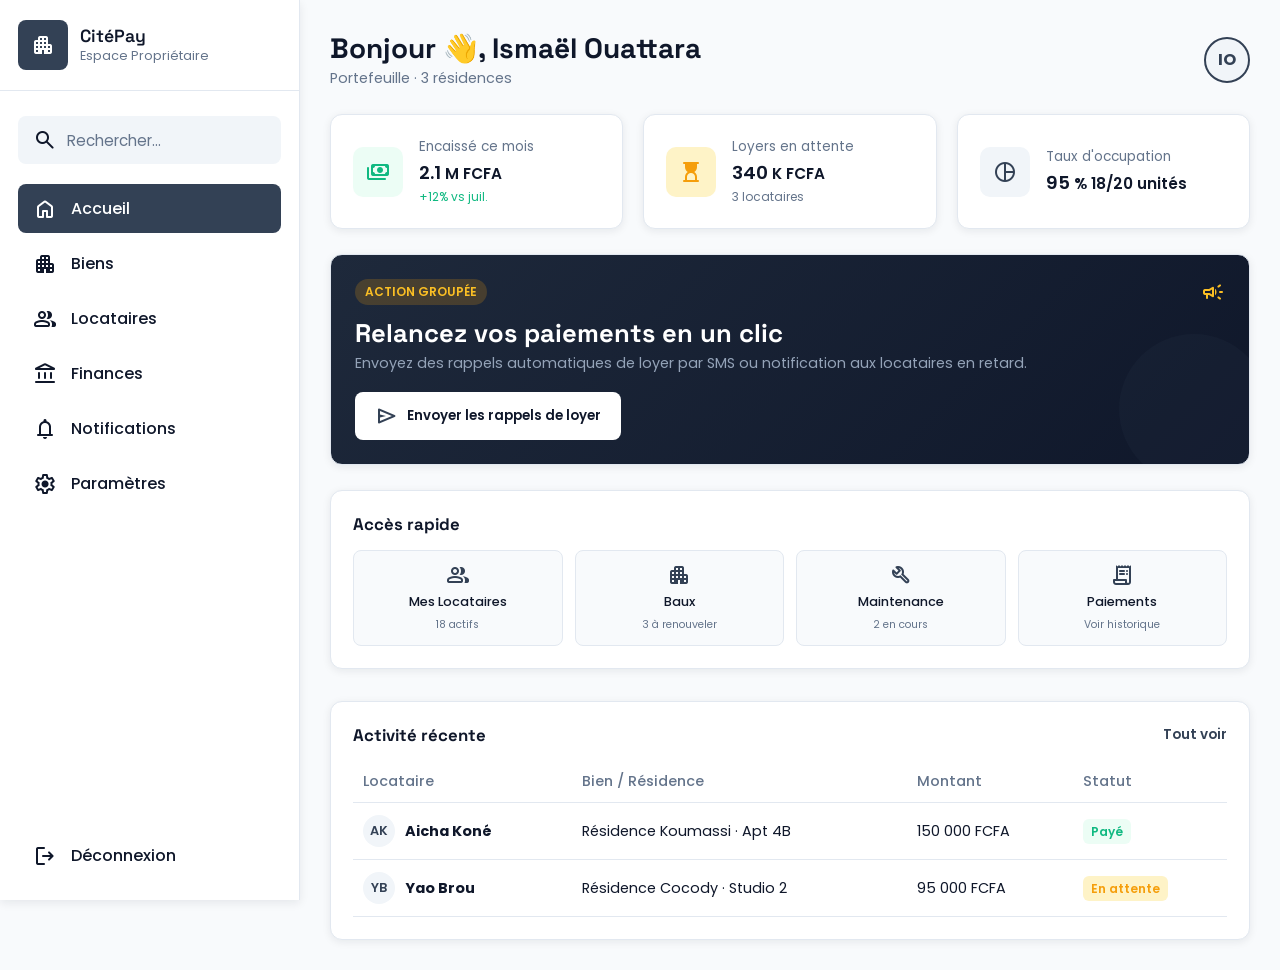
==== commit 052ce1b9: "Add files via upload" ====
--- a/index.html
+++ b/index.html
@@ -3,101 +3,243 @@
 <head>
     <meta charset="UTF-8">
     <meta name="viewport" content="width=device-width, initial-scale=1.0">
-    <title>Ouattara Ismael Ali — Étudiant en Licence 3 de Génie Logiciel</title>
-    <meta name="description" content="Portfolio d'Ouattara Ismael Ali, étudiant en Licence 3 de Génie Logiciel basé à Abidjan.">
-    <link rel="stylesheet" href="design.css">
+    <title>CitéPay — Espace Propriétaire</title>
+    <!-- Google Fonts -->
+    <link rel="preconnect" href="https://fonts.googleapis.com">
+    <link href="https://fonts.googleapis.com/css2?family=Poppins:ital,wght@0,400;0,500;0,600;0,700;1,500&display=swap" rel="stylesheet">
+    <link rel="stylesheet" href="https://fonts.googleapis.com/css2?family=Material+Symbols+Rounded:opsz,wght,FILL,GRAD@20..48,100..700,0..1,-50..200"/>
+    <link rel="stylesheet" href="style.css">
 </head>
 <body>
-    <a class="skip-link" href="#contenu">Aller au contenu</a>
-    <button type="button" class="nav-toggle" aria-controls="navigation" aria-expanded="false">Menu</button>
-    <nav id="navigation">
-        <a href="index.html">Accueil</a>
-        <a href="formation.html">Formation</a>
-        <a href="competence.html">Compétences</a>
-        <a href="projet-professionnel.html">Projets</a>
-        <a href="contact.html">Contact</a>
+    <!-- Mobile Top Navigation -->
+    <nav class="site-nav">
+        <button class="sidebar-toggle" aria-expanded="true">
+            <span class="material-symbols-rounded">menu</span>
+        </button>
+        <span class="site-nav-title">CitéPay</span>
     </nav>
-
-    <main id="contenu">
-        <div class="cc">
-            <div>
-                <h1>HELLO!</h1>
-                <p id="moi"><strong>Je suis</strong>
-                    <span class="nom">Ouattara Ismael Ali</span>
-                </p>
-                <div class="block">
-                    <p id="mo">ÉTUDIANT EN LICENCE 3 DE GÉNIE LOGICIEL</p>
-                </div>
-                <br>
-                <span>Étudiant en Génie Logiciel, je conçois des interfaces web propres<br>et je m'intéresse de près au DevOps et à l'automatisation.</span><br><br>
-                <a href="cv/CV_Ismael_Ali_Ouattara.pdf" download="CV_Ismael_Ali_Ouattara.pdf" class="btn-download">
-                    <span aria-hidden="true">⬇</span> TÉLÉCHARGER MON CV
-                </a>
-            </div>
-            <div class="avatar">
-                <img src="image/avatar.jpg" alt="Photo d'Ouattara Ismael Ali" width="200" height="200" loading="eager">
-            </div>
-        </div>
-
-        <div id="rs">
-            <a class="social-link" href="https://github.com/ouattara28" target="_blank" rel="noopener noreferrer" aria-label="Mon profil GitHub">
-                <img class="hg" src="image/gitthub.jpg" alt="GitHub" width="50" height="50" loading="lazy">
-            </a>
-            <a class="social-link" href="https://www.instagram.com/le_ismo225" target="_blank" rel="noopener noreferrer" aria-label="Mon profil Instagram">
-                <img class="hg" src="image/insta.jpg" alt="Instagram" width="50" height="50" loading="lazy">
-            </a>
-            <a class="social-link" href="https://www.tiktok.com/@ismaelouattara02" target="_blank" rel="noopener noreferrer" aria-label="Mon profil TikTok">
-                <img class="hg" src="image/tiktok.png" alt="TikTok" width="50" height="50" loading="lazy">
-            </a>
-        </div>
-
-        <h2><strong>MA VISION</strong></h2>
-
-        <div class="monblock">
-            <p>
-                Je suis quelqu'un qui a toujours des idées en tête. J'aime créer, imaginer des projets, réfléchir à ce que je pourrais construire plus tard. Même quand tout n'est pas encore clair, je continue d'y penser, parce que j'ai envie d'avancer et de comprendre comment transformer mes idées en quelque chose de réel.
-            </p>
-            <p>
-                Je ne fais pas les choses au hasard. Quand je me lance dans un projet, c'est parce qu'il a du sens pour moi. J'aime apprendre par moi-même, tester, me tromper parfois, mais surtout progresser. Ce qui m'intéresse, ce n'est pas juste le résultat, c'est le chemin pour y arriver.
-            </p>
-            <p>
-                Je suis curieux, motivé, et j'essaie toujours de devenir meilleur qu'hier. Parfois j'hésite, parfois je doute, mais je n'abandonne pas facilement. J'ai envie de construire quelque chose qui me ressemble, à mon rythme, avec mes idées.
-            </p>
-        </div>
-
-        <h3>MES HOBBIES</h3>
-
-        <ul class="hobbies">
-            <li>💡 Imaginer des projets et réfléchir à des idées nouvelles</li>
-            <li>🧠 Réfléchir et apprendre par moi-même</li>
-            <li>🛠️ Créer / construire des choses (même encore en réflexion)</li>
-            <li>🔍 Comprendre comment les choses fonctionnent, pas juste les utiliser</li>
-            <li>✍️ Exprimer mes idées et les organiser</li>
-            <li>🚀 Me projeter dans l'avenir et penser à ce que je veux devenir</li>
-            <li>🎧 Explorer des ressources tech, podcasts et tutos pour progresser chaque semaine</li>
-        </ul>
-    </main>
-
-    <footer class="site-footer">
-        <div class="footer-inner">
-            <div class="footer-brand">
-                <p><strong>Ouattara Ismael Ali</strong></p>
-                <p>Étudiant en Licence 3 de Génie Logiciel</p>
-            </div>
-            <div class="footer-links">
-                <a href="index.html">Accueil</a>
-                <a href="formation.html">Formation</a>
-                <a href="competence.html">Compétences</a>
-                <a href="projet-professionnel.html">Projets</a>
-                <a href="contact.html">Contact</a>
-            </div>
-            <div class="footer-meta">
-                <p>&copy; <span id="year"></span> | Tous droits réservés</p>
-                <p><a href="mailto:ouattaraismael20144@gmail.com">ouattaraismael20144@gmail.com</a></p>
-            </div>
-        </div>
-    </footer>
-
-    <script src="script.js" defer></script>
+   
+    <div class="container">
+        <!-- Sidebar Navigation (Visible sur Desktop, Tablette et Mobile) -->
+        <aside class="sidebar">
+            <header class="sidebar-header">
+                <div class="header-logo-placeholder">
+                    <span class="material-symbols-rounded">apartment</span>
+                </div>
+                
+                <div class="text header-text">
+                    <span class="name">CitéPay</span>
+                    <span class="profession" data-i18n="profession_owner">Espace Propriétaire</span>
+                </div>
+                <button class="sidebar-toggle" aria-expanded="true">
+                    <span class="material-symbols-rounded">chevron_left</span>
+                </button>
+            </header>
+
+            <div class="sidebar-content">
+                <form action="#" class="search-form" onsubmit="event.preventDefault();">
+                    <span class="material-symbols-rounded">search</span>
+                    <input type="search" data-i18n-placeholder="search_placeholder" placeholder="Rechercher..." required>
+                </form>
+
+                <ul class="menu-list">
+                    <li class="menu-item">
+                        <a href="index.html" class="menu-link active">
+                            <span class="material-symbols-rounded">home</span>
+                            <span class="menu-label" data-i18n="nav_home">Accueil</span>
+                        </a>
+                    </li>
+
+                    <li class="menu-item">
+                        <a href="biens.html" class="menu-link">
+                            <span class="material-symbols-rounded">apartment</span>
+                            <span class="menu-label" data-i18n="nav_properties">Biens</span>
+                        </a>
+                    </li>
+
+                    <li class="menu-item">
+                        <a href="locataires.html" class="menu-link">
+                            <span class="material-symbols-rounded">group</span>
+                            <span class="menu-label" data-i18n="nav_tenants">Locataires</span>
+                        </a>
+                    </li>
+
+                    <li class="menu-item">
+                        <a href="finances.html" class="menu-link">
+                            <span class="material-symbols-rounded">account_balance</span>
+                            <span class="menu-label" data-i18n="nav_finances">Finances</span>
+                        </a>
+                    </li>
+
+                    <li class="menu-item">
+                        <a href="notifications.html" class="menu-link">
+                            <span class="material-symbols-rounded">notifications</span>
+                            <span class="menu-label" data-i18n="nav_notifications">Notifications</span>
+                        </a>
+                    </li>
+
+                    <li class="menu-item">
+                        <a href="parametres.html" class="menu-link">
+                            <span class="material-symbols-rounded">settings</span>
+                            <span class="menu-label" data-i18n="nav_settings">Paramètres</span>
+                        </a>
+                    </li>
+                </ul>
+            </div>
+
+            <div class="bottom-content">
+                <li class="menu-item">
+                    <a href="deconnexion.html" class="menu-link">
+                        <span class="material-symbols-rounded">logout</span>
+                        <span class="menu-label" data-i18n="nav_logout">Déconnexion</span>
+                    </a>
+                </li>
+            </div>
+        </aside>
+
+        <!-- Main Dashboard Content -->
+        <main class="main-content">
+            <!-- Header Section -->
+            <header class="dashboard-header">
+                <div>
+                    <h1 class="page-title">Bonjour 👋, Ismaël Ouattara</h1>
+                    <p class="subtitle" data-i18n="portfolio_subtitle">Portefeuille · 3 résidences</p>
+                </div>
+                <div class="user-profile-badge">
+                    <div class="user-avatar">IO</div>
+                </div>
+            </header>
+
+            <!-- Stats Grid / Aperçu Financier -->
+            <div class="stats-grid">
+                <div class="card stat-card">
+                    <div class="stat-icon bg-success">
+                        <span class="material-symbols-rounded">payments</span>
+                    </div>
+                    <div class="stat-details">
+                        <span class="stat-title" data-i18n="stat_collected_month">Encaissé ce mois</span>
+                        <span class="stat-value">2,14M <small>FCFA</small></span>
+                        <span class="stat-title text-success" style="font-size: 0.75rem; margin-top: 2px;" data-i18n="stat_vs_last_month">+12% vs juil.</span>
+                    </div>
+                </div>
+
+                <div class="card stat-card">
+                    <div class="stat-icon bg-warning">
+                        <span class="material-symbols-rounded">hourglass_top</span>
+                    </div>
+                    <div class="stat-details">
+                        <span class="stat-title" data-i18n="stat_pending_rents">Loyers en attente</span>
+                        <span class="stat-value">340K <small>FCFA</small></span>
+                        <span class="stat-title" style="font-size: 0.75rem; margin-top: 2px;" data-i18n="stat_tenants_count_3">3 locataires</span>
+                    </div>
+                </div>
+
+                <div class="card stat-card">
+                    <div class="stat-icon bg-accent">
+                        <span class="material-symbols-rounded">pie_chart</span>
+                    </div>
+                    <div class="stat-details">
+                        <span class="stat-title" data-i18n="stat_occupancy_rate">Taux d'occupation</span>
+                        <span class="stat-value">95% <small style="font-size: 0.8rem; font-weight: normal; color: var(--color-text-placeholder);" data-i18n="stat_units_18_20">18/20 unités</small></span>
+                    </div>
+                </div>
+            </div>
+
+            <!-- Hero Card / Action Rapide Principale -->
+            <div class="dashboard-grid grid-single">
+                <div class="card payment-hero-card" style="padding: 24px;">
+                    <div style="position: relative; z-index: 2; width: 100%;">
+                        <div style="display: flex; justify-content: space-between; align-items: center; margin-bottom: 12px;">
+                            <span class="badge-due" data-i18n="badge_bulk_action">Action groupée</span>
+                            <span class="material-symbols-rounded" style="color: #FBBF24;">campaign</span>
+                        </div>
+                        <h2 data-i18n="hero_title">Relancez vos paiements en un clic</h2>
+                        <p data-i18n="hero_text">Envoyez des rappels automatiques de loyer par SMS ou notification aux locataires en retard.</p>
+                        <button class="btn-primary" style="background: #ffffff; color: var(--color-text-primary);">
+                            <span class="material-symbols-rounded" style="color: var(--color-hover-primary);">send</span>
+                            <span data-i18n="btn_send_reminders">Envoyer les rappels de loyer</span>
+                        </button>
+                    </div>
+                </div>
+            </div>
+
+            <!-- Quick Actions -->
+            <div class="card quick-actions-card mb-large">
+                <h3 data-i18n="quick_access_title">Accès rapide</h3>
+                <div class="quick-grid" style="grid-template-columns: repeat(auto-fit, minmax(200px, 1fr));">
+                    <a href="locataires.html" class="quick-item">
+                        <span class="material-symbols-rounded quick-icon">group</span>
+                        <span data-i18n="quick_my_tenants">Mes Locataires</span>
+                        <small style="color: var(--color-text-placeholder); font-weight: normal;" data-i18n="quick_tenants_active">18 actifs</small>
+                    </a>
+                    <a href="biens.html" class="quick-item">
+                        <span class="material-symbols-rounded quick-icon">apartment</span>
+                        <span data-i18n="quick_leases">Baux</span>
+                        <small style="color: var(--color-text-placeholder); font-weight: normal;" data-i18n="quick_leases_renew">3 à renouveler</small>
+                    </a>
+                    <a href="parametres.html" class="quick-item">
+                        <span class="material-symbols-rounded quick-icon">build</span>
+                        <span data-i18n="quick_maintenance">Maintenance</span>
+                        <small style="color: var(--color-text-placeholder); font-weight: normal;" data-i18n="quick_maintenance_ongoing">2 en cours</small>
+                    </a>
+                    <a href="finances.html" class="quick-item">
+                        <span class="material-symbols-rounded quick-icon">receipt_long</span>
+                        <span data-i18n="quick_payments_label">Paiements</span>
+                        <small style="color: var(--color-text-placeholder); font-weight: normal;" data-i18n="quick_payments_history">Voir historique</small>
+                    </a>
+                </div>
+            </div>
+
+            <!-- Recent Activity Table -->
+            <div class="content-grid grid-single">
+                <div class="card">
+                    <div class="card-header">
+                        <h3 data-i18n="recent_activity">Activité récente</h3>
+                        <a href="finances.html" class="link-more" data-i18n="see_all">Tout voir</a>
+                    </div>
+                    <div class="table-responsive">
+                        <table class="data-table">
+                            <thead>
+                                <tr>
+                                    <th data-i18n="th_tenant">Locataire</th>
+                                    <th data-i18n="th_property">Bien / Résidence</th>
+                                    <th data-i18n="th_amount">Montant</th>
+                                    <th data-i18n="th_status">Statut</th>
+                                </tr>
+                            </thead>
+                            <tbody>
+                                <tr>
+                                    <td>
+                                        <div style="display: flex; align-items: center; gap: 10px;">
+                                            <div style="width: 32px; height: 32px; border-radius: 50%; background: var(--color-bg-secondary); color: var(--primary); display: flex; align-items: center; justify-content: center; font-weight: 600; font-size: 0.8rem;">AK</div>
+                                            <strong>Aicha Koné</strong>
+                                        </div>
+                                    </td>
+                                    <td>Résidence Koumassi · Apt 4B</td>
+                                    <td>150 000 FCFA</td>
+                                    <td><span class="status-badge paid" data-i18n="status_paid">Payé</span></td>
+                                </tr>
+                                <tr>
+                                    <td>
+                                        <div style="display: flex; align-items: center; gap: 10px;">
+                                            <div style="width: 32px; height: 32px; border-radius: 50%; background: var(--color-bg-secondary); color: var(--primary); display: flex; align-items: center; justify-content: center; font-weight: 600; font-size: 0.8rem;">YB</div>
+                                            <strong>Yao Brou</strong>
+                                        </div>
+                                    </td>
+                                    <td>Résidence Cocody · Studio 2</td>
+                                    <td>95 000 FCFA</td>
+                                    <td><span class="status-badge pending" data-i18n="status_pending">En attente</span></td>
+                                </tr>
+                            </tbody>
+                        </table>
+                    </div>
+                </div>
+            </div>
+        </main>
+    </div>
+
+    <!-- Script JS Global -->
+    <script src="translation.js"></script>
+    <script src="script.js"></script>
 </body>
-</html>
+</html>
--- a/style.css
+++ b/style.css
@@ -0,0 +1,1516 @@
+/* ================= =========================================================
+   FICHIER STYLE.CSS — APPLICATION CITÉPAY
+   --------------------------------------------------------------------------
+   Pages rattachées à ce fichier :
+     - index.html        : Tableau de bord principal (Accueil)
+     - biens.html        : Gestion et suivi des biens immobiliers et résidences
+     - finances.html     : Suivi des flux financiers et transactions
+     - notifications.html: Alertes et messages d'échéance
+     - parametres.html   : Profil, moyens de paiement et sécurité
+     - connexion.html    : Page de connexion (Auth)
+     - deconnexion.html  : Page de fermeture de session
+   ========================================================================== */
+
+
+/* ================= IMPORTATION DES POLICES (Toutes les pages) ================= */
+@import url('https://fonts.googleapis.com/css2?family=Poppins:ital,wght@0,400;0,500;0,600;0,700;1,500&family=Space+Grotesk:wght@500;600;700&display=swap');
+
+/* Réinitialisation universelle des marges et des boîtes */
+* {
+    font-family: 'Poppins', sans-serif;
+    margin: 0;
+    padding: 0;
+    box-sizing: border-box;
+}
+
+/* ================= PALETTE DE COULEURS — MODE PROPRIÉTAIRE (ANTHRACITE CHIC) ================= */
+:root {
+    /* Couleurs Principales (Gris Anthracite / Étain) */
+    --primary: #334155;
+    --primary-hover: #1E293B;
+    --primary-light: #F1F5F9;
+
+    /* Textes et Arrière-plans */
+    --color-text-primary: #0F172A;
+    --color-text-placeholder: #64748B;
+    --color-bg-primary: #F8FAFC;
+    --color-bg-secondary: #F1F5F9;
+    --color-bg-sidebar: #FFFFFF;
+    --color-border-hr: #E2E8F0;
+    
+    /* Variables de Survol adaptées à la charte */
+    --color-hover-primary: #334155;
+    --color-hover-secondary: #E2E8F0;
+    --color-shadow: rgba(15, 23, 42, 0.08);
+
+    /* États et Badges */
+    --success: #10B981;
+    --success-light: #ECFDF5;
+    --warning: #F59E0B;
+    --warning-light: #FEF3C7;
+    --danger: #EF4444;
+}
+
+/* Configuration globale du corps de la page */
+body {
+    background: var(--color-bg-primary);
+    color: var(--color-text-primary);
+}
+
+/* Application de Space Grotesk aux titres principaux (Toutes les pages) */
+h1, h2, h3, .name, .page-title, .site-nav-title, .logout-title, .auth-title {
+    font-family: 'Space Grotesk', sans-serif;
+}
+
+/* ================= SIDEBAR (Commune à toutes les pages principales) ================= */
+.sidebar {
+    background: var(--color-bg-sidebar);
+    width: 300px;
+    height: 100vh;
+    top: 0;
+    flex-shrink: 0;
+    display: flex;
+    flex-direction: column;
+    position: sticky;
+    border-right: 1px solid var(--color-border-hr);
+    box-shadow: 0 3px 9px var(--color-shadow);
+    transition: width 0.3s ease;
+    z-index: 100;
+    overflow: hidden;
+}
+
+.sidebar.collapsed {
+    width: 90px;
+}
+
+.sidebar .sidebar-header {
+    display: flex;
+    align-items: center;
+    position: relative;
+    padding: 20px 18px;
+    border-bottom: 1px solid var(--color-border-hr);
+}
+
+.sidebar.collapsed .sidebar-header {
+    justify-content: center;
+    padding: 20px 0;
+}
+
+.header-logo-placeholder {
+    width: 50px;
+    height: 50px;
+    border-radius: 8px;
+    background: var(--color-hover-primary);
+    color: #ffffff;
+    display: flex;
+    align-items: center;
+    justify-content: center;
+    flex-shrink: 0;
+}
+
+.sidebar-header .header-text {
+    display: flex;
+    flex-direction: column;
+    margin-left: 12px;
+    flex: 1;
+    min-width: 0;
+    align-items: flex-start;
+}
+
+.sidebar.collapsed .header-text {
+    display: none;
+}
+
+.header-text .name {
+    font-weight: 600;
+    font-size: 1.1rem;
+    color: var(--color-text-primary);
+}
+
+.header-text .profession {
+    font-size: 0.8rem;
+    color: var(--color-text-placeholder);
+}
+
+.site-nav .sidebar-toggle,
+.sidebar-header .sidebar-toggle {
+    height: 40px;
+    width: 40px;
+    border: none;
+    cursor: pointer;
+    border-radius: 8px;
+    position: absolute;
+    right: 18px;
+    display: flex;
+    align-items: center;
+    justify-content: center;
+    color: var(--color-text-primary);
+    background: var(--color-bg-secondary);
+}
+
+.sidebar.collapsed .sidebar-header .sidebar-toggle {
+    display: none;
+}
+
+.site-nav .sidebar-toggle:hover,
+.sidebar-header .sidebar-toggle:hover {
+    background: var(--color-hover-secondary);
+}
+
+.sidebar .sidebar-content {
+    padding: 20px 18px;
+    overflow: hidden;
+    flex: 1;
+    min-height: 0;
+}
+
+.sidebar-content .search-form {
+    background: var(--color-bg-secondary);
+    border-radius: 8px;
+    min-height: 48px;
+    display: flex;
+    align-items: center;
+    padding: 0 15px;
+    margin: 5px 0 20px;
+}
+
+.sidebar.collapsed .search-form {
+    justify-content: center;
+    padding: 0;
+}
+
+.sidebar.collapsed .search-form input {
+    display: none;
+}
+
+.search-form input {
+    border: none;
+    outline: none;
+    background: none;
+    font-size: 0.95rem;
+    margin-left: 10px;
+    width: 100%;
+    color: var(--color-text-primary);
+}
+
+.search-form input::placeholder {
+    color: var(--color-text-placeholder);
+}
+
+.sidebar-content .menu-list {
+    list-style: none;
+    display: flex;
+    flex-direction: column;
+    gap: 6px;
+}
+
+.menu-list .menu-link,
+.bottom-content .menu-link {
+    display: flex;
+    align-items: center;
+    color: var(--color-text-primary);
+    text-decoration: none;
+    gap: 14px;
+    white-space: nowrap;
+    padding: 12px 15px;
+    border-radius: 8px;
+    transition: transform 0.2s ease, background-color 0.2s ease;
+    font-weight: 500;
+}
+
+.menu-link:active {
+    transform: scale(0.96);
+}
+
+.sidebar.collapsed .menu-label {
+    display: none;
+}
+
+.sidebar.collapsed .menu-link {
+    justify-content: center;
+    padding: 12px 0;
+}
+
+.menu-list .menu-link:is(:hover, .active),
+.bottom-content .menu-link:is(:hover, .active) {
+    background: var(--color-hover-primary);
+    color: #ffffff;
+}
+
+.bottom-content {
+    padding: 0 18px 20px;
+    list-style: none;
+}
+
+/* ================= CONTENEUR GLOBAL & AGENCEMENT (Toutes les pages) ================= */
+.container {
+    display: flex;
+    min-height: 100vh;
+}
+
+.main-content {
+    flex: 1;
+    padding: 30px;
+    background: var(--color-bg-primary);
+    overflow-x: hidden;
+    overflow-y: auto;
+}
+
+.dashboard-header {
+    display: flex;
+    justify-content: space-between;
+    align-items: center;
+    margin-bottom: 25px;
+}
+
+.page-title {
+    font-size: 1.75rem;
+    font-weight: 700;
+    color: var(--color-text-primary);
+}
+
+.subtitle {
+    font-size: 0.9rem;
+    color: var(--color-text-placeholder);
+    margin-top: 2px;
+}
+
+.user-avatar {
+    width: 46px;
+    height: 46px;
+    border-radius: 50%;
+    background: var(--color-bg-secondary);
+    color: var(--color-hover-primary);
+    display: flex;
+    align-items: center;
+    justify-content: center;
+    font-weight: 700;
+    border: 2px solid var(--color-hover-primary);
+}
+
+.card {
+    border-radius: 12px;
+    padding: 22px;
+    background-color: var(--color-bg-sidebar);
+    box-shadow: 0 2px 8px var(--color-shadow);
+    border: 1px solid var(--color-border-hr);
+}
+
+/* ================= STATS CARDS ================= */
+.stats-grid {
+    display: grid;
+    grid-template-columns: repeat(auto-fit, minmax(240px, 1fr));
+    gap: 20px;
+    margin-bottom: 25px;
+}
+
+.stat-card {
+    display: flex;
+    align-items: center;
+    gap: 16px;
+}
+
+.stat-icon {
+    width: 50px;
+    height: 50px;
+    border-radius: 10px;
+    display: flex;
+    align-items: center;
+    justify-content: center;
+    flex-shrink: 0;
+}
+
+.bg-warning { background: var(--warning-light); color: var(--warning); }
+.bg-accent { background: var(--color-bg-secondary); color: var(--primary); }
+.bg-success { background: var(--success-light); color: var(--success); }
+
+.stat-details {
+    display: flex;
+    flex-direction: column;
+}
+
+.stat-title {
+    font-size: 0.85rem;
+    color: var(--color-text-placeholder);
+}
+
+.stat-value {
+    font-size: 1.15rem;
+    font-weight: 600;
+    color: var(--color-text-primary);
+    margin-top: 2px;
+}
+
+.text-success { color: var(--success); }
+
+/* ================= INTERACTIVE CARDS & HERO ================= */
+.dashboard-grid {
+    display: grid;
+    grid-template-columns: 2fr 1fr;
+    gap: 20px;
+    margin-bottom: 25px;
+}
+
+.payment-hero-card {
+    background: linear-gradient(135deg, #1E293B 0%, #0F172A 100%);
+    color: #ffffff;
+    display: flex;
+    align-items: center;
+    position: relative;
+    overflow: hidden;
+}
+
+.payment-hero-card::after {
+    content: '';
+    position: absolute;
+    right: -20px;
+    bottom: -20px;
+    width: 150px;
+    height: 150px;
+    background: var(--color-hover-primary);
+    border-radius: 50%;
+    opacity: 0.15;
+}
+
+.badge-due {
+    background: rgba(245, 158, 11, 0.2);
+    color: #FBBF24;
+    padding: 4px 10px;
+    border-radius: 20px;
+    font-size: 0.75rem;
+    font-weight: 600;
+    text-transform: uppercase;
+}
+
+.payment-hero-card h2 {
+    font-size: 1.6rem;
+    margin: 10px 0 4px;
+}
+
+.payment-hero-card p {
+    color: #94A3B8;
+    font-size: 0.9rem;
+    margin-bottom: 18px;
+}
+
+/* ================= BOUTONS (Toutes les pages) ================= */
+.btn-primary {
+    background: var(--color-hover-primary);
+    color: #ffffff;
+    border: none;
+    padding: 12px 20px;
+    border-radius: 8px;
+    font-weight: 600;
+    cursor: pointer;
+    text-decoration: none;
+    display: inline-flex;
+    align-items: center;
+    gap: 8px;
+    transition: transform 0.2s, background-color 0.2s;
+}
+
+.btn-primary:hover {
+    background-color: var(--primary-hover);
+    transform: translateY(-2px);
+}
+
+.btn-secondary {
+    background: var(--color-bg-secondary);
+    color: var(--color-text-primary);
+    border: 1px solid var(--color-border-hr);
+    padding: 10px 18px;
+    border-radius: 8px;
+    font-weight: 500;
+    cursor: pointer;
+    text-decoration: none;
+    display: inline-flex;
+    align-items: center;
+    gap: 8px;
+    transition: all 0.2s ease;
+}
+
+.btn-secondary:hover {
+    background: var(--color-hover-secondary);
+}
+
+.btn-sm {
+    padding: 6px 12px;
+    font-size: 0.8rem;
+}
+
+.btn-icon {
+    background: transparent;
+    border: none;
+    color: var(--color-text-placeholder);
+    padding: 6px;
+    border-radius: 8px;
+    cursor: pointer;
+    transition: background 0.2s ease, color 0.2s ease;
+    display: inline-flex;
+    align-items: center;
+    justify-content: center;
+}
+
+.btn-icon:hover {
+    background: var(--color-bg-secondary);
+    color: var(--color-hover-primary);
+}
+
+/* ================= QUICK ACTIONS ================= */
+.quick-actions-card h3 {
+    font-size: 1.05rem;
+    margin-bottom: 15px;
+}
+
+.quick-grid {
+    display: grid;
+    grid-template-columns: repeat(2, 1fr);
+    gap: 12px;
+}
+
+.quick-item {
+    text-decoration: none;
+    background: var(--color-bg-primary);
+    border: 1px solid var(--color-border-hr);
+    padding: 12px;
+    border-radius: 8px;
+    display: flex;
+    flex-direction: column;
+    align-items: center;
+    gap: 6px;
+    color: var(--color-text-primary);
+    font-size: 0.8rem;
+    font-weight: 500;
+    transition: all 0.2s ease;
+}
+
+.quick-item:hover {
+    background: var(--color-bg-sidebar);
+    border-color: var(--color-hover-primary);
+    color: var(--color-hover-primary);
+}
+
+.quick-icon {
+    color: var(--color-hover-primary);
+}
+
+/* ================= TABLEAUX & LISTES ================= */
+.content-grid {
+    display: grid;
+    grid-template-columns: 2fr 1fr;
+    gap: 20px;
+}
+
+.card-header {
+    display: flex;
+    justify-content: space-between;
+    align-items: center;
+    margin-bottom: 15px;
+}
+
+.card-header h3 {
+    font-size: 1.05rem;
+}
+
+.link-more {
+    color: var(--color-hover-primary);
+    text-decoration: none;
+    font-size: 0.85rem;
+    font-weight: 600;
+}
+
+.table-responsive {
+    overflow-x: auto;
+}
+
+.data-table {
+    width: 100%;
+    border-collapse: collapse;
+    text-align: left;
+    font-size: 0.9rem;
+}
+
+.data-table th {
+    padding: 10px;
+    color: var(--color-text-placeholder);
+    border-bottom: 1px solid var(--color-border-hr);
+    font-weight: 500;
+}
+
+.data-table td {
+    padding: 12px 10px;
+    border-bottom: 1px solid var(--color-border-hr);
+}
+
+.data-table td .material-symbols-rounded {
+    font-size: 1.25rem;
+    vertical-align: middle;
+}
+
+.status-badge {
+    padding: 4px 8px;
+    border-radius: 6px;
+    font-size: 0.75rem;
+    font-weight: 600;
+}
+
+.status-badge.paid {
+    background: var(--success-light);
+    color: var(--success);
+}
+
+.status-badge.pending {
+    background: var(--warning-light);
+    color: var(--warning);
+}
+
+.doc-list {
+    list-style: none;
+    display: flex;
+    flex-direction: column;
+    gap: 12px;
+}
+
+.doc-item {
+    display: flex;
+    align-items: center;
+    justify-content: space-between;
+    padding: 10px;
+    border-radius: 8px;
+    background: var(--color-bg-primary);
+    border: 1px solid var(--color-border-hr);
+}
+
+.doc-info {
+    display: flex;
+    align-items: center;
+    gap: 12px;
+}
+
+.doc-icon {
+    color: var(--color-hover-primary);
+}
+
+.doc-title {
+    display: block;
+    font-size: 0.85rem;
+    font-weight: 600;
+}
+
+.doc-sub {
+    display: block;
+    font-size: 0.75rem;
+    color: var(--color-text-placeholder);
+}
+
+/* ================= PAGE PAIEMENTS & DOCUMENTS ================= */
+.filter-row {
+    display: flex;
+    gap: 10px;
+    margin-bottom: 20px;
+    flex-wrap: wrap;
+}
+
+.filter-chip {
+    background: var(--color-bg-sidebar);
+    border: 1px solid var(--color-border-hr);
+    color: var(--color-text-placeholder);
+    padding: 8px 18px;
+    border-radius: 20px;
+    font-size: 0.85rem;
+    font-weight: 500;
+    cursor: pointer;
+    transition: all 0.3s ease;
+}
+
+.filter-chip:hover,
+.filter-chip.active {
+    background: var(--color-hover-primary);
+    color: #ffffff;
+    border-color: var(--color-hover-primary);
+}
+
+.section-header-title {
+    font-size: 1.15rem;
+    font-weight: 600;
+    margin: 25px 0 15px;
+    color: var(--color-text-primary);
+}
+
+.badge-success-soft {
+    background: var(--success-light);
+    color: var(--success);
+}
+
+.mb-large {
+    margin-bottom: 2rem;
+}
+
+.grid-single {
+    grid-template-columns: 1fr;
+}
+
+.document-section {
+    transition: opacity 0.3s ease;
+}
+
+/* ================= STYLES SPÉCIFIQUES — PAGE FINANCES ================= */
+.stat-icon-danger {
+    background: rgba(239, 68, 68, 0.1); 
+    color: var(--danger);
+}
+
+.next-payment-card {
+    margin-bottom: 25px; 
+    display: flex; 
+    align-items: center; 
+    justify-content: space-between;
+}
+
+.next-payment-info {
+    display: flex; 
+    align-items: center; 
+    gap: 14px;
+}
+
+.next-payment-icon {
+    width: 44px; 
+    height: 44px; 
+    border-radius: 10px; 
+    background: var(--color-bg-secondary); 
+    color: var(--primary); 
+    display: flex; 
+    align-items: center; 
+    justify-content: center;
+}
+
+.next-payment-title {
+    display: block; 
+    font-size: 0.95rem;
+}
+
+.chart-card {
+    margin-bottom: 25px;
+}
+
+.chart-card-header {
+    margin-bottom: 20px;
+}
+
+.chart-container {
+    display: flex; 
+    flex-direction: column; 
+    gap: 16px;
+}
+
+.chart-row {
+    display: flex;
+    flex-direction: column;
+    gap: 6px;
+}
+
+.chart-info {
+    display: flex; 
+    justify-content: space-between; 
+    font-size: 0.85rem;
+}
+
+.chart-month {
+    font-weight: 500;
+}
+
+.chart-amount {
+    color: var(--color-text-placeholder);
+}
+
+.text-success-bold {
+    color: var(--success); 
+    font-weight: 600;
+}
+
+.chart-bar-bg {
+    width: 100%; 
+    background: var(--color-bg-secondary); 
+    height: 10px; 
+    border-radius: 5px; 
+    overflow: hidden;
+}
+
+.chart-bar-fill {
+    height: 100%; 
+    border-radius: 5px;
+}
+
+.bar-june {
+    width: 75%; 
+    background: var(--primary);
+}
+
+.bar-july {
+    width: 85%; 
+    background: var(--primary);
+}
+
+.bar-august {
+    width: 95%; 
+    background: var(--success);
+}
+
+.status-badge-danger {
+    background: rgba(239, 68, 68, 0.1); 
+    color: var(--danger);
+}
+
+.table-user-cell {
+    display: flex; 
+    align-items: center; 
+    gap: 10px;
+}
+
+.table-avatar {
+    width: 32px; 
+    height: 32px; 
+    border-radius: 50%; 
+    background: var(--color-bg-secondary); 
+    color: var(--primary); 
+    display: flex; 
+    align-items: center; 
+    justify-content: center; 
+    font-weight: 600; 
+    font-size: 0.8rem;
+}
+
+/* ================= PAGE NOTIFICATIONS ================= */
+.notification-list {
+    display: flex;
+    flex-direction: column;
+    gap: 1rem;
+}
+
+.notification-card {
+    display: flex;
+    gap: 1.25rem;
+    padding: 1.25rem;
+    align-items: flex-start;
+    border-radius: 12px;
+    background-color: var(--color-bg-sidebar);
+    border: 1px solid var(--color-border-hr);
+    box-shadow: 0 2px 8px var(--color-shadow);
+    transition: background-color 0.2s ease, border-color 0.2s ease;
+}
+
+.notification-card.unread {
+    background-color: var(--color-bg-primary);
+    border-left: 4px solid var(--color-hover-primary);
+}
+
+.notification-icon {
+    display: flex;
+    align-items: center;
+    justify-content: center;
+    width: 44px;
+    height: 44px;
+    border-radius: 10px;
+    flex-shrink: 0;
+}
+
+.notification-icon .material-symbols-rounded {
+    font-size: 1.4rem;
+}
+
+.icon-warning {
+    background-color: var(--warning-light);
+    color: var(--warning);
+}
+
+.icon-success {
+    background-color: var(--success-light);
+    color: var(--success);
+}
+
+.icon-info {
+    background-color: var(--color-bg-secondary);
+    color: var(--color-hover-primary);
+}
+
+.notification-content {
+    flex: 1;
+}
+
+.notification-header {
+    display: flex;
+    justify-content: space-between;
+    align-items: center;
+    margin-bottom: 0.35rem;
+}
+
+.notification-title {
+    font-weight: 600;
+    color: var(--color-text-primary);
+    font-size: 0.95rem;
+}
+
+.notification-time {
+    font-size: 0.8rem;
+    color: var(--color-text-placeholder);
+}
+
+.notification-body {
+    font-size: 0.9rem;
+    color: var(--color-text-primary);
+    line-height: 1.45;
+    margin-bottom: 0.75rem;
+}
+
+.notification-actions {
+    display: flex;
+    gap: 0.5rem;
+    align-items: center;
+}
+
+/* ================= PAGE DÉCONNEXION ================= */
+.logout-body {
+    display: flex;
+    align-items: center;
+    justify-content: center;
+    min-height: 100vh;
+    margin: 0;
+    padding: 20px;
+    background-color: var(--color-bg-primary);
+}
+
+.logout-card {
+    background-color: var(--color-bg-sidebar);
+    border: 1px solid var(--color-border-hr);
+    border-radius: 16px;
+    padding: 40px 32px;
+    max-width: 420px;
+    width: 100%;
+    text-align: center;
+    box-shadow: 0 10px 25px -5px var(--color-shadow);
+}
+
+.logout-icon-wrapper {
+    width: 72px;
+    height: 72px;
+    margin: 0 auto 20px auto;
+    background-color: rgba(239, 68, 68, 0.1);
+    border-radius: 50%;
+    display: flex;
+    align-items: center;
+    justify-content: center;
+}
+
+.logout-icon {
+    font-size: 2.2rem;
+    color: var(--danger);
+}
+
+.logout-title {
+    font-size: 1.5rem;
+    font-weight: 700;
+    color: var(--color-text-primary);
+    margin-bottom: 12px;
+}
+
+.logout-message {
+    font-size: 0.95rem;
+    color: var(--color-text-placeholder);
+    line-height: 1.5;
+    margin-bottom: 24px;
+}
+
+.logout-loader {
+    width: 100%;
+    height: 6px;
+    background-color: var(--color-border-hr);
+    border-radius: 10px;
+    overflow: hidden;
+    margin-bottom: 28px;
+}
+
+.loader-bar {
+    width: 100%;
+    height: 100%;
+    background-color: var(--danger);
+    border-radius: 10px;
+    animation: logoutProgress 2s ease-in-out infinite;
+    transform-origin: left;
+}
+
+@keyframes logoutProgress {
+    0% { transform: scaleX(0); }
+    50% { transform: scaleX(0.7); }
+    100% { transform: scaleX(1); }
+}
+
+.logout-actions {
+    display: flex;
+    flex-direction: column;
+    gap: 12px;
+}
+
+.btn-block {
+    width: 100%;
+    justify-content: center;
+    text-decoration: none;
+    box-sizing: border-box;
+}
+
+/* ================= PAGE DE CONNEXION (AUTH) ================= */
+.auth-container {
+    min-height: 100vh;
+    display: flex;
+    align-items: center;
+    justify-content: center;
+    padding: 20px;
+    background: var(--color-bg-primary);
+}
+
+.auth-card {
+    background: var(--color-bg-sidebar);
+    border: 1px solid var(--color-border-hr);
+    border-radius: 16px;
+    padding: 40px 32px;
+    width: 100%;
+    max-width: 440px;
+    box-shadow: 0 10px 25px -5px var(--color-shadow);
+}
+
+.auth-header {
+    text-align: center;
+    margin-bottom: 28px;
+}
+
+.auth-logo {
+    width: 56px;
+    height: 56px;
+    border-radius: 12px;
+    background: var(--color-hover-primary);
+    color: #ffffff;
+    display: flex;
+    align-items: center;
+    justify-content: center;
+    margin: 0 auto 16px;
+}
+
+.auth-logo span {
+    font-size: 2rem;
+}
+
+.auth-title {
+    font-size: 1.5rem;
+    font-weight: 700;
+    color: var(--color-text-primary);
+    margin-bottom: 6px;
+}
+
+.auth-subtitle {
+    font-size: 0.88rem;
+    color: var(--color-text-placeholder);
+}
+
+.auth-form {
+    display: flex;
+    flex-direction: column;
+    gap: 20px;
+}
+
+.form-group {
+    display: flex;
+    flex-direction: column;
+    gap: 8px;
+}
+
+.form-label {
+    font-size: 0.85rem;
+    font-weight: 600;
+    color: var(--color-text-primary);
+}
+
+.input-wrapper {
+    position: relative;
+    display: flex;
+    align-items: center;
+}
+
+.input-wrapper .input-icon {
+    position: absolute;
+    left: 14px;
+    color: var(--color-text-placeholder);
+    font-size: 1.25rem;
+    pointer-events: none;
+}
+
+.form-input {
+    width: 100%;
+    padding: 12px 14px 12px 42px;
+    background: var(--color-bg-primary);
+    border: 1px solid var(--color-border-hr);
+    border-radius: 8px;
+    font-size: 0.95rem;
+    color: var(--color-text-primary);
+    outline: none;
+    transition: border-color 0.2s, box-shadow 0.2s;
+}
+
+.form-input:focus {
+    border-color: var(--color-hover-primary);
+    box-shadow: 0 0 0 3px rgba(79, 70, 229, 0.15);
+}
+
+.toggle-password {
+    position: absolute;
+    right: 12px;
+    background: transparent;
+    border: none;
+    color: var(--color-text-placeholder);
+    cursor: pointer;
+    padding: 4px;
+    display: flex;
+    align-items: center;
+    justify-content: center;
+    border-radius: 4px;
+}
+
+.toggle-password:hover {
+    color: var(--color-text-primary);
+}
+
+.form-options {
+    display: flex;
+    align-items: center;
+    justify-content: space-between;
+    font-size: 0.85rem;
+}
+
+.remember-me {
+    display: flex;
+    align-items: center;
+    gap: 8px;
+    cursor: pointer;
+    color: var(--color-text-primary);
+    font-weight: 500;
+}
+
+.remember-me input[type="checkbox"] {
+    accent-color: var(--color-hover-primary);
+    width: 16px;
+    height: 16px;
+    cursor: pointer;
+}
+
+.forgot-link {
+    color: var(--color-hover-primary);
+    text-decoration: none;
+    font-weight: 600;
+    transition: opacity 0.2s;
+}
+
+.forgot-link:hover {
+    text-decoration: underline;
+}
+
+.btn-submit {
+    width: 100%;
+    justify-content: center;
+    padding: 14px;
+    font-size: 0.95rem;
+    margin-top: 6px;
+}
+
+.auth-footer {
+    margin-top: 24px;
+    text-align: center;
+    font-size: 0.85rem;
+    color: var(--color-text-placeholder);
+}
+
+.auth-footer a {
+    color: var(--color-hover-primary);
+    text-decoration: none;
+    font-weight: 600;
+}
+
+.auth-footer a:hover {
+    text-decoration: underline;
+}
+
+/* ================= MOBILE RESPONSIVE & NAVIGATION ================= */
+.site-nav {
+    position: sticky;
+    display: none;
+    top: 0;
+    padding: 15px 20px;
+    background: var(--color-bg-sidebar);
+    border-bottom: 1px solid var(--color-border-hr);
+    z-index: 1000;
+    align-items: center;
+    gap: 15px;
+    transition: transform 0.3s ease;
+}
+
+.site-nav-title {
+    font-weight: 700;
+    font-size: 1.2rem;
+}
+
+.site-nav .sidebar-toggle {
+    position: static;
+}
+
+/* En grands écrans Desktop (au-dessus de 768px), la sidebar reste verticale sur le côté gauche */
+@media (min-width: 769px) {
+    .container {
+        display: flex;
+        flex-direction: row;
+    }
+
+    .sidebar {
+        position: sticky;
+        top: 0;
+        height: 100vh;
+        width: 300px;
+    }
+
+    /* Masquer le bouton flèche/chevron de la sidebar en mode normal */
+    .sidebar-header .sidebar-toggle {
+        display: none !important;
+    }
+}
+
+@media (max-width: 992px) {
+    .dashboard-grid, .content-grid {
+        grid-template-columns: 1fr;
+    }
+}
+
+/* Mode Mobile & Tablette : Navigation flottante avec effet renfoncé/arrondi */
+@media (max-width: 768px) {
+    .container {
+        flex-direction: column;
+    }
+
+    .site-nav {
+        display: none !important;
+    }
+
+    /* Barre de Navigation Mobile Flottante Style "Pill / Floating" */
+    .sidebar {
+        position: fixed !important;
+        bottom: 15px !important;
+        top: auto !important;
+        left: 50% !important;
+        transform: translateX(-50%) !important;
+        width: min(400px, 92%) !important;
+        height: 70px !important;
+        background: var(--color-bg-sidebar) !important;
+        border-radius: 16px !important;
+        box-shadow: 0 15px 25px rgba(0, 0, 0, 0.15) !important;
+        border: 1px solid var(--color-border-hr) !important;
+        z-index: 8000 !important;
+        padding: 0 10px !important;
+        display: flex !important;
+        justify-content: center !important;
+        align-items: center !important;
+        transition: all 0.3s cubic-bezier(0.4, 0, 0.2, 1) !important;
+    }
+
+    .sidebar-header, 
+    .sidebar-content .search-form, 
+    .bottom-content {
+        display: none !important;
+    }
+
+    .sidebar-content {
+        height: 100%;
+        width: 100%;
+        padding: 0 !important;
+        display: flex;
+        align-items: center;
+        justify-content: center;
+    }
+
+    .sidebar-content .menu-list {
+        display: flex !important;
+        justify-content: space-around !important;
+        align-items: center !important;
+        width: 100% !important;
+        height: 100% !important;
+        margin: 0 !important;
+        padding: 0 !important;
+        list-style: none !important;
+        flex-direction: row !important;
+        gap: 4px !important;
+    }
+
+    .menu-item { 
+        margin: 0;
+        flex: 1;
+        display: flex;
+        justify-content: center;
+    }
+
+    /* ================= EFFET & ANIMATION NAV MOBILE ================= */
+    .menu-link {
+        position: relative;
+        display: flex !important;
+        flex-direction: column !important;
+        gap: 3px !important;
+        padding: 8px 12px !important;
+        font-size: 0.72rem !important;
+        border-radius: 12px !important;
+        align-items: center !important;
+        justify-content: center !important;
+        color: var(--color-text-placeholder) !important;
+        background: transparent !important;
+        text-decoration: none;
+        width: 100%;
+        transition: all 0.25s cubic-bezier(0.4, 0, 0.2, 1) !important;
+    }
+
+    /* Transition sur les icônes */
+    .menu-link span.material-symbols-rounded {
+        font-size: 1.35rem;
+        transition: transform 0.25s cubic-bezier(0.34, 1.56, 0.64, 1), color 0.2s ease;
+    }
+
+    /* Effet tactile dynamique lors de la pression */
+    .menu-link:active {
+        transform: scale(0.90) !important;
+    }
+
+    /* Élément sélectionné (Active State) */
+    .menu-link.active, 
+    .menu-link:hover {
+        background: var(--primary-light) !important;
+        color: var(--color-hover-primary) !important;
+    }
+
+    /* Surélévation douce de l'icône active */
+    .menu-link.active span.material-symbols-rounded {
+        transform: translateY(-2px) scale(1.12);
+        color: var(--color-hover-primary);
+    }
+
+    .menu-label {
+        display: block !important;
+        font-size: 0.7rem;
+        font-weight: 500;
+    }
+
+    .main-content {
+        padding: 20px;
+        margin-bottom: 95px !important; /* Dégagement suffisant pour la barre flottante */
+    }
+}
+
+@media (max-width: 576px) {
+    .notification-card {
+        flex-direction: column;
+        gap: 12px;
+    }
+
+    .notification-header {
+        flex-direction: column;
+        align-items: flex-start;
+        gap: 4px;
+    }
+
+    .notification-actions {
+        width: 100%;
+        justify-content: flex-end;
+    }
+}
+
+/* ================= TOAST NOTIFICATIONS ================= */
+.toast-container {
+    position: fixed;
+    top: 20px;
+    right: 20px;
+    z-index: 9999;
+    display: flex;
+    flex-direction: column;
+    gap: 10px;
+    pointer-events: none;
+}
+
+.toast {
+    pointer-events: auto;
+    min-width: 280px;
+    max-width: 380px;
+    padding: 12px 16px;
+    border-radius: 10px;
+    background: #ffffff;
+    box-shadow: 0 10px 25px -5px rgba(0, 0, 0, 0.15), 0 8px 10px -6px rgba(0, 0, 0, 0.1);
+    display: flex;
+    align-items: center;
+    gap: 12px;
+    border-left: 4px solid var(--primary, #3B82F6);
+    transition: all 0.3s cubic-bezier(0.16, 1, 0.3, 1);
+}
+
+.toast-enter {
+    opacity: 0;
+    transform: translateX(50px) scale(0.95);
+}
+
+.toast-visible {
+    opacity: 1;
+    transform: translateX(0) scale(1);
+}
+
+.toast-exit {
+    opacity: 0;
+    transform: translateY(-20px) scale(0.9);
+}
+
+.toast-success { border-left-color: #10B981; }
+.toast-success .toast-icon { color: #10B981; }
+
+.toast-warning { border-left-color: #F59E0B; }
+.toast-warning .toast-icon { color: #F59E0B; }
+
+.toast-danger { border-left-color: #EF4444; }
+.toast-danger .toast-icon { color: #EF4444; }
+
+.toast-info { border-left-color: #3B82F6; }
+.toast-info .toast-icon { color: #3B82F6; }
+
+.toast-message {
+    font-size: 0.875rem;
+    font-weight: 500;
+    color: #1F2937;
+    flex: 1;
+}
+
+.toast-close {
+    background: none;
+    border: none;
+    cursor: pointer;
+    color: #9CA3AF;
+    display: flex;
+    align-items: center;
+    padding: 2px;
+}
+.toast-close:hover { color: #1F2937; }
+
+/* ================= MODALES INTERACTIVES ================= */
+.modal-backdrop {
+    position: fixed;
+    inset: 0;
+    background: rgba(15, 23, 42, 0.45);
+    backdrop-filter: blur(4px);
+    z-index: 9000;
+    display: flex;
+    align-items: center;
+    justify-content: center;
+    padding: 20px;
+    opacity: 0;
+    transition: opacity 0.25s ease;
+}
+
+.modal-backdrop.active { opacity: 1; }
+
+.modal-card {
+    background: #ffffff;
+    border-radius: 16px;
+    width: 100%;
+    max-width: 480px;
+    box-shadow: 0 20px 25px -5px rgba(0, 0, 0, 0.2);
+    transform: translateY(20px) scale(0.98);
+    transition: transform 0.25s cubic-bezier(0.16, 1, 0.3, 1);
+    overflow: hidden;
+}
+
+.modal-backdrop.active .modal-card {
+    transform: translateY(0) scale(1);
+}
+
+.modal-header {
+    padding: 16px 20px;
+    border-bottom: 1px solid var(--color-border-hr, #E5E7EB);
+    display: flex;
+    justify-content: space-between;
+    align-items: center;
+}
+
+.modal-header h3 { font-size: 1.1rem; margin: 0; font-weight: 600; }
+
+.modal-close-btn {
+    background: none;
+    border: none;
+    cursor: pointer;
+    color: #6B7280;
+}
+
+.modal-body { padding: 20px; }
+
+.modal-footer {
+    padding: 12px 20px;
+    background: #F9FAFB;
+    display: flex;
+    justify-content: flex-end;
+    gap: 10px;
+}
+
+/* ================= EFFETS DE CHARGEMENT (SKELETON & SPINNER) ================= */
+.skeleton-active {
+    position: relative;
+    overflow: hidden;
+}
+
+.skeleton-active::after {
+    content: "";
+    position: absolute;
+    inset: 0;
+    transform: translateX(-100%);
+    background-image: linear-gradient(
+        90deg,
+        rgba(255, 255, 255, 0) 0,
+        rgba(255, 255, 255, 0.4) 20%,
+        rgba(255, 255, 255, 0.6) 60%,
+        rgba(255, 255, 255, 0)
+    );
+    animation: shimmer 1.2s infinite;
+}
+
+@keyframes shimmer {
+    100% { transform: translateX(100%); }
+}
+
+.spin {
+    animation: spin 1s linear infinite;
+}
+@keyframes spin { 100% { transform: rotate(360deg); } }
+
+/* ================= ANIMATIONS DE TRANSITION DE PAGE ================= */
+.page-enter {
+    animation: fadeInUp 0.35s cubic-bezier(0.16, 1, 0.3, 1) forwards;
+}
+
+.page-exit {
+    animation: fadeOutDown 0.25s cubic-bezier(0.7, 0, 0.84, 0) forwards !important;
+}
+
+@keyframes fadeInUp {
+    from {
+        opacity: 0;
+        transform: translateY(16px);
+    }
+    to {
+        opacity: 1;
+        transform: translateY(0);
+    }
+}
+
+@keyframes fadeOutDown {
+    from {
+        opacity: 1;
+        transform: translateY(0);
+    }
+    to {
+        opacity: 0;
+        transform: translateY(-12px);
+    }
+}
